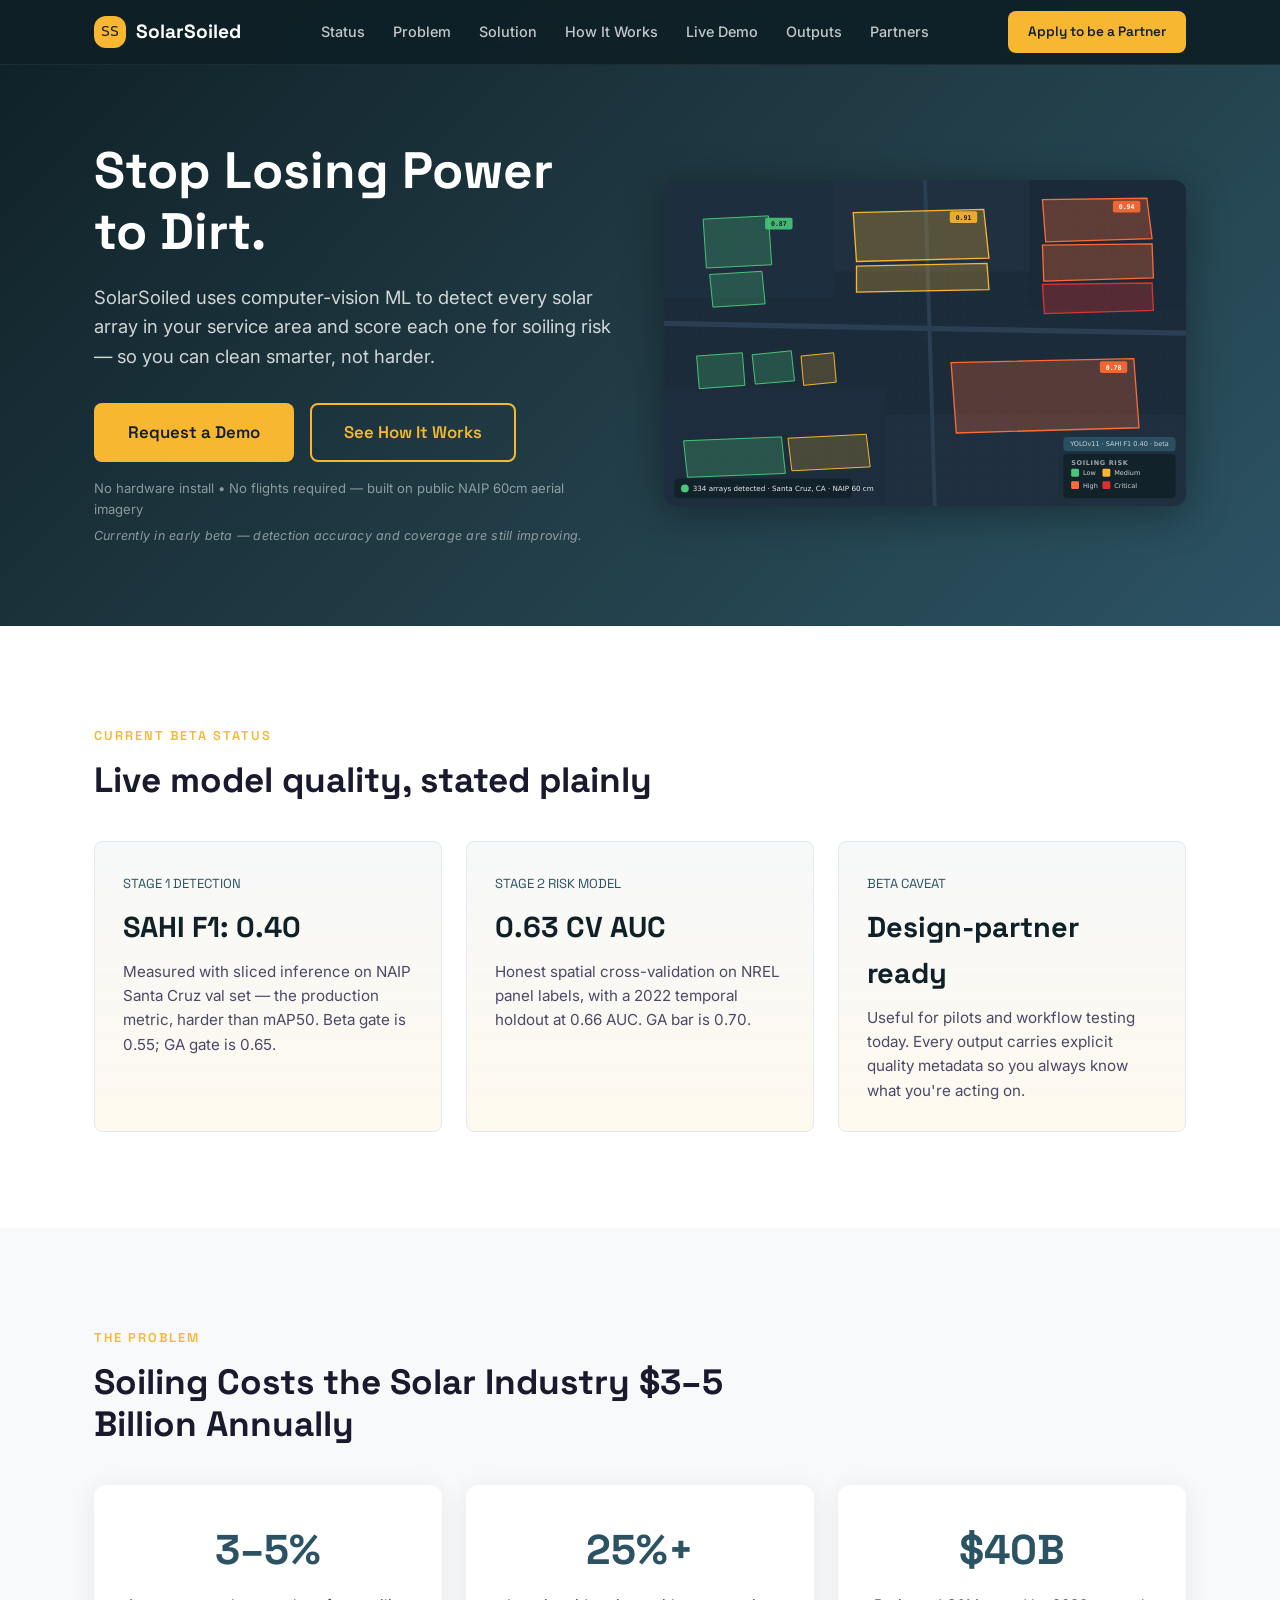
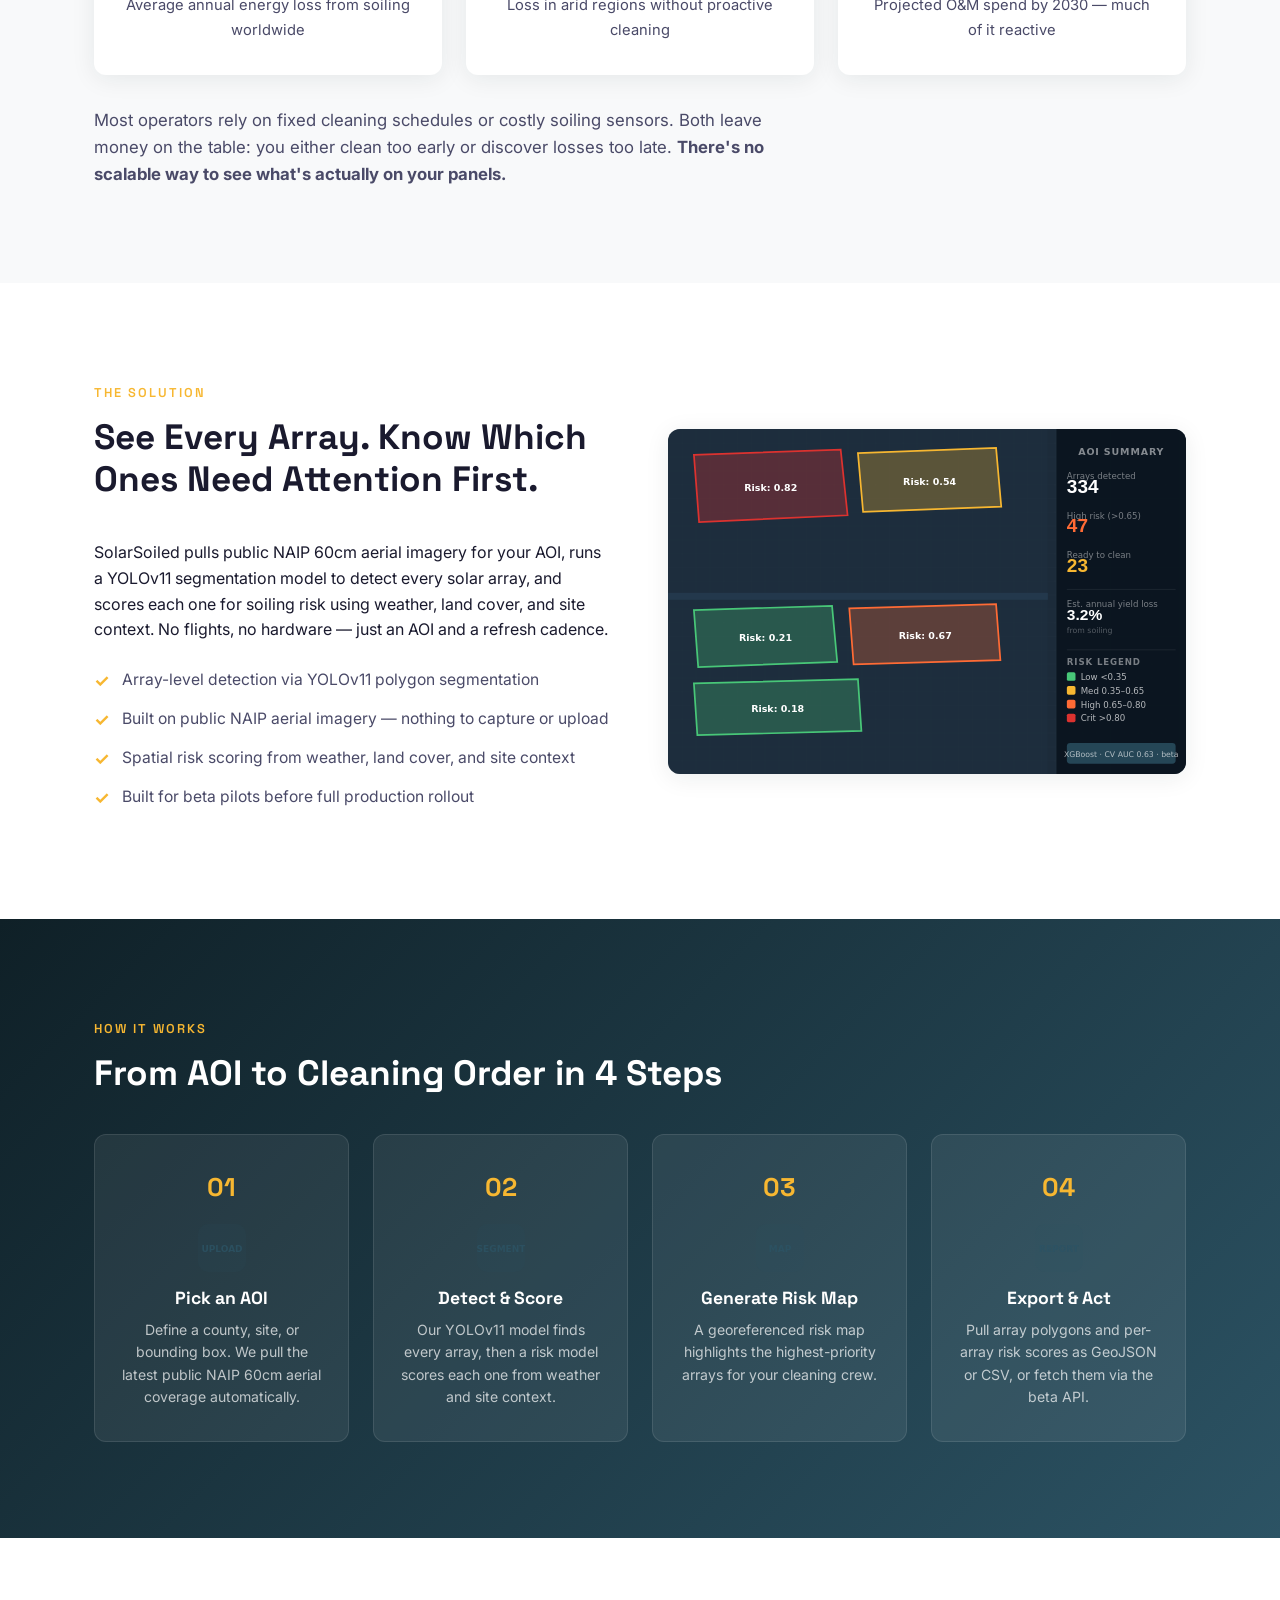
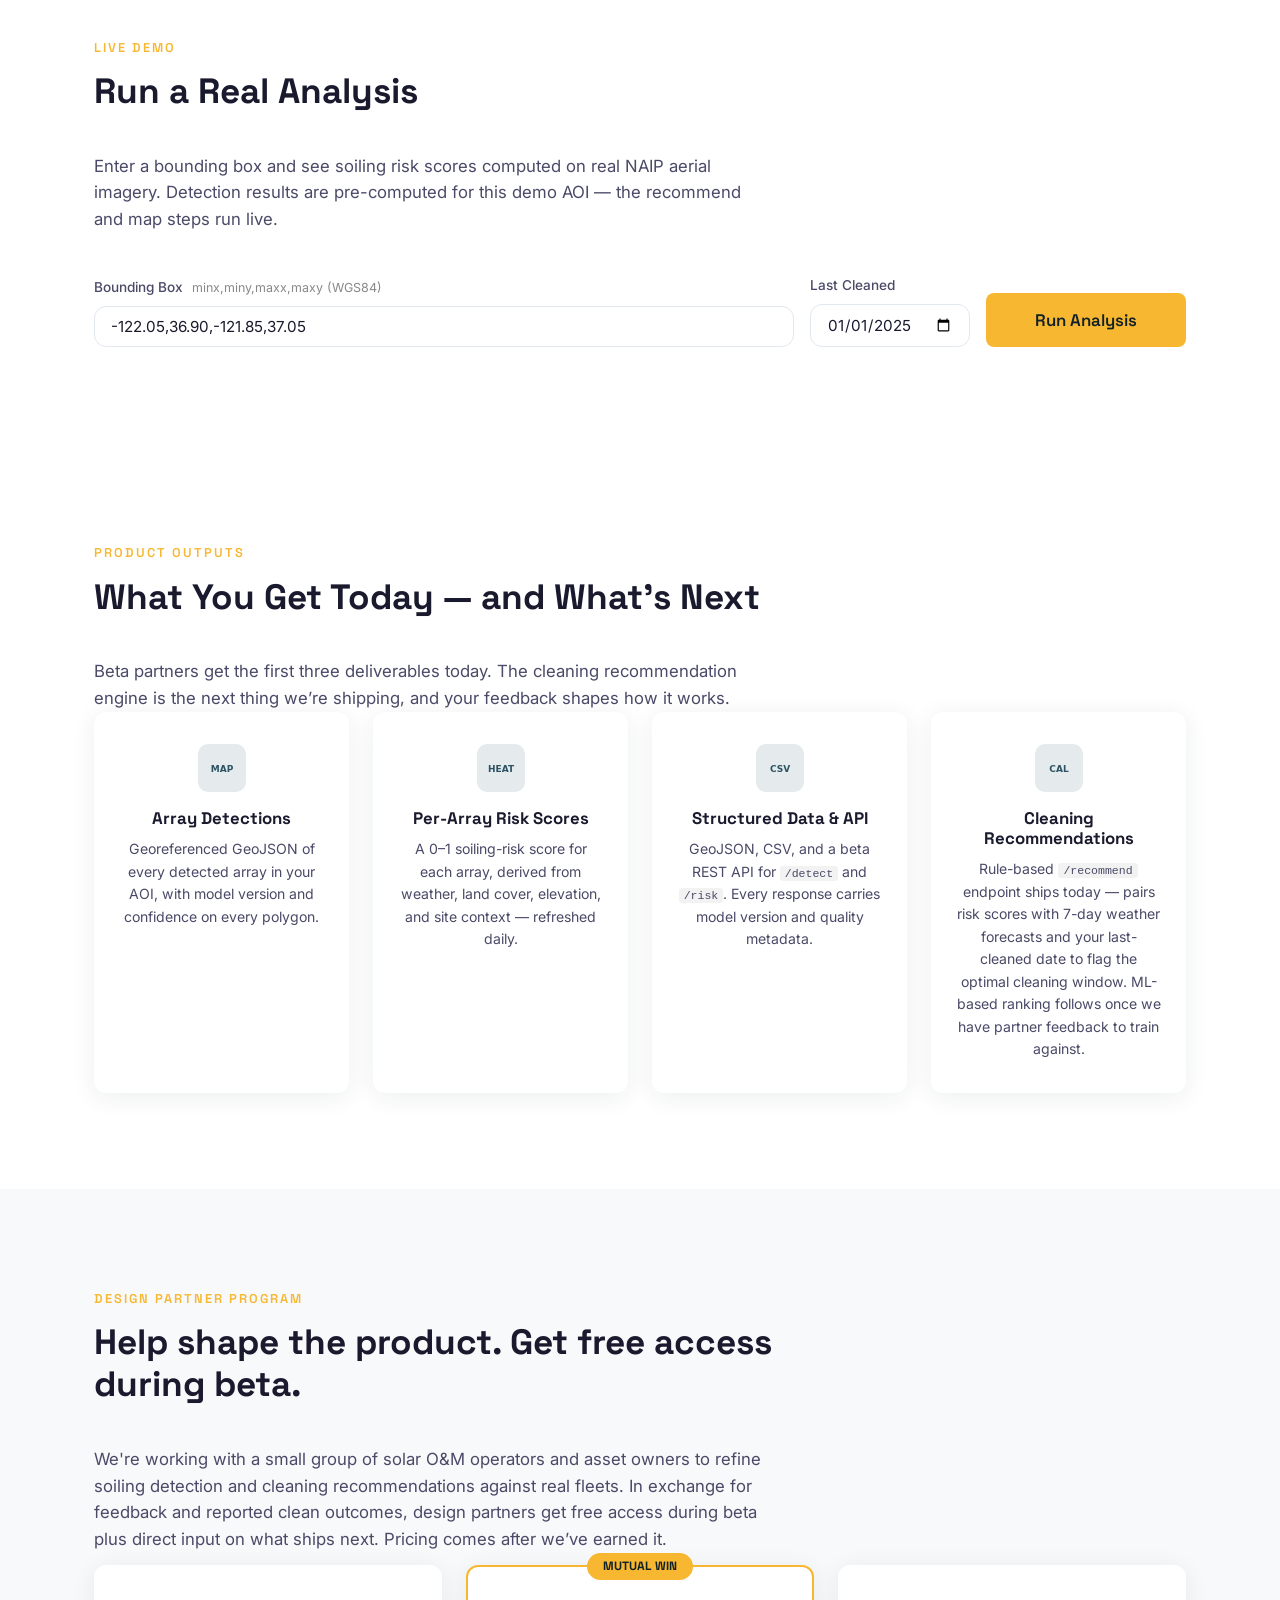
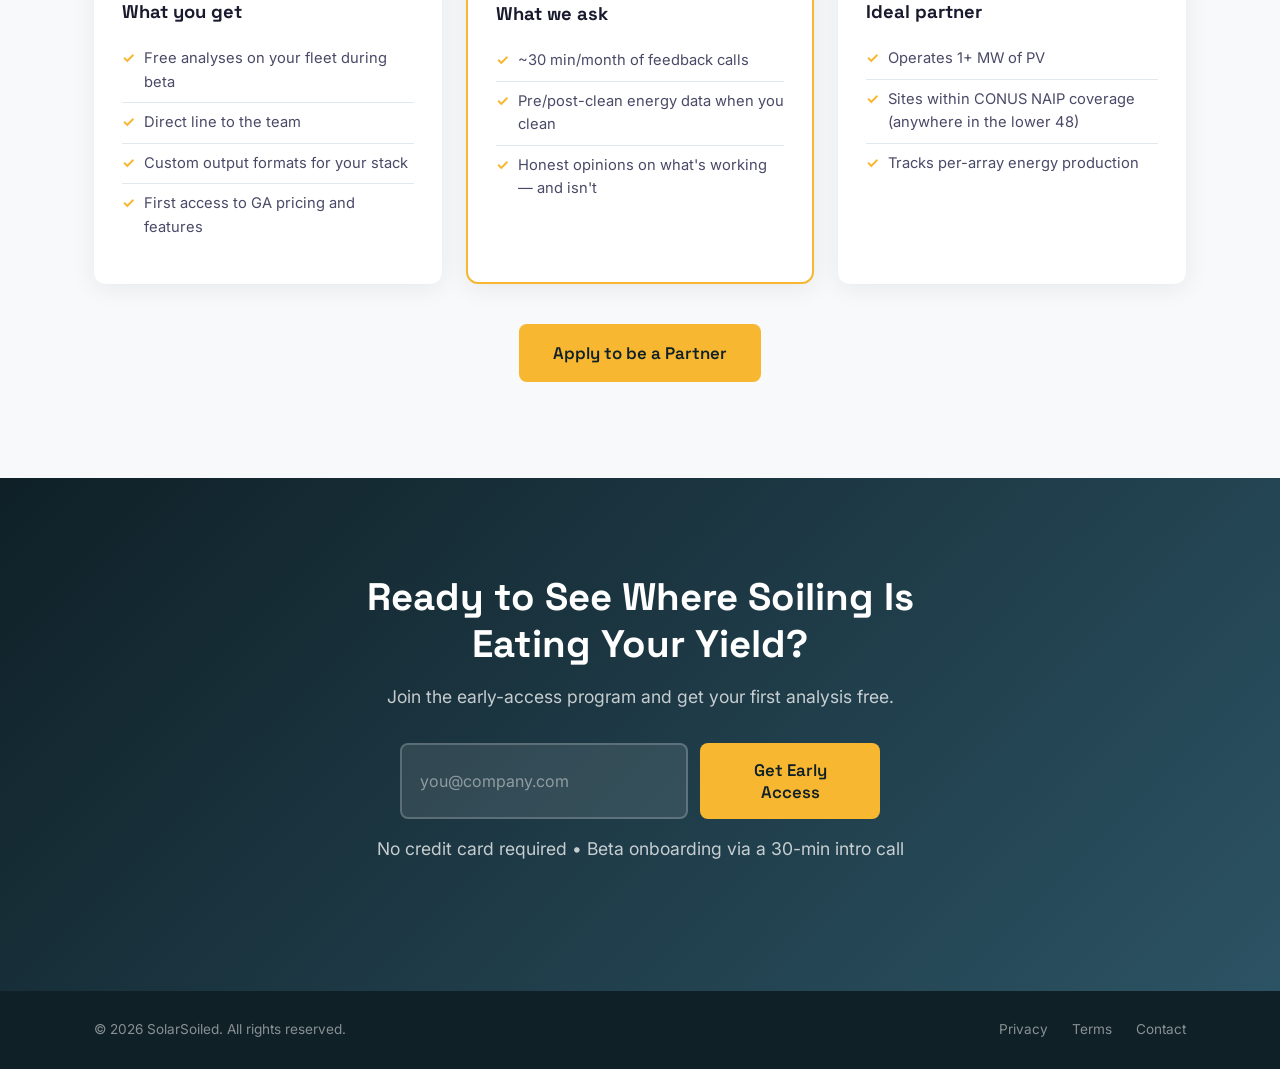
==== solarsoiled-landing/index.html @ 16a36adb "sync: full session — API backend, security fixes, named scenes, partner example, contract test, Dock" ====
<!DOCTYPE html>
<html lang="en">
<head>
  <meta charset="UTF-8" />
  <meta name="viewport" content="width=device-width, initial-scale=1.0" />
  <title>SolarSoiled &mdash; AI-Powered Solar Array Detection &amp; Soiling Risk</title>
  <link rel="stylesheet" href="styles.css" />
  <link rel="preconnect" href="https://fonts.googleapis.com" />
  <link rel="preconnect" href="https://fonts.gstatic.com" crossorigin />
  <link href="https://fonts.googleapis.com/css2?family=Inter:wght@400;500;600&family=Space+Grotesk:wght@500;700&display=swap" rel="stylesheet" />
</head>
<body>

  <!-- NAV -->
  <nav class="navbar">
    <div class="container nav-inner">
      <a href="#" class="logo">
        <img src="assets/logo-placeholder.svg" alt="SolarSoiled logo" width="32" height="32" />
        <span>SolarSoiled</span>
      </a>
      <ul class="nav-links" id="nav-links">
        <li><a href="#status">Status</a></li>
        <li><a href="#problem">Problem</a></li>
        <li><a href="#solution">Solution</a></li>
        <li><a href="#how-it-works">How It Works</a></li>
        <li><a href="#demo">Live Demo</a></li>
        <li><a href="#outputs">Outputs</a></li>
        <li><a href="#partners">Partners</a></li>
      </ul>
      <a href="#cta" class="btn btn-sm nav-cta">Apply to be a Partner</a>
      <button class="hamburger" id="hamburger" aria-label="Toggle menu" aria-expanded="false">
        <span></span><span></span><span></span>
      </button>
    </div>
  </nav>

  <!-- HERO -->
  <header id="hero" class="hero">
    <div class="container hero-grid">
      <div class="hero-text">
        <h1>Stop Losing Power to&nbsp;Dirt.</h1>
        <p class="hero-sub">
          SolarSoiled uses computer-vision ML to detect every solar array in
          your service area and score each one for soiling risk &mdash; so you
          can clean smarter, not harder.
        </p>
        <div class="hero-actions">
          <a href="#cta" class="btn btn-lg">Request a Demo</a>
          <a href="#how-it-works" class="btn btn-lg btn-outline">See How It Works</a>
        </div>
        <p class="hero-note">No hardware install &bull; No flights required &mdash; built on public NAIP 60cm aerial imagery</p>
        <p class="hero-beta">Currently in early beta &mdash; detection accuracy and coverage are still improving.</p>
      </div>
      <div class="hero-img">
        <img src="assets/hero-placeholder.svg" alt="Solar arrays detected in public NAIP aerial imagery with a soiling risk overlay" />
      </div>
    </div>
  </header>

  <!-- STATUS -->
  <section id="status" class="section status-section">
    <div class="container">
      <span class="section-tag">Current Beta Status</span>
      <h2>Live model quality, stated plainly</h2>
      <div class="status-grid">
        <div class="status-card">
          <span class="status-label">Stage 1 Detection</span>
          <strong class="status-metric">SAHI F1: 0.40</strong>
          <p>Measured with sliced inference on NAIP Santa Cruz val set &mdash; the production metric, harder than mAP50. Beta gate is 0.55; GA gate is 0.65.</p>
        </div>
        <div class="status-card">
          <span class="status-label">Stage 2 Risk Model</span>
          <strong class="status-metric">0.63 CV AUC</strong>
          <p>Honest spatial cross-validation on NREL panel labels, with a 2022 temporal holdout at 0.66 AUC. GA bar is 0.70.</p>
        </div>
        <div class="status-card">
          <span class="status-label">Beta Caveat</span>
          <strong class="status-metric">Design-partner ready</strong>
          <p>Useful for pilots and workflow testing today. Every output carries explicit quality metadata so you always know what you're acting on.</p>
        </div>
      </div>
    </div>
  </section>

  <!-- PROBLEM -->
  <section id="problem" class="section bg-light">
    <div class="container">
      <span class="section-tag">The Problem</span>
      <h2>Soiling Costs the Solar Industry <strong>$3–5 Billion</strong> Annually</h2>
      <div class="stat-grid">
        <div class="stat-card">
          <span class="stat-num">3–5%</span>
          <span class="stat-label">Average annual energy loss from soiling worldwide</span>
        </div>
        <div class="stat-card">
          <span class="stat-num">25%+</span>
          <span class="stat-label">Loss in arid regions without proactive cleaning</span>
        </div>
        <div class="stat-card">
          <span class="stat-num">$40B</span>
          <span class="stat-label">Projected O&amp;M spend by 2030 — much of it reactive</span>
        </div>
      </div>
      <p class="section-body">
        Most operators rely on fixed cleaning schedules or costly soiling sensors.
        Both leave money on the table: you either clean too early or discover
        losses too late. <strong>There's no scalable way to see what's actually
        on your panels.</strong>
      </p>
    </div>
  </section>

  <!-- SOLUTION -->
  <section id="solution" class="section">
    <div class="container solution-grid">
      <div class="solution-text">
        <span class="section-tag">The Solution</span>
        <h2>See Every Array. Know Which Ones Need Attention First.</h2>
        <p>
          SolarSoiled pulls public NAIP 60cm aerial imagery for your AOI, runs a
          YOLOv11 segmentation model to detect every solar array, and scores
          each one for soiling risk using weather, land cover, and site
          context. No flights, no hardware &mdash; just an AOI and a refresh
          cadence.
        </p>
        <ul class="check-list">
          <li>Array-level detection via YOLOv11 polygon segmentation</li>
          <li>Built on public NAIP aerial imagery &mdash; nothing to capture or upload</li>
          <li>Spatial risk scoring from weather, land cover, and site context</li>
          <li>Built for beta pilots before full production rollout</li>
        </ul>
      </div>
      <div class="solution-img">
        <img src="assets/solution-placeholder.svg" alt="Before/after soiling detection on a panel array" />
      </div>
    </div>
  </section>

  <!-- HOW IT WORKS -->
  <section id="how-it-works" class="section bg-dark">
    <div class="container">
      <span class="section-tag tag-light">How It Works</span>
      <h2 class="text-white">From AOI to Cleaning Order in 4 Steps</h2>
      <div class="steps-grid">
        <div class="step-card">
          <div class="step-num">01</div>
          <img src="assets/icon-upload.svg" alt="" class="step-icon" />
          <h3>Pick an AOI</h3>
          <p>Define a county, site, or bounding box. We pull the latest public NAIP 60cm aerial coverage automatically.</p>
        </div>
        <div class="step-card">
          <div class="step-num">02</div>
          <img src="assets/icon-segment.svg" alt="" class="step-icon" />
          <h3>Detect &amp; Score</h3>
          <p>Our YOLOv11 model finds every array, then a risk model scores each one from weather and site context.</p>
        </div>
        <div class="step-card">
          <div class="step-num">03</div>
          <img src="assets/icon-map.svg" alt="" class="step-icon" />
          <h3>Generate Risk Map</h3>
          <p>A georeferenced risk map highlights the highest-priority arrays for your cleaning crew.</p>
        </div>
        <div class="step-card">
          <div class="step-num">04</div>
          <img src="assets/icon-report.svg" alt="" class="step-icon" />
          <h3>Export &amp; Act</h3>
          <p>Pull array polygons and per-array risk scores as GeoJSON or CSV, or fetch them via the beta API.</p>
        </div>
      </div>
    </div>
  </section>

  <!-- LIVE DEMO -->
  <section id="demo" class="section">
    <div class="container">
      <span class="section-tag">Live Demo</span>
      <h2>Run a Real Analysis</h2>
      <p class="section-body">
        Enter a bounding box and see soiling risk scores computed on real NAIP aerial imagery.
        Detection results are pre-computed for this demo AOI &mdash; the recommend and map steps run live.
      </p>

      <div class="demo-panel">
        <div class="demo-form-row">
          <div class="demo-field">
            <label for="demo-aoi">Bounding Box <span class="field-hint">minx,miny,maxx,maxy (WGS84)</span></label>
            <input id="demo-aoi" type="text" value="-122.05,36.90,-121.85,37.05" spellcheck="false" />
          </div>
          <div class="demo-field demo-field-sm">
            <label for="demo-last-cleaned">Last Cleaned</label>
            <input id="demo-last-cleaned" type="date" value="2025-01-01" />
          </div>
          <div class="demo-field demo-field-btn">
            <label>&nbsp;</label>
            <button id="demo-run" class="btn btn-lg">Run Analysis</button>
          </div>
        </div>

        <div id="demo-progress" class="demo-progress hidden">
          <div class="demo-stages">
            <span class="demo-stage" id="stage-recommend">Recommend</span>
            <span class="demo-stage-sep">→</span>
            <span class="demo-stage" id="stage-viz">Render map</span>
          </div>
          <p id="demo-status" class="demo-status-text">Starting&hellip;</p>
        </div>

        <div id="demo-result" class="demo-result hidden">
          <iframe id="demo-map" src="" title="Soiling risk map" frameborder="0"></iframe>
          <p class="demo-map-hint">Hover any array for risk score and cleaning window &bull; Click the blue marker for the AOI summary</p>
        </div>
      </div>
    </div>
  </section>

  <!-- PRODUCT OUTPUTS -->
  <section id="outputs" class="section">
    <div class="container">
      <span class="section-tag">Product Outputs</span>
      <h2>What You Get Today &mdash; and What's Next</h2>
      <p class="section-body">
        Beta partners get the first three deliverables today. The cleaning
        recommendation engine is the next thing we&rsquo;re shipping, and your
        feedback shapes how it works.
      </p>
      <div class="output-grid">
        <div class="output-card">
          <img src="assets/icon-map.svg" alt="" class="output-icon" />
          <h3>Array Detections</h3>
          <p>Georeferenced GeoJSON of every detected array in your AOI, with model version and confidence on every polygon.</p>
        </div>
        <div class="output-card">
          <img src="assets/icon-heatmap.svg" alt="" class="output-icon" />
          <h3>Per-Array Risk Scores</h3>
          <p>A 0&ndash;1 soiling-risk score for each array, derived from weather, land cover, elevation, and site context &mdash; refreshed daily.</p>
        </div>
        <div class="output-card">
          <img src="assets/icon-csv.svg" alt="" class="output-icon" />
          <h3>Structured Data &amp; API</h3>
          <p>GeoJSON, CSV, and a beta REST API for <code>/detect</code> and <code>/risk</code>. Every response carries model version and quality metadata.</p>
        </div>
        <div class="output-card">
          <img src="assets/icon-calendar.svg" alt="" class="output-icon" />
          <h3>Cleaning Recommendations</h3>
          <p>Rule-based <code>/recommend</code> endpoint ships today &mdash; pairs risk scores with 7-day weather forecasts and your last-cleaned date to flag the optimal cleaning window. ML-based ranking follows once we have partner feedback to train against.</p>
        </div>
      </div>
    </div>
  </section>

  <!-- DESIGN PARTNER PROGRAM -->
  <section id="partners" class="section bg-light">
    <div class="container">
      <span class="section-tag">Design Partner Program</span>
      <h2>Help shape the product. Get free access during beta.</h2>
      <p class="section-body">
        We're working with a small group of solar O&amp;M operators and asset owners
        to refine soiling detection and cleaning recommendations against real fleets.
        In exchange for feedback and reported clean outcomes, design partners get
        free access during beta plus direct input on what ships next. Pricing comes
        after we&rsquo;ve earned it.
      </p>
      <div class="partner-grid">
        <div class="partner-card">
          <h3>What you get</h3>
          <ul>
            <li>Free analyses on your fleet during beta</li>
            <li>Direct line to the team</li>
            <li>Custom output formats for your stack</li>
            <li>First access to GA pricing and features</li>
          </ul>
        </div>
        <div class="partner-card featured">
          <div class="badge">Mutual Win</div>
          <h3>What we ask</h3>
          <ul>
            <li>~30 min/month of feedback calls</li>
            <li>Pre/post-clean energy data when you clean</li>
            <li>Honest opinions on what's working &mdash; and isn't</li>
          </ul>
        </div>
        <div class="partner-card">
          <h3>Ideal partner</h3>
          <ul>
            <li>Operates 1+ MW of PV</li>
            <li>Sites within CONUS NAIP coverage (anywhere in the lower 48)</li>
            <li>Tracks per-array energy production</li>
          </ul>
        </div>
      </div>
      <div class="partner-cta">
        <a href="#cta" class="btn btn-lg">Apply to be a Partner</a>
      </div>
    </div>
  </section>

  <!-- FINAL CTA -->
  <section id="cta" class="section cta-section">
    <div class="container cta-inner">
      <h2>Ready to See Where Soiling Is Eating Your Yield?</h2>
      <p>Join the early-access program and get your first analysis free.</p>
      <form class="cta-form" action="https://formsubmit.co/solarsoil.app@gmail.com" method="POST">
        <input type="email" name="email" placeholder="you@company.com" required />
        <input type="hidden" name="_subject" value="SolarSoiled — new early-access signup" />
        <input type="hidden" name="_captcha" value="false" />
        <input type="hidden" name="_template" value="table" />
        <button type="submit" class="btn btn-lg">Get Early Access</button>
      </form>
      <p class="cta-fine">No credit card required &bull; Beta onboarding via a 30-min intro call</p>
    </div>
  </section>

  <!-- FOOTER -->
  <footer class="footer">
    <div class="container footer-inner">
      <p>&copy; 2026 SolarSoiled. All rights reserved.</p>
      <ul class="footer-links">
        <li><a href="#">Privacy</a></li>
        <li><a href="#">Terms</a></li>
        <li><a href="#">Contact</a></li>
      </ul>
    </div>
  </footer>

  <script>
    // Change to your deployed API URL in production
    const API = 'http://localhost:8000';
    const API_KEY = 'test';

    const runBtn      = document.getElementById('demo-run');
    const progressEl  = document.getElementById('demo-progress');
    const resultEl    = document.getElementById('demo-result');
    const statusEl    = document.getElementById('demo-status');
    const mapFrame    = document.getElementById('demo-map');

    function setStage(name) {
      document.querySelectorAll('.demo-stage').forEach(s => s.classList.remove('active'));
      const el = document.getElementById('stage-' + name);
      if (el) el.classList.add('active');
    }
    function setAllDone() {
      document.querySelectorAll('.demo-stage').forEach(s => {
        s.classList.remove('active');
        s.classList.add('done');
      });
    }

    runBtn.addEventListener('click', async () => {
      const aoi         = document.getElementById('demo-aoi').value.trim();
      const lastCleaned = document.getElementById('demo-last-cleaned').value;
      if (!aoi || !lastCleaned) return;

      runBtn.disabled = true;
      progressEl.classList.remove('hidden');
      resultEl.classList.add('hidden');
      statusEl.textContent = 'Submitting job…';
      document.querySelectorAll('.demo-stage').forEach(s => {
        s.classList.remove('active', 'done');
      });

      let jobId;
      try {
        const resp = await fetch(`${API}/jobs`, {
          method: 'POST',
          headers: { 'Content-Type': 'application/json', 'X-API-Key': API_KEY },
          body: JSON.stringify({
            aoi,
            partner_id: 'smoketest',
            weights: 'production',
            soiling_model: 'soiling_production',
            last_cleaned: lastCleaned,
            skip_tile: true,
            skip_detect: true,
            skip_score: true,
          }),
        });
        const data = await resp.json();
        jobId = data.job_id;
        statusEl.textContent = 'Job queued…';
      } catch (err) {
        statusEl.textContent = 'Error: ' + err.message;
        runBtn.disabled = false;
        return;
      }

      const evtSource = new EventSource(`${API}/jobs/${jobId}/events`);

      evtSource.addEventListener('stage', (e) => {
        const { stage, message } = JSON.parse(e.data);
        setStage(stage);
        statusEl.textContent = message || stage;
      });

      evtSource.addEventListener('done', (e) => {
        evtSource.close();
        const data = JSON.parse(e.data);
        setAllDone();
        statusEl.textContent = 'Done!';
        mapFrame.src = `${API}${data.risk_map_url}`;
        resultEl.classList.remove('hidden');
        runBtn.disabled = false;
      });

      evtSource.addEventListener('error', (e) => {
        evtSource.close();
        try {
          const msg = JSON.parse(e.data);
          statusEl.textContent = 'Error: ' + (msg.error || msg);
        } catch (_) {
          statusEl.textContent = 'Connection error — is the API running?';
        }
        runBtn.disabled = false;
      });
    });
  </script>

  <script>
    const hamburger = document.getElementById('hamburger');
    const navLinks  = document.getElementById('nav-links');
    hamburger.addEventListener('click', () => {
      const open = navLinks.classList.toggle('open');
      hamburger.setAttribute('aria-expanded', open);
    });
    navLinks.querySelectorAll('a').forEach(a =>
      a.addEventListener('click', () => {
        navLinks.classList.remove('open');
        hamburger.setAttribute('aria-expanded', false);
      })
    );
  </script>
</body>
</html>
---- solarsoiled-landing/styles.css ----
/* SolarSoiled — styles.css
   Palette: Navy #0F2027 · Teal #2C5364 · Gold #F7B731
   Fonts:   Space Grotesk (headings) · Inter (body)       */

*, *::before, *::after { margin: 0; padding: 0; box-sizing: border-box; }

:root {
  --navy:    #0F2027;
  --teal:    #2C5364;
  --mid:     #203A43;
  --gold:    #F7B731;
  --gold-dk: #D9A020;
  --white:   #FFFFFF;
  --off-wht: #F8F9FA;
  --gray:    #4A4A68;
  --lt-gray: #E2E8F0;
  --text:    #1A1A2E;
  --radius:  12px;
  --shadow:  0 4px 24px rgba(15,32,39,.08);
}

html { scroll-behavior: smooth; }

body {
  font-family: 'Inter', system-ui, sans-serif;
  color: var(--text); line-height: 1.6;
  -webkit-font-smoothing: antialiased;
}

h1, h2, h3 { font-family: 'Space Grotesk', sans-serif; line-height: 1.2; }
img { max-width: 100%; height: auto; display: block; }
a   { color: inherit; text-decoration: none; }
.container { max-width: 1140px; margin: 0 auto; padding: 0 24px; }

/* Buttons */
.btn {
  display: inline-flex; align-items: center; justify-content: center;
  font-family: 'Space Grotesk', sans-serif; font-weight: 600;
  border: 2px solid transparent; border-radius: 8px; cursor: pointer;
  transition: background .2s, border-color .2s, transform .1s;
  background: var(--gold); color: var(--navy);
  padding: 10px 22px; font-size: .95rem;
}
.btn:hover { background: var(--gold-dk); transform: translateY(-1px); }
.btn-lg    { padding: 14px 32px; font-size: 1.05rem; }
.btn-sm    { padding: 8px 18px;  font-size: .85rem;  }
.btn-outline {
  background: transparent; border-color: var(--gold); color: var(--gold);
}
.btn-outline:hover { background: var(--gold); color: var(--navy); }
.btn-block { width: 100%; }

/* Navbar */
.navbar {
  position: fixed; top: 0; width: 100%; z-index: 100;
  background: rgba(15,32,39,.92); backdrop-filter: blur(10px);
  border-bottom: 1px solid rgba(255,255,255,.06);
}
.nav-inner {
  display: flex; align-items: center;
  justify-content: space-between; height: 64px;
}
.logo {
  display: flex; align-items: center; gap: 10px;
  font-family: 'Space Grotesk', sans-serif;
  font-weight: 700; font-size: 1.2rem; color: var(--white);
}
.logo img { border-radius: 6px; }
.nav-links { display: flex; gap: 28px; list-style: none; }
.nav-links a {
  color: rgba(255,255,255,.75); font-size: .9rem;
  font-weight: 500; transition: color .2s;
}
.nav-links a:hover { color: var(--gold); }

/* Hero */
.hero {
  padding: 140px 0 80px;
  background: linear-gradient(135deg, var(--navy) 0%, var(--mid) 50%, var(--teal) 100%);
  color: var(--white);
}
.hero-grid {
  display: grid; grid-template-columns: 1fr 1fr;
  gap: 48px; align-items: center;
}
.hero h1       { font-size: 3.2rem; margin-bottom: 20px; }
.hero-sub      { font-size: 1.15rem; color: rgba(255,255,255,.8); max-width: 520px; margin-bottom: 32px; }
.hero-actions  { display: flex; gap: 16px; flex-wrap: wrap; margin-bottom: 16px; }
.hero-note     { font-size: .82rem; color: rgba(255,255,255,.5); }
.hero-beta     { font-size: .78rem; color: rgba(255,255,255,.5); margin-top: 6px; font-style: italic; letter-spacing: .02em; }
.hero-img img  { border-radius: var(--radius); box-shadow: 0 8px 40px rgba(0,0,0,.35); }

/* Sections */
.section  { padding: 96px 0; }
.bg-light { background: var(--off-wht); }
.bg-dark  { background: linear-gradient(135deg, var(--navy), var(--teal)); color: var(--white); }
.section-tag {
  display: inline-block; font-family: 'Space Grotesk', sans-serif;
  font-weight: 600; font-size: .8rem; text-transform: uppercase;
  letter-spacing: 2px; color: var(--gold); margin-bottom: 12px;
}
.tag-light { color: var(--gold); }
.section h2 { font-size: 2.2rem; margin-bottom: 40px; max-width: 700px; }
.section-body { font-size: 1.05rem; color: var(--gray); max-width: 680px; margin-top: 32px; }
.text-white { color: var(--white); }

/* Status */
.status-section { background: var(--white); }
.status-grid {
  display: grid; grid-template-columns: repeat(3, 1fr); gap: 24px;
}
.status-card {
  border: 1px solid var(--lt-gray);
  border-radius: 8px;
  padding: 28px;
  background: linear-gradient(180deg, rgba(44,83,100,.04), rgba(247,183,49,.08));
}
.status-label {
  display: inline-block;
  font-family: 'Space Grotesk', sans-serif;
  font-size: .82rem;
  text-transform: uppercase;
  color: var(--teal);
  margin-bottom: 10px;
}
.status-metric {
  display: block;
  font-family: 'Space Grotesk', sans-serif;
  font-size: 1.8rem;
  color: var(--navy);
  margin-bottom: 10px;
}
.status-card p { color: var(--gray); font-size: .95rem; }

/* Stat Grid */
.stat-grid { display: grid; grid-template-columns: repeat(3, 1fr); gap: 24px; }
.stat-card {
  background: var(--white); border-radius: var(--radius);
  padding: 32px; text-align: center; box-shadow: var(--shadow);
}
.stat-num {
  display: block; font-family: 'Space Grotesk', sans-serif;
  font-size: 2.6rem; font-weight: 700; color: var(--teal); margin-bottom: 8px;
}
.stat-label { font-size: .92rem; color: var(--gray); }

/* Solution */
.solution-grid {
  display: grid; grid-template-columns: 1fr 1fr;
  gap: 56px; align-items: center;
}
.solution-img img { border-radius: var(--radius); box-shadow: var(--shadow); }
.check-list { list-style: none; margin-top: 24px; }
.check-list li {
  position: relative; padding-left: 28px;
  margin-bottom: 14px; font-size: .98rem; color: var(--gray);
}
.check-list li::before {
  content: "\2713"; position: absolute; left: 0; top: 0;
  font-weight: 700; color: var(--gold); font-size: 1.1rem;
}

/* Steps */
.steps-grid { display: grid; grid-template-columns: repeat(4, 1fr); gap: 24px; }
.step-card {
  background: rgba(255,255,255,.07);
  border: 1px solid rgba(255,255,255,.1);
  border-radius: var(--radius); padding: 32px 24px;
  text-align: center; transition: background .2s;
}
.step-card:hover { background: rgba(255,255,255,.12); }
.step-num {
  font-family: 'Space Grotesk', sans-serif; font-size: 1.6rem;
  font-weight: 700; color: var(--gold); margin-bottom: 16px;
}
.step-icon { width: 48px; height: 48px; margin: 0 auto 16px; opacity: .85; }
.step-card h3 { font-size: 1.1rem; margin-bottom: 10px; }
.step-card p  { font-size: .88rem; color: rgba(255,255,255,.7); }

/* Outputs */
.output-grid { display: grid; grid-template-columns: repeat(4, 1fr); gap: 24px; }
.output-card {
  background: var(--white); border-radius: var(--radius);
  padding: 32px 24px; box-shadow: var(--shadow);
  text-align: center; transition: transform .2s;
}
.output-card:hover { transform: translateY(-4px); }
.output-icon { width: 48px; height: 48px; margin: 0 auto 16px; }
.output-card h3 { font-size: 1.05rem; margin-bottom: 10px; }
.output-card p  { font-size: .88rem; color: var(--gray); }
.output-card.roadmap { border: 1px dashed rgba(0,0,0,.12); background: rgba(255,255,255,.6); }
.badge-roadmap {
  display: inline-block; margin-left: 6px; vertical-align: middle;
  background: var(--gold); color: var(--navy);
  font-size: .65rem; font-weight: 700; letter-spacing: .04em;
  padding: 3px 8px; border-radius: 10px;
  font-family: 'Space Grotesk', sans-serif; text-transform: uppercase;
}
.output-card code { font-size: .82em; background: rgba(0,0,0,.05); padding: 1px 5px; border-radius: 3px; }

/* Pricing */
.pricing-grid { display: grid; grid-template-columns: repeat(3, 1fr); gap: 24px; }
.pricing-card {
  background: var(--white); border-radius: var(--radius);
  padding: 40px 32px; box-shadow: var(--shadow);
  position: relative; text-align: center;
}
.pricing-card.featured { border: 2px solid var(--gold); transform: scale(1.04); }
.badge {
  position: absolute; top: -14px; left: 50%; transform: translateX(-50%);
  background: var(--gold); color: var(--navy); font-size: .75rem;
  font-weight: 700; padding: 4px 16px; border-radius: 20px;
  font-family: 'Space Grotesk', sans-serif; text-transform: uppercase;
}
.pricing-card h3 { font-size: 1.3rem; margin-bottom: 8px; }
.price {
  font-family: 'Space Grotesk', sans-serif; font-size: 2.8rem;
  font-weight: 700; color: var(--teal); margin-bottom: 4px;
}
.price span   { font-size: 1rem; font-weight: 500; color: var(--gray); }
.price-desc   { font-size: .88rem; color: var(--gray); margin-bottom: 24px; }
.pricing-card ul { list-style: none; text-align: left; margin-bottom: 28px; }
.pricing-card li {
  padding: 8px 0; border-bottom: 1px solid var(--lt-gray);
  font-size: .9rem; color: var(--gray); padding-left: 22px; position: relative;
}
.pricing-card li::before {
  content: "\2713"; position: absolute; left: 0;
  color: var(--gold); font-weight: 700;
}

/* Design Partner Program */
.partner-grid { display: grid; grid-template-columns: repeat(3, 1fr); gap: 24px; margin-top: 12px; }
.partner-card {
  background: var(--white); border-radius: var(--radius);
  padding: 36px 28px; box-shadow: var(--shadow);
  position: relative; text-align: left;
}
.partner-card.featured { border: 2px solid var(--gold); }
.partner-card h3 {
  font-size: 1.15rem; margin-bottom: 16px;
  font-family: 'Space Grotesk', sans-serif;
}
.partner-card ul { list-style: none; }
.partner-card li {
  padding: 8px 0 8px 22px; position: relative;
  font-size: .92rem; color: var(--gray);
  border-bottom: 1px solid var(--lt-gray);
}
.partner-card li:last-child { border-bottom: none; }
.partner-card li::before {
  content: "\2713"; position: absolute; left: 0;
  color: var(--gold); font-weight: 700;
}
.partner-cta { text-align: center; margin-top: 40px; }

/* CTA */
.cta-section {
  background: linear-gradient(135deg, var(--navy), var(--teal));
  color: var(--white); text-align: center;
}
.cta-inner h2 { font-size: 2.4rem; margin: 0 auto 16px; max-width: 600px; }
.cta-inner > p { font-size: 1.1rem; color: rgba(255,255,255,.75); margin-bottom: 32px; }
.cta-form {
  display: flex; gap: 12px; max-width: 480px; margin: 0 auto 16px;
}
.cta-form input {
  flex: 1; padding: 14px 18px;
  border: 2px solid rgba(255,255,255,.2); border-radius: 8px;
  background: rgba(255,255,255,.1); color: var(--white);
  font-size: 1rem; outline: none; font-family: 'Inter', sans-serif;
}
.cta-form input::placeholder { color: rgba(255,255,255,.45); }
.cta-form input:focus        { border-color: var(--gold); }
.cta-fine { font-size: .8rem; color: rgba(255,255,255,.45); }

/* Footer */
.footer {
  background: var(--navy); color: rgba(255,255,255,.5);
  padding: 28px 0; font-size: .85rem;
}
.footer-inner {
  display: flex; justify-content: space-between; align-items: center;
}
.footer-links { display: flex; gap: 24px; list-style: none; }
.footer-links a:hover { color: var(--gold); }

/* Responsive */
/* Hamburger */
.hamburger {
  display: none; flex-direction: column; justify-content: space-between;
  width: 24px; height: 18px; background: none; border: none;
  cursor: pointer; padding: 0;
}
.hamburger span {
  display: block; height: 2px; width: 100%;
  background: rgba(255,255,255,.8); border-radius: 2px;
  transition: transform .2s, opacity .2s;
}

/* ── Live Demo ────────────────────────────────────────────── */
.demo-panel { margin-top: 2rem; display: flex; flex-direction: column; gap: 1.5rem; }

.demo-form-row {
  display: flex; gap: 1rem; align-items: flex-end; flex-wrap: wrap;
}
.demo-field { display: flex; flex-direction: column; gap: .4rem; flex: 1; min-width: 200px; }
.demo-field label { font-size: .85rem; font-weight: 500; color: var(--gray); }
.demo-field input[type="text"],
.demo-field input[type="date"] {
  padding: .65rem 1rem; border: 1px solid var(--lt-gray); border-radius: var(--radius);
  font-family: 'Inter', sans-serif; font-size: .95rem; color: var(--text);
  background: #fff; transition: border-color .2s;
}
.demo-field input:focus { outline: none; border-color: var(--teal); }
.field-hint { font-weight: 400; color: #888; font-size: .78rem; margin-left: .3rem; }
.demo-field-sm { flex: 0 0 160px; min-width: 0; }
.demo-field-btn { flex: 0 0 auto; }
.demo-field-btn .btn { white-space: nowrap; }

.demo-progress { display: flex; flex-direction: column; gap: .6rem; }
.demo-stages { display: flex; align-items: center; gap: .75rem; flex-wrap: wrap; }
.demo-stage {
  padding: .3rem .8rem; border-radius: 99px; font-size: .85rem; font-weight: 500;
  background: var(--lt-gray); color: var(--gray); transition: background .2s, color .2s;
}
.demo-stage.active { background: var(--gold); color: var(--navy); }
.demo-stage.done   { background: #22c55e; color: #fff; }
.demo-stage-sep    { color: var(--lt-gray); font-size: 1.1rem; }
.demo-status-text  { font-size: .9rem; color: var(--gray); }

.demo-result { display: flex; flex-direction: column; gap: .5rem; }
#demo-map {
  width: 100%; height: 520px; border-radius: var(--radius);
  border: 1px solid var(--lt-gray); background: #f1f5f9;
}
.demo-map-hint { font-size: .8rem; color: #888; text-align: center; }

.hidden { display: none !important; }

@media (max-width: 900px) {
  .hero-grid, .solution-grid { grid-template-columns: 1fr; }
  .hero h1 { font-size: 2.4rem; }
  .steps-grid, .output-grid, .status-grid  { grid-template-columns: repeat(2, 1fr); }
  .pricing-grid               { grid-template-columns: 1fr; }
  .partner-grid               { grid-template-columns: 1fr; }
  .partner-card.featured      { border-width: 2px; }
  .pricing-card.featured      { transform: none; }
  .stat-grid                  { grid-template-columns: 1fr; }
  .nav-cta                    { display: none; }
  .hamburger                  { display: flex; }
  .nav-links {
    display: none; position: absolute; top: 64px; left: 0; right: 0;
    background: rgba(15,32,39,.97); flex-direction: column; gap: 0;
    border-bottom: 1px solid rgba(255,255,255,.08);
  }
  .nav-links.open             { display: flex; }
  .nav-links li               { border-bottom: 1px solid rgba(255,255,255,.06); }
  .nav-links a                { display: block; padding: 14px 24px; font-size: 1rem; }
  .cta-form                   { flex-direction: column; }
}

@media (max-width: 640px) {
  .steps-grid, .output-grid, .status-grid { grid-template-columns: 1fr; }
}
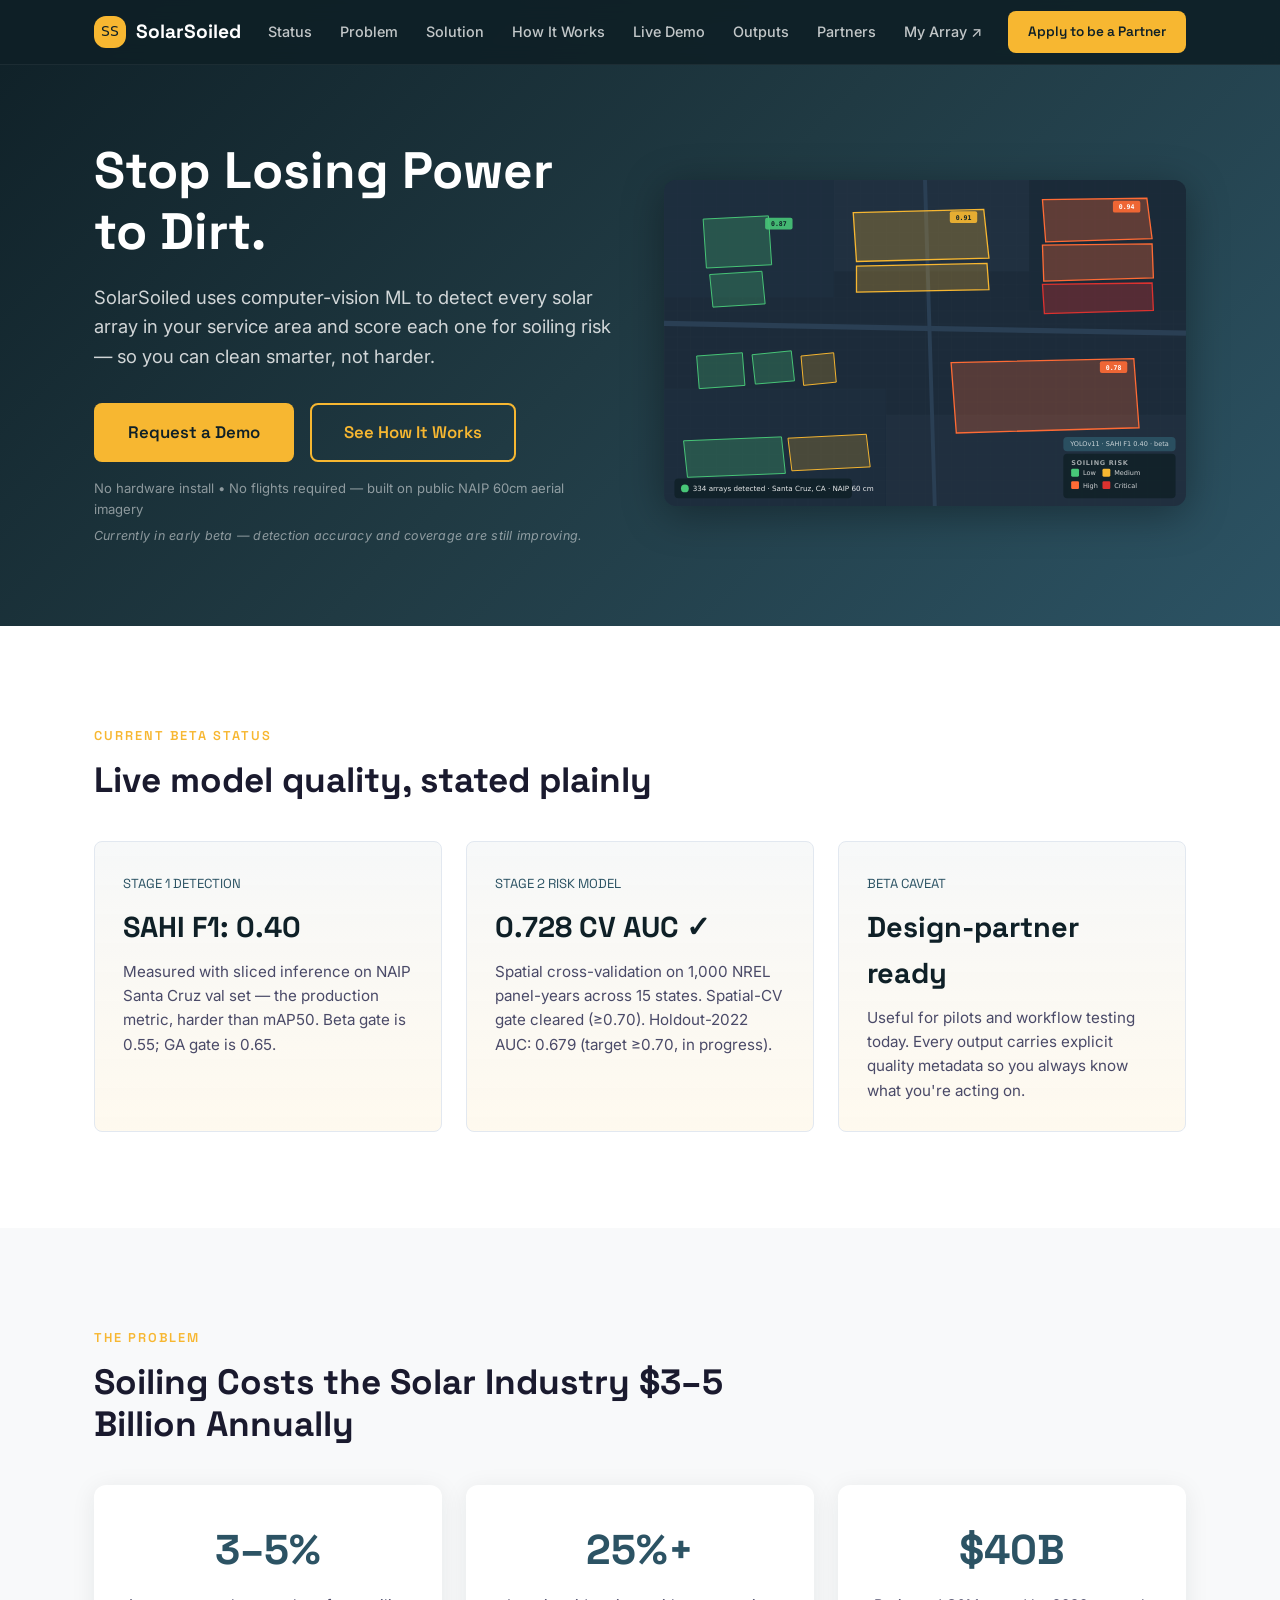
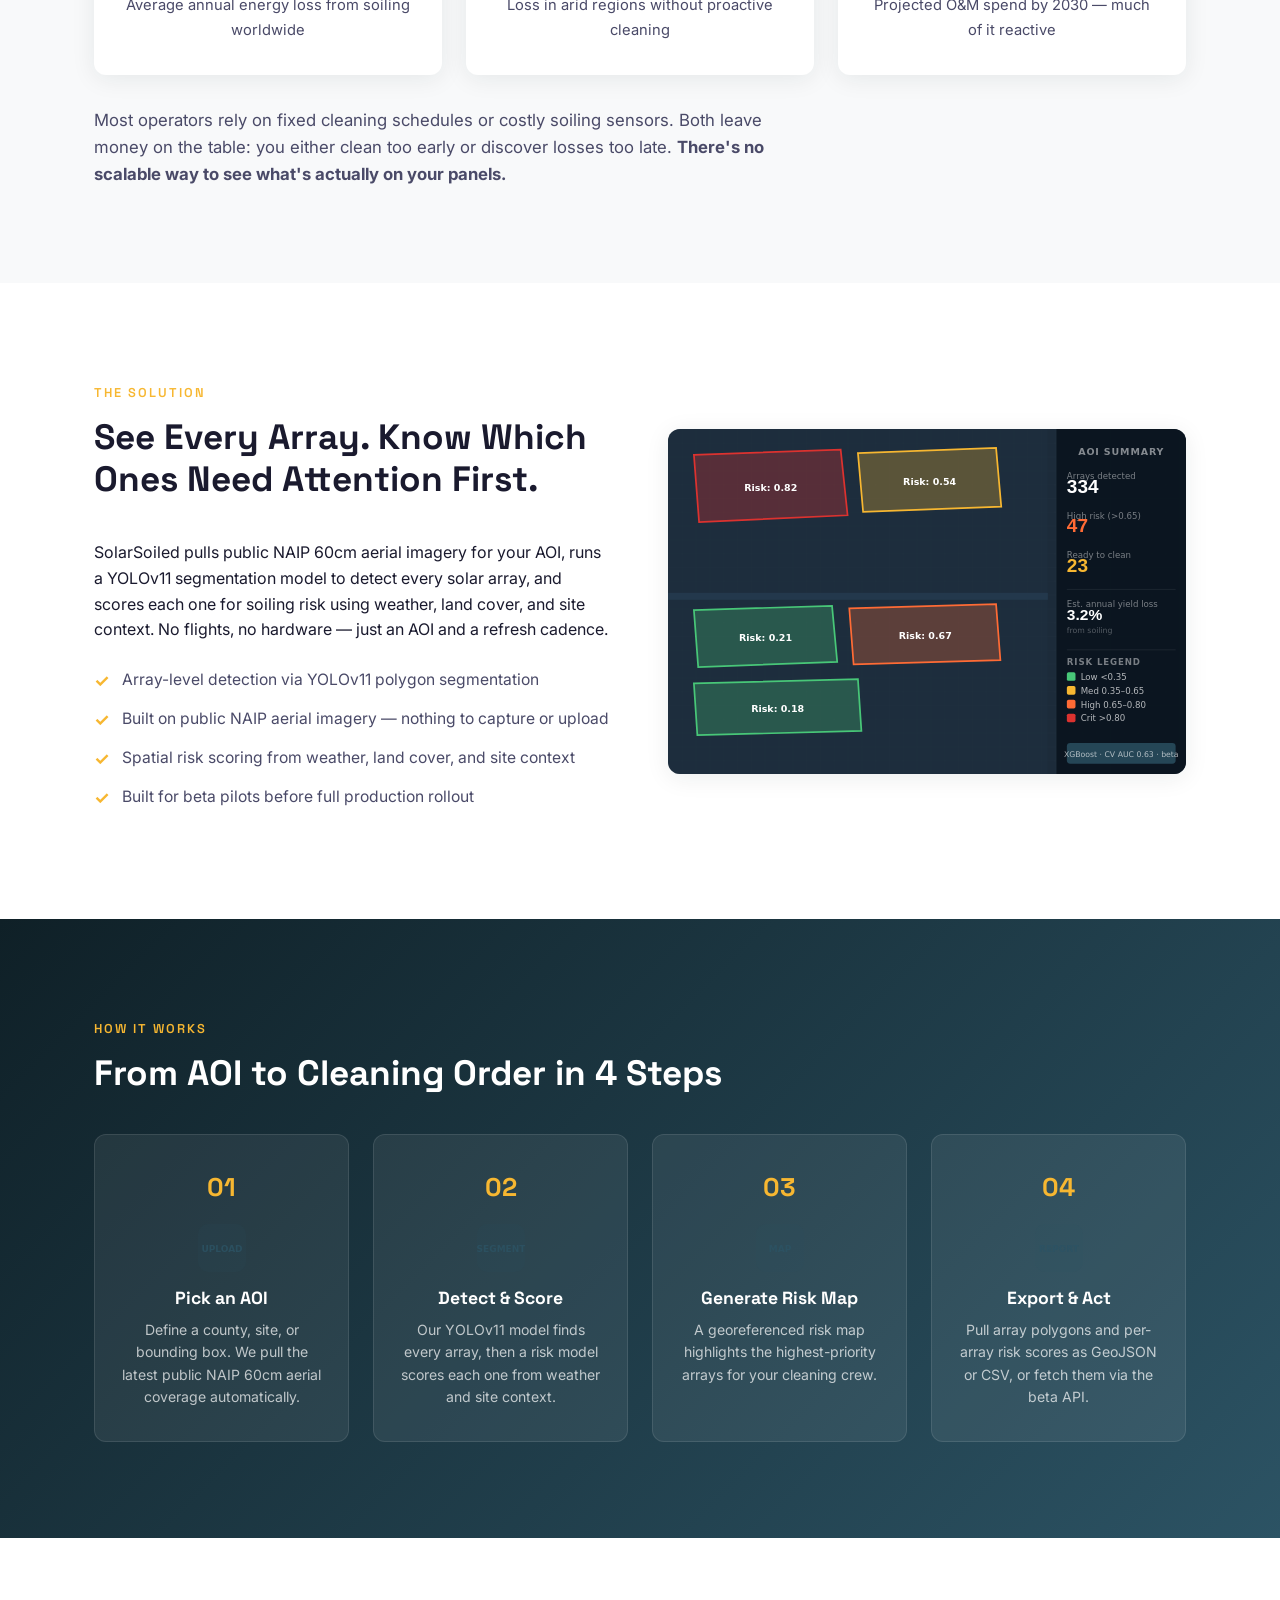
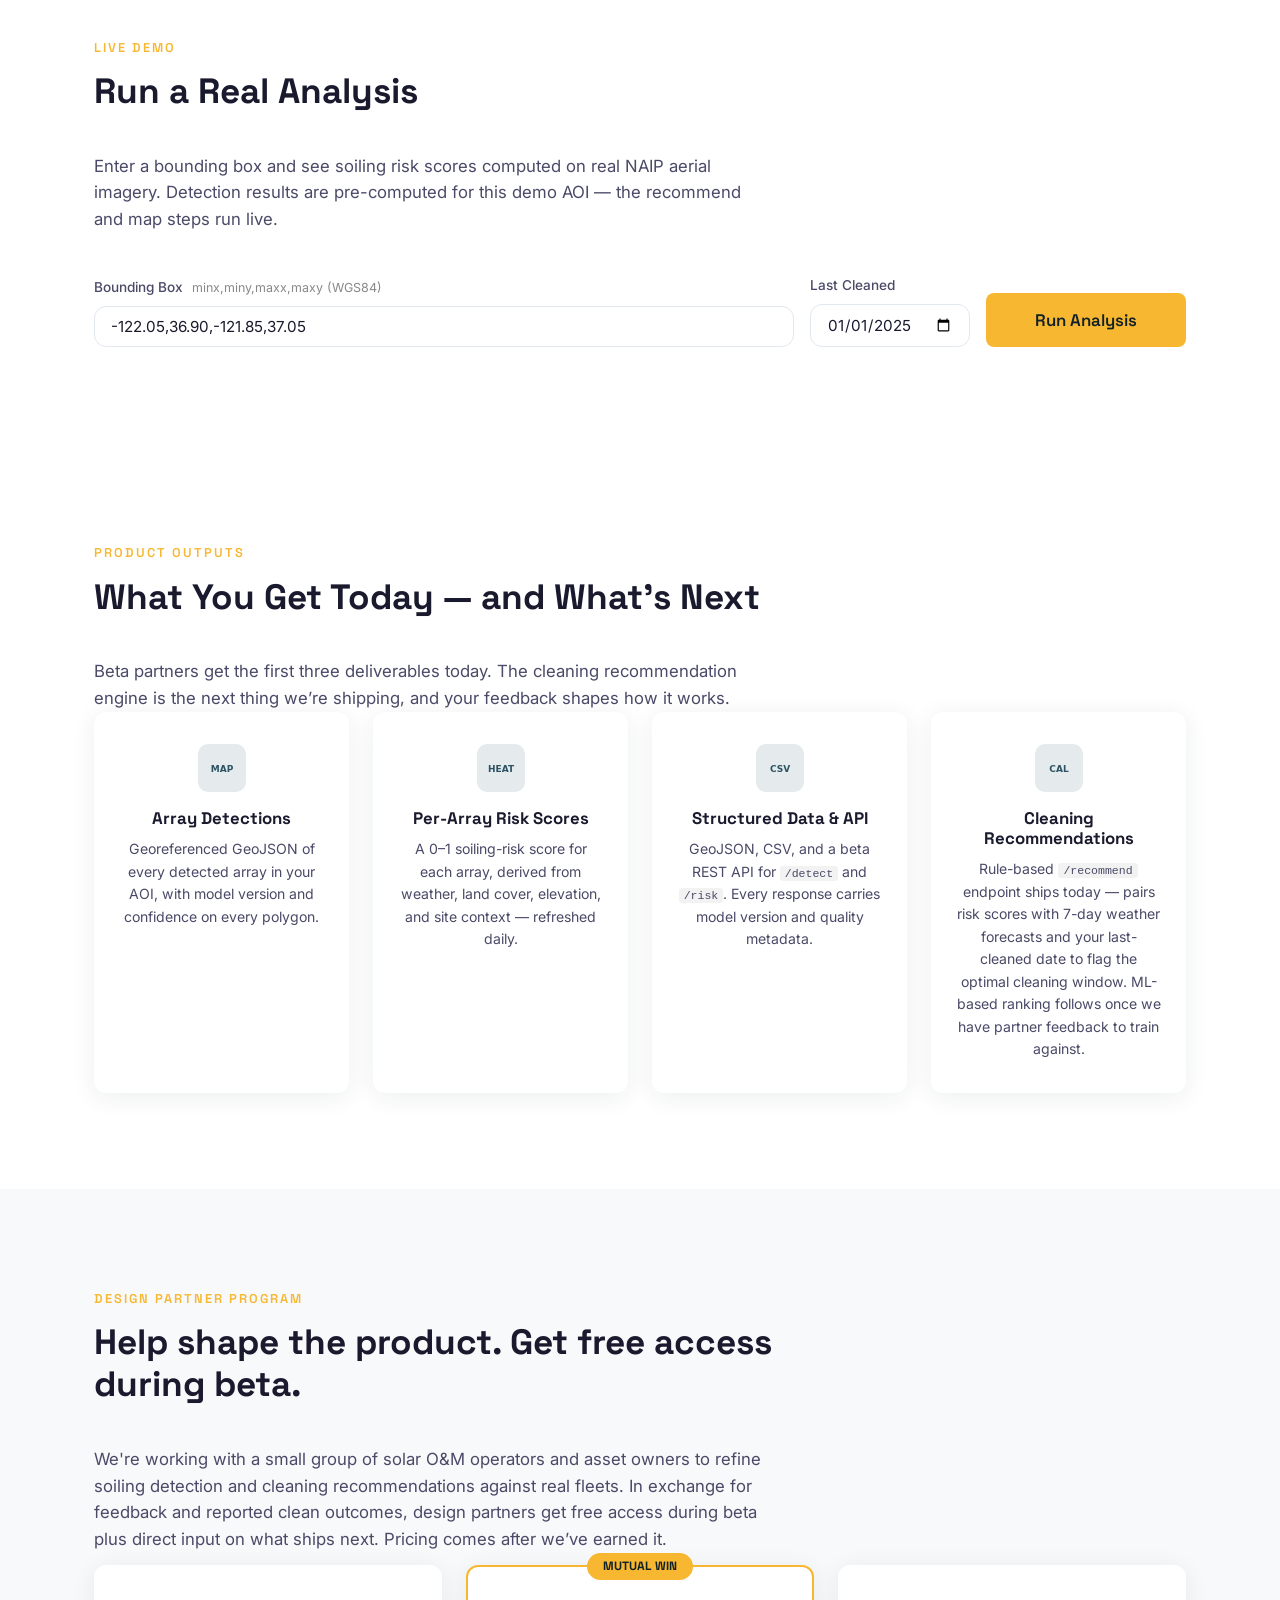
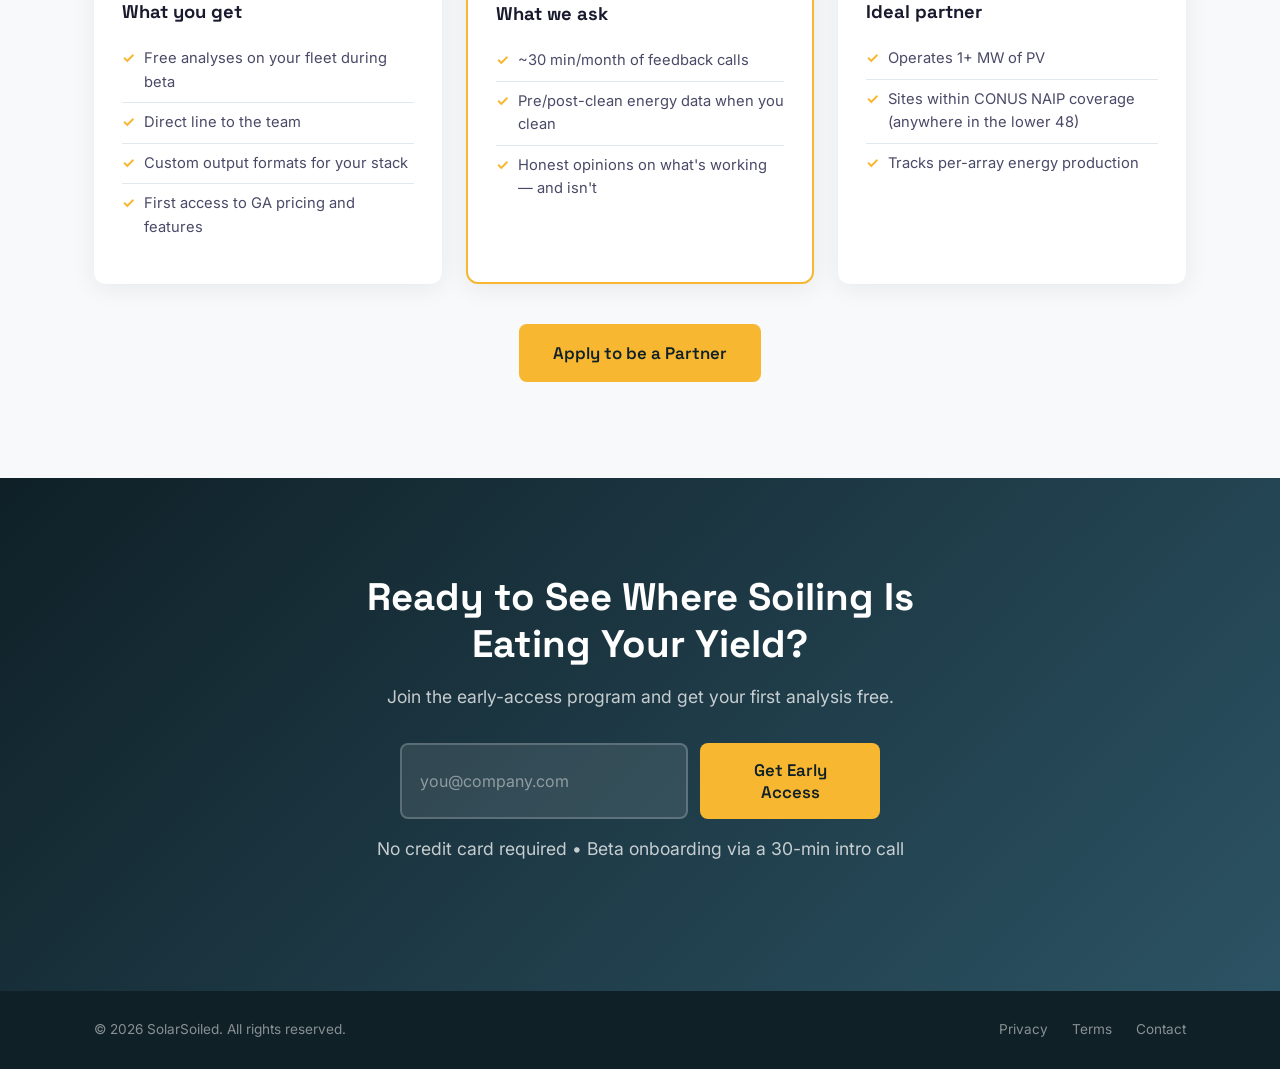
==== commit 6d8a51ec: "feat(dashboard): add homeowner dashboard with Leaflet map, energy calculator, recalculate panel; upd" ====
--- a/solarsoiled-landing/index.html
+++ b/solarsoiled-landing/index.html
@@ -26,6 +26,7 @@
         <li><a href="#demo">Live Demo</a></li>
         <li><a href="#outputs">Outputs</a></li>
         <li><a href="#partners">Partners</a></li>
+        <li><a href="dashboard.html">My Array ↗</a></li>
       </ul>
       <a href="#cta" class="btn btn-sm nav-cta">Apply to be a Partner</a>
       <button class="hamburger" id="hamburger" aria-label="Toggle menu" aria-expanded="false">
@@ -70,8 +71,8 @@
         </div>
         <div class="status-card">
           <span class="status-label">Stage 2 Risk Model</span>
-          <strong class="status-metric">0.63 CV AUC</strong>
-          <p>Honest spatial cross-validation on NREL panel labels, with a 2022 temporal holdout at 0.66 AUC. GA bar is 0.70.</p>
+          <strong class="status-metric">0.728 CV AUC ✓</strong>
+          <p>Spatial cross-validation on 1,000 NREL panel-years across 15 states. Spatial-CV gate cleared (≥0.70). Holdout-2022 AUC: 0.679 (target ≥0.70, in progress).</p>
         </div>
         <div class="status-card">
           <span class="status-label">Beta Caveat</span>
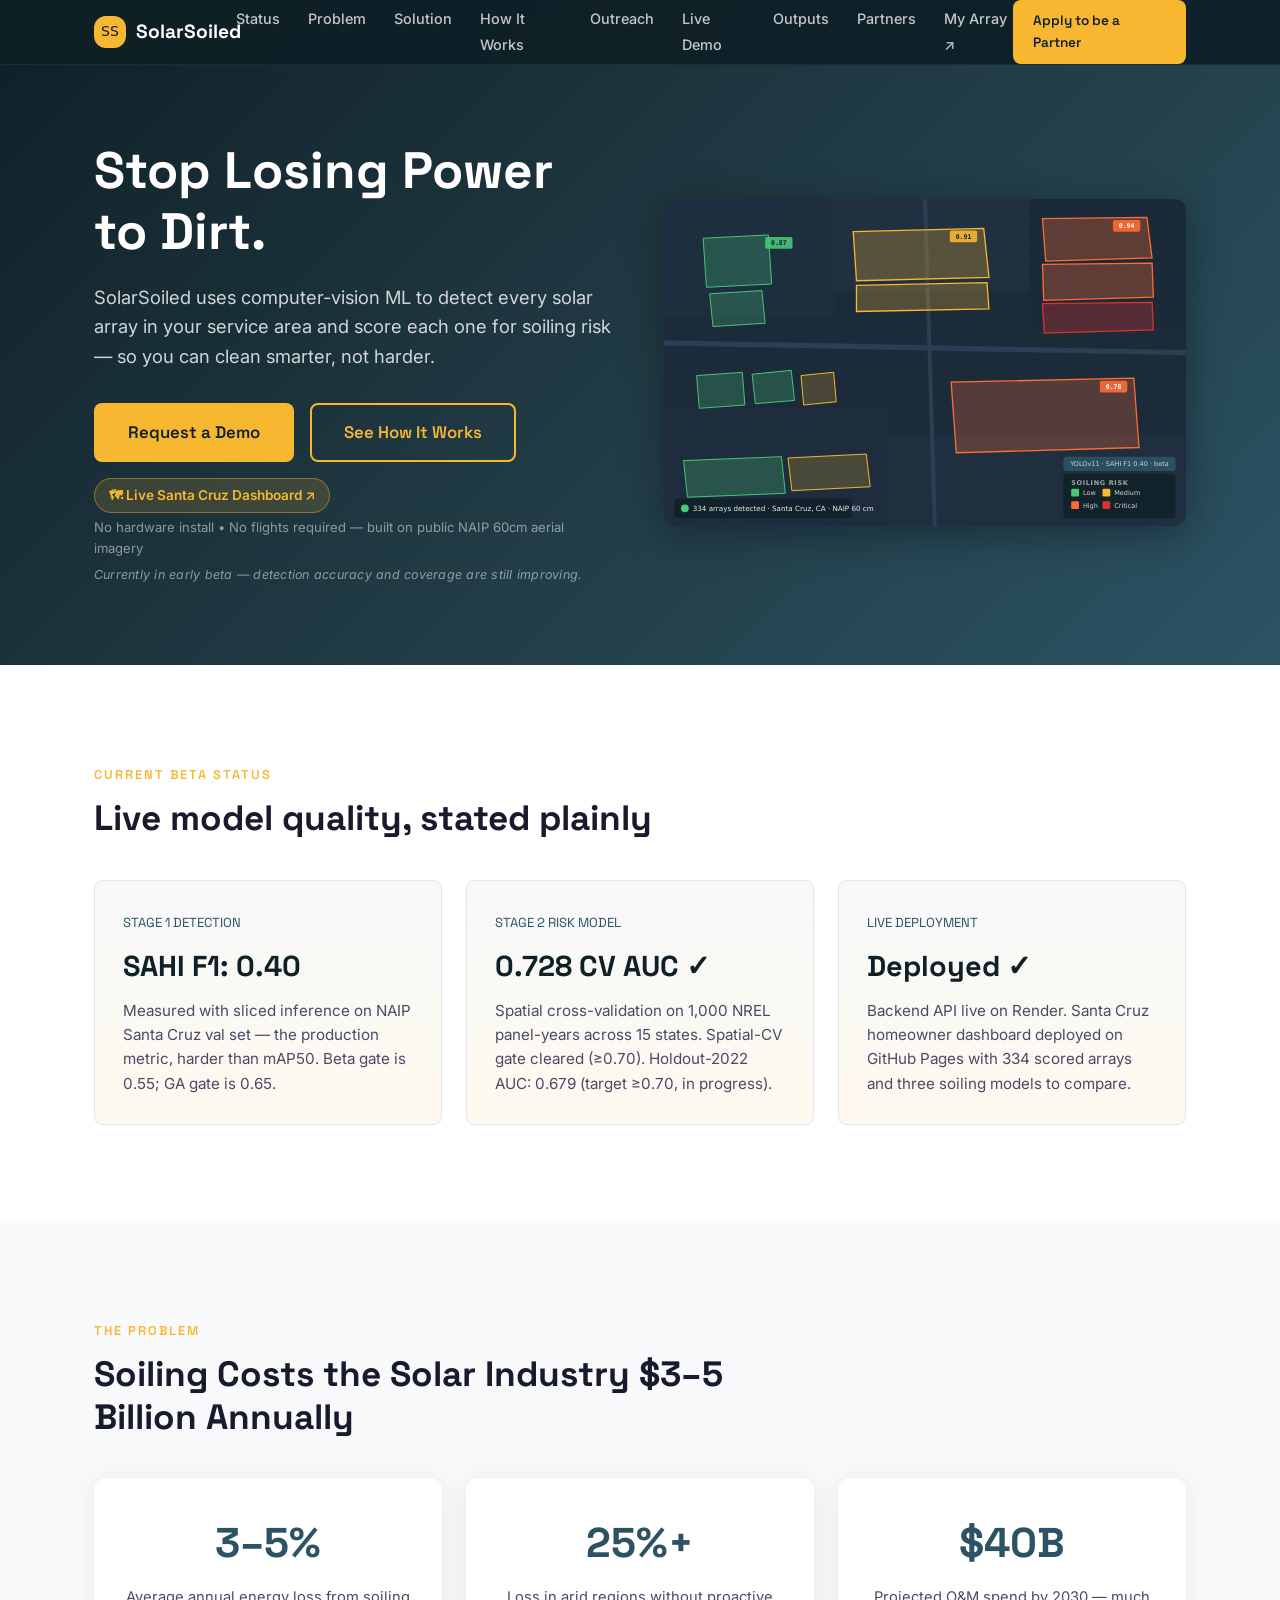
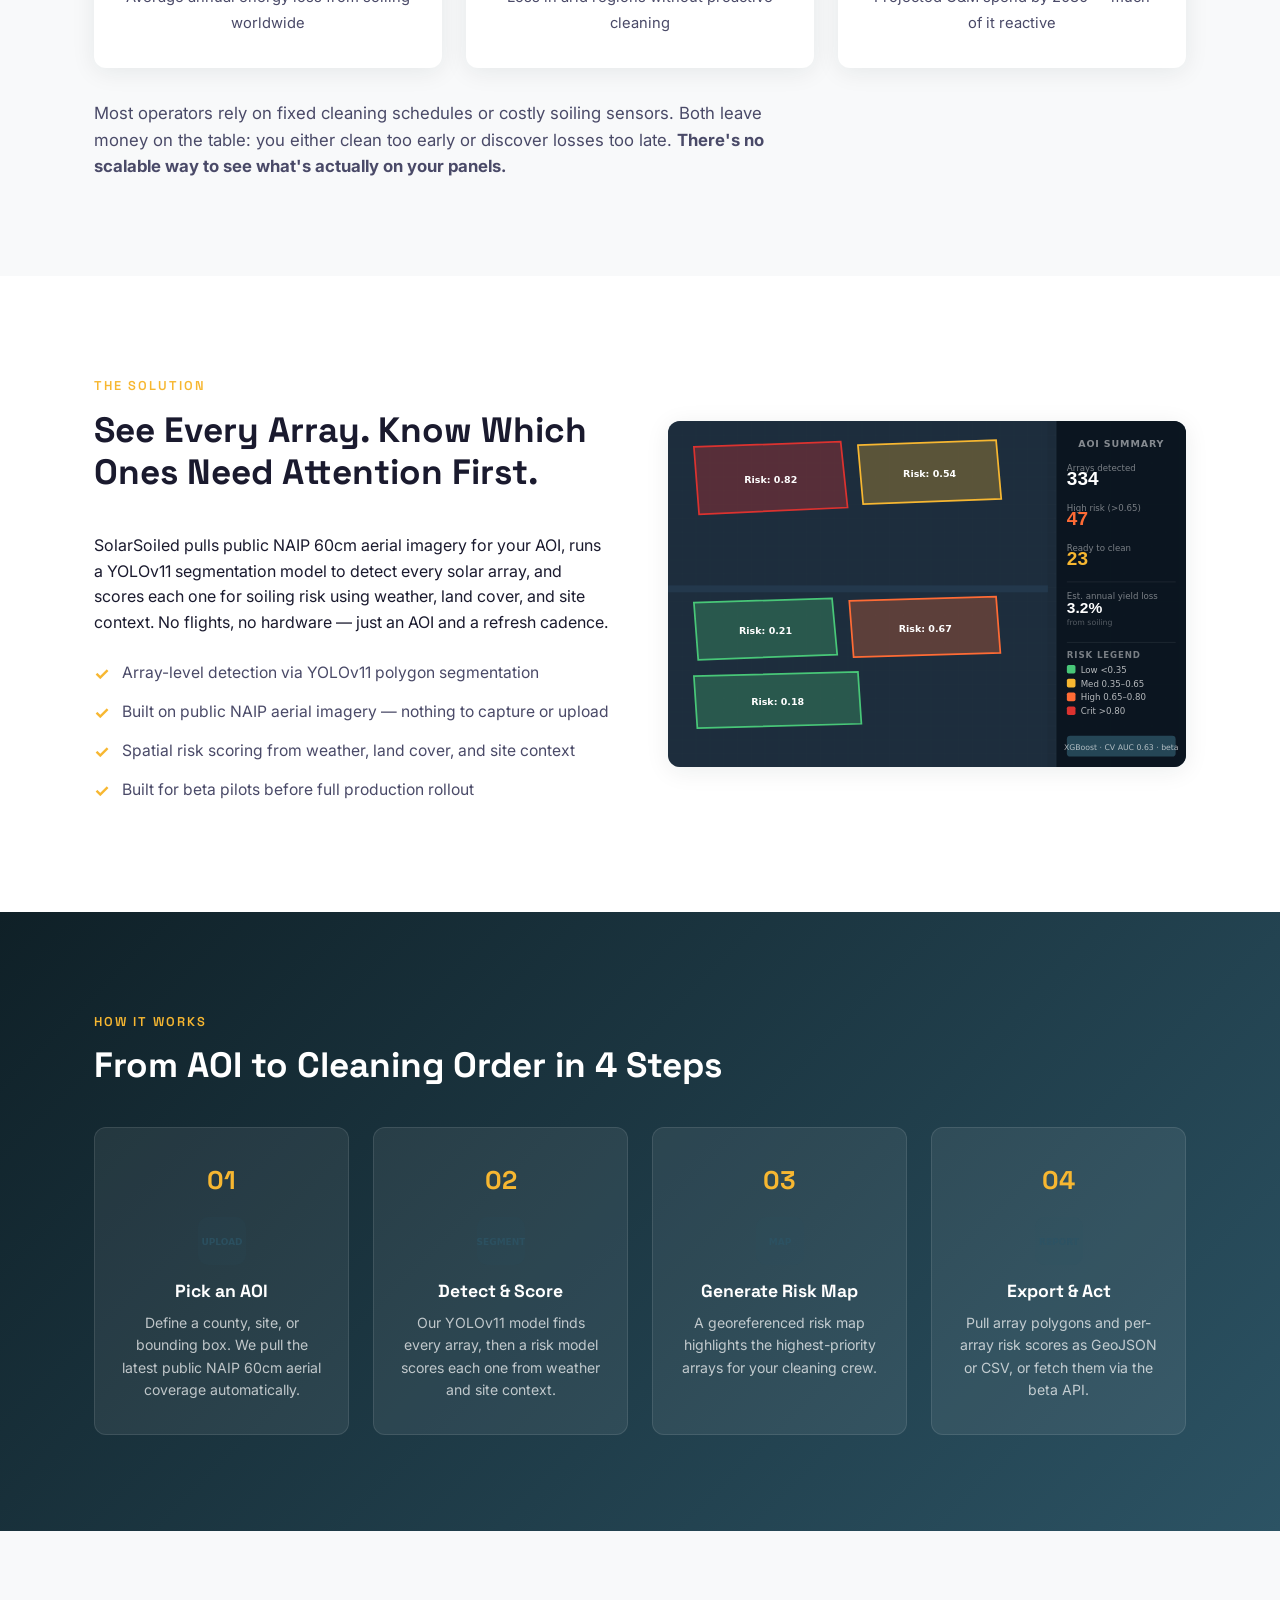
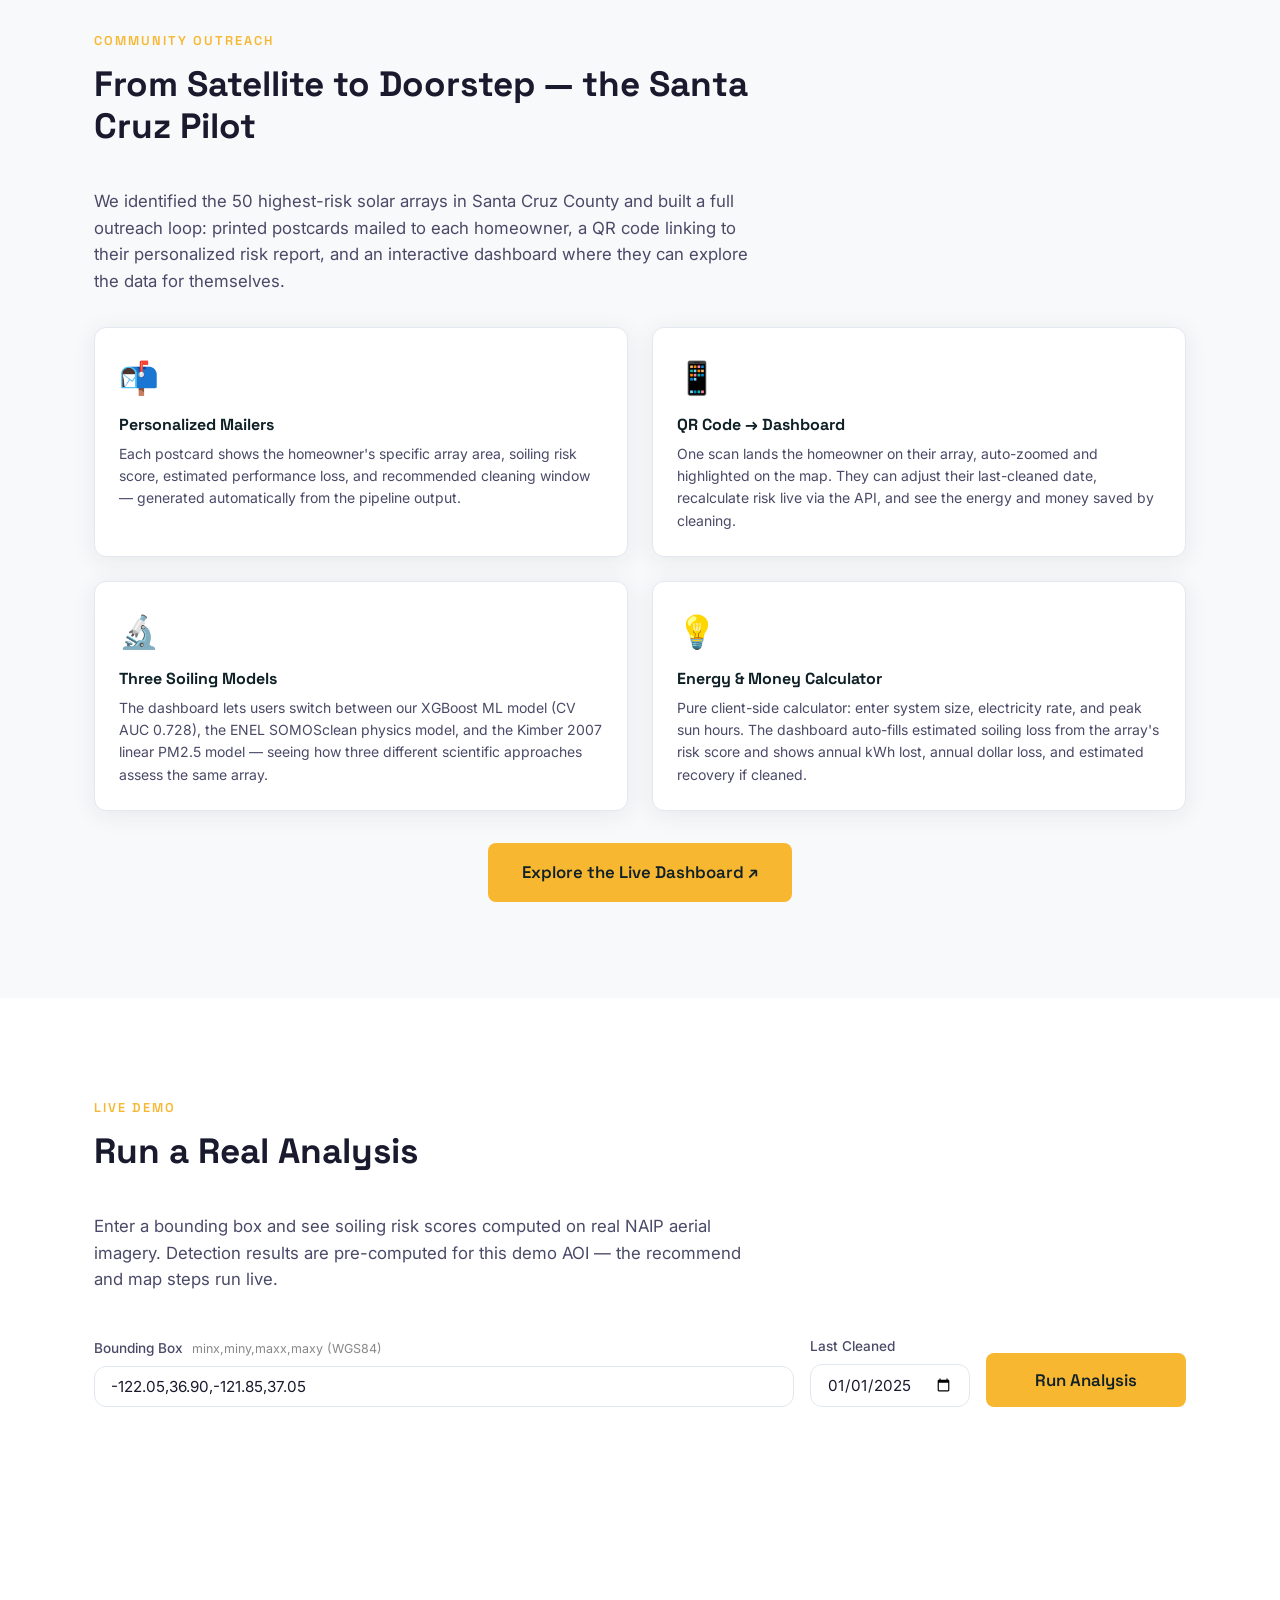
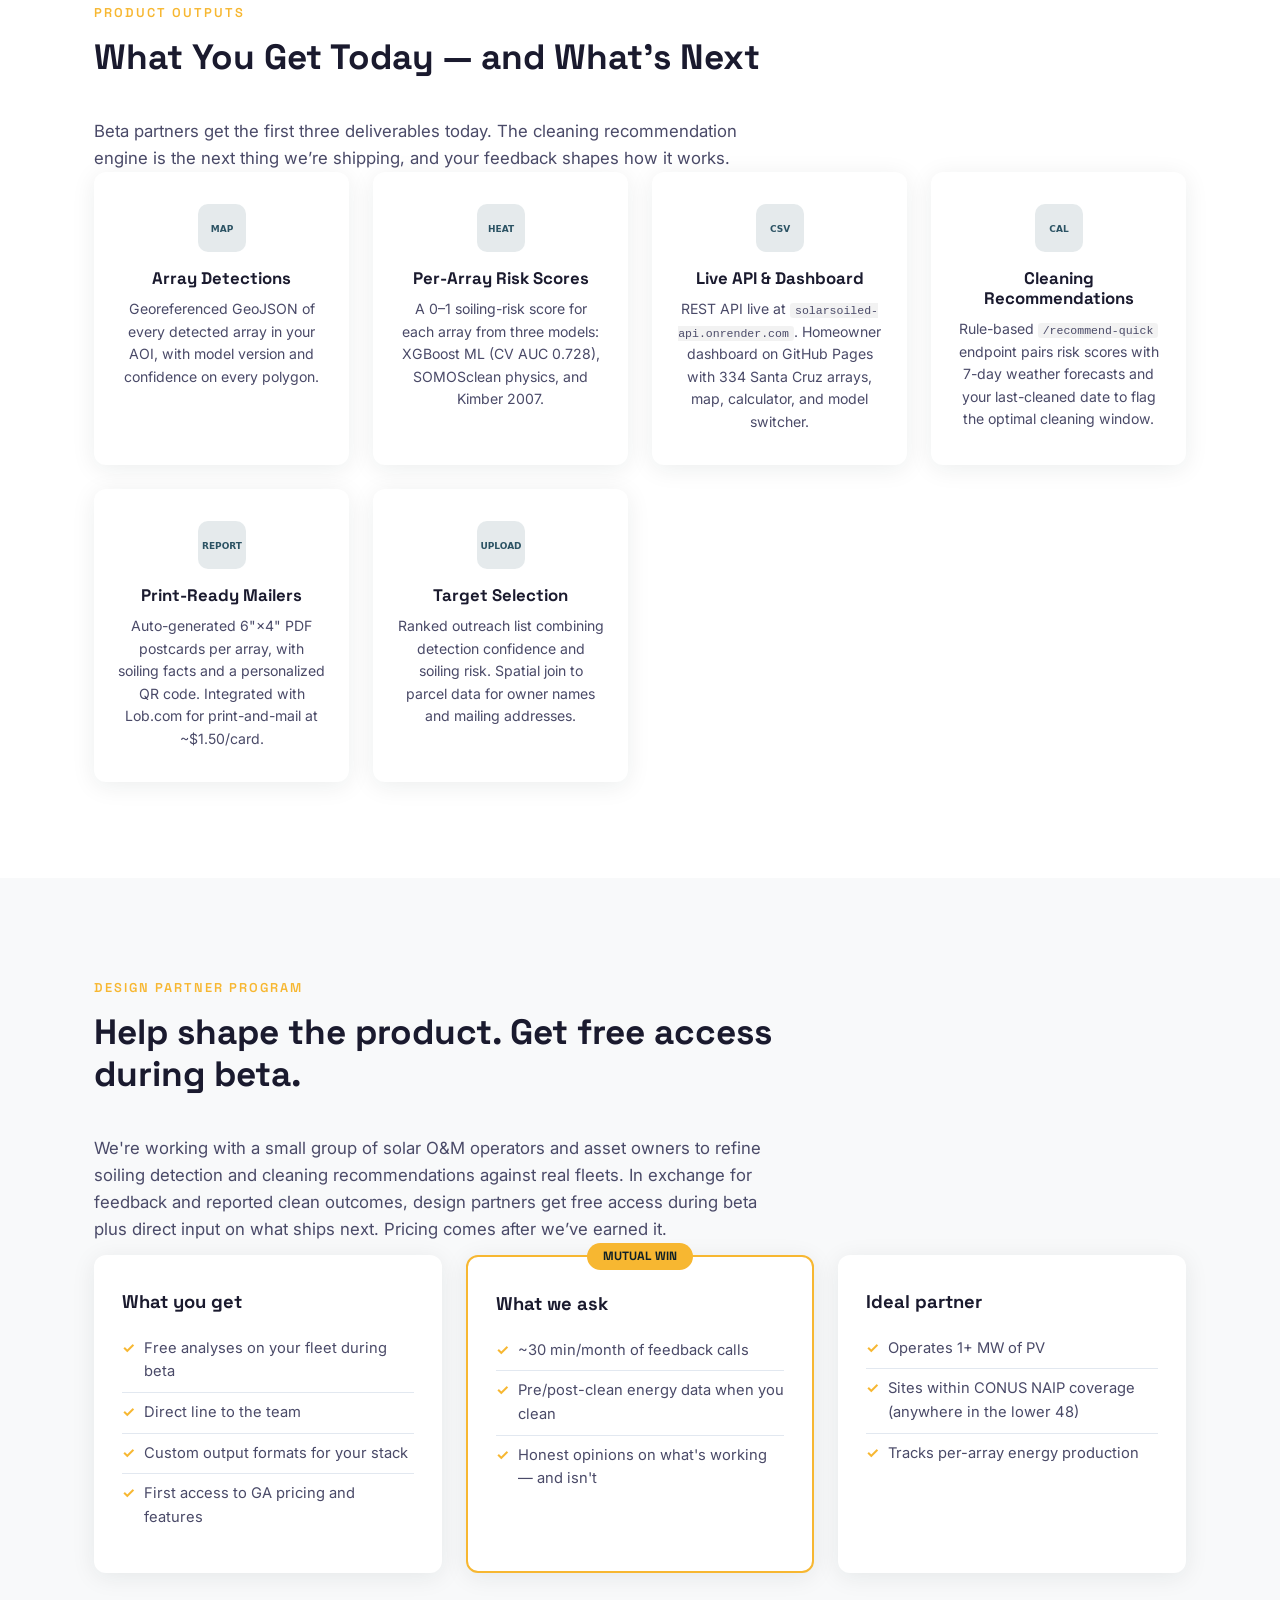
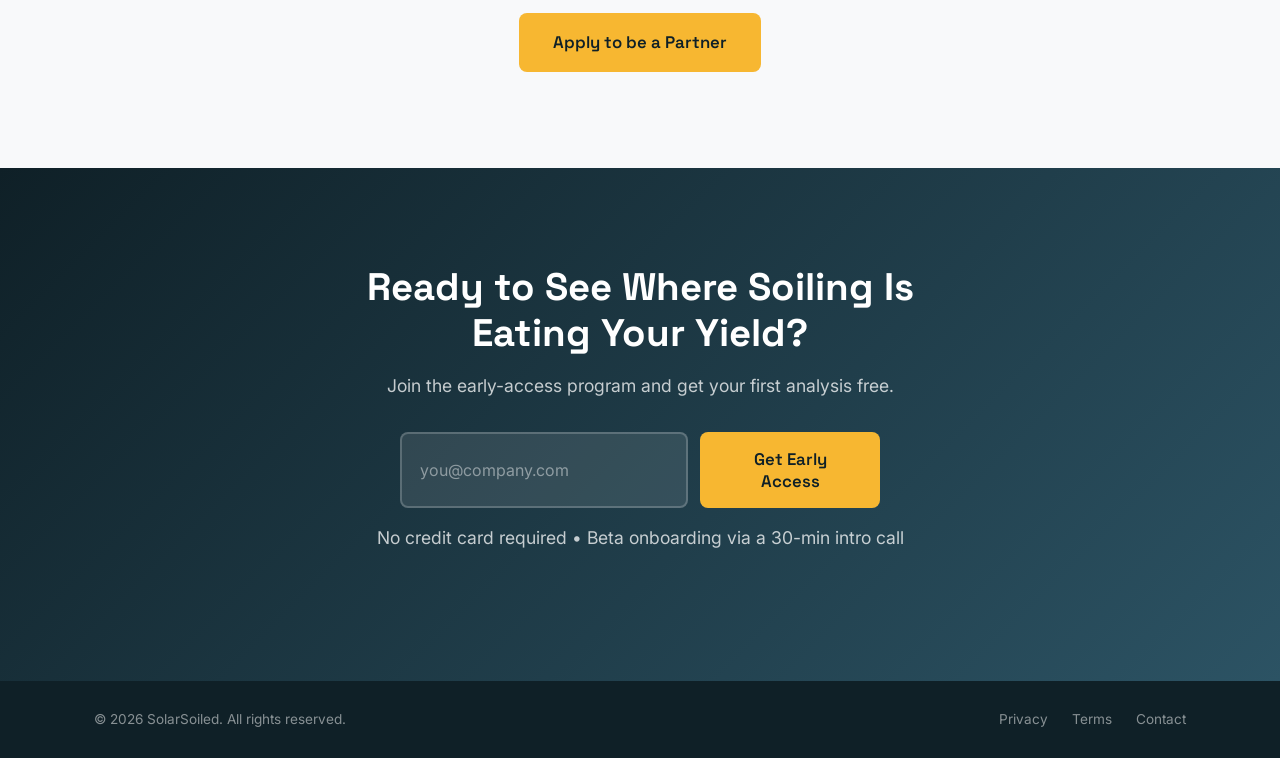
==== commit fcf1ec45: "feat(landing): reflect tonight's outreach + dashboard + multi-model work" ====
--- a/solarsoiled-landing/index.html
+++ b/solarsoiled-landing/index.html
@@ -23,6 +23,7 @@
         <li><a href="#problem">Problem</a></li>
         <li><a href="#solution">Solution</a></li>
         <li><a href="#how-it-works">How It Works</a></li>
+        <li><a href="#outreach">Outreach</a></li>
         <li><a href="#demo">Live Demo</a></li>
         <li><a href="#outputs">Outputs</a></li>
         <li><a href="#partners">Partners</a></li>
@@ -49,6 +50,9 @@
           <a href="#cta" class="btn btn-lg">Request a Demo</a>
           <a href="#how-it-works" class="btn btn-lg btn-outline">See How It Works</a>
         </div>
+        <div class="hero-links">
+          <a href="dashboard.html" class="hero-link-pill">🗺 Live Santa Cruz Dashboard ↗</a>
+        </div>
         <p class="hero-note">No hardware install &bull; No flights required &mdash; built on public NAIP 60cm aerial imagery</p>
         <p class="hero-beta">Currently in early beta &mdash; detection accuracy and coverage are still improving.</p>
       </div>
@@ -75,9 +79,9 @@
           <p>Spatial cross-validation on 1,000 NREL panel-years across 15 states. Spatial-CV gate cleared (≥0.70). Holdout-2022 AUC: 0.679 (target ≥0.70, in progress).</p>
         </div>
         <div class="status-card">
-          <span class="status-label">Beta Caveat</span>
-          <strong class="status-metric">Design-partner ready</strong>
-          <p>Useful for pilots and workflow testing today. Every output carries explicit quality metadata so you always know what you're acting on.</p>
+          <span class="status-label">Live Deployment</span>
+          <strong class="status-metric">Deployed ✓</strong>
+          <p>Backend API live on Render. Santa Cruz homeowner dashboard deployed on GitHub Pages with 334 scored arrays and three soiling models to compare.</p>
         </div>
       </div>
     </div>
@@ -171,6 +175,63 @@
     </div>
   </section>
 
+  <!-- OUTREACH PROGRAM -->
+  <section id="outreach" class="section bg-light">
+    <div class="container">
+      <span class="section-tag">Community Outreach</span>
+      <h2>From Satellite to Doorstep &mdash; the Santa Cruz Pilot</h2>
+      <p class="section-body">
+        We identified the 50 highest-risk solar arrays in Santa Cruz County
+        and built a full outreach loop: printed postcards mailed to each homeowner,
+        a QR code linking to their personalized risk report, and an interactive
+        dashboard where they can explore the data for themselves.
+      </p>
+      <div class="outreach-grid">
+        <div class="outreach-card">
+          <div class="outreach-icon">📬</div>
+          <h3>Personalized Mailers</h3>
+          <p>
+            Each postcard shows the homeowner's specific array area, soiling
+            risk score, estimated performance loss, and recommended cleaning window
+            &mdash; generated automatically from the pipeline output.
+          </p>
+        </div>
+        <div class="outreach-card">
+          <div class="outreach-icon">📱</div>
+          <h3>QR Code → Dashboard</h3>
+          <p>
+            One scan lands the homeowner on their array, auto-zoomed and highlighted
+            on the map. They can adjust their last-cleaned date, recalculate risk
+            live via the API, and see the energy and money saved by cleaning.
+          </p>
+        </div>
+        <div class="outreach-card">
+          <div class="outreach-icon">🔬</div>
+          <h3>Three Soiling Models</h3>
+          <p>
+            The dashboard lets users switch between our XGBoost ML model (CV AUC
+            0.728), the ENEL SOMOSclean physics model, and the Kimber 2007 linear
+            PM2.5 model &mdash; seeing how three different scientific approaches
+            assess the same array.
+          </p>
+        </div>
+        <div class="outreach-card">
+          <div class="outreach-icon">💡</div>
+          <h3>Energy &amp; Money Calculator</h3>
+          <p>
+            Pure client-side calculator: enter system size, electricity rate, and
+            peak sun hours. The dashboard auto-fills estimated soiling loss from
+            the array's risk score and shows annual kWh lost, annual dollar loss,
+            and estimated recovery if cleaned.
+          </p>
+        </div>
+      </div>
+      <div style="text-align:center;margin-top:2rem">
+        <a href="dashboard.html" class="btn btn-lg">Explore the Live Dashboard ↗</a>
+      </div>
+    </div>
+  </section>
+
   <!-- LIVE DEMO -->
   <section id="demo" class="section">
     <div class="container">
@@ -233,17 +294,27 @@
         <div class="output-card">
           <img src="assets/icon-heatmap.svg" alt="" class="output-icon" />
           <h3>Per-Array Risk Scores</h3>
-          <p>A 0&ndash;1 soiling-risk score for each array, derived from weather, land cover, elevation, and site context &mdash; refreshed daily.</p>
+          <p>A 0&ndash;1 soiling-risk score for each array from three models: XGBoost ML (CV AUC 0.728), SOMOSclean physics, and Kimber 2007.</p>
         </div>
         <div class="output-card">
           <img src="assets/icon-csv.svg" alt="" class="output-icon" />
-          <h3>Structured Data &amp; API</h3>
-          <p>GeoJSON, CSV, and a beta REST API for <code>/detect</code> and <code>/risk</code>. Every response carries model version and quality metadata.</p>
+          <h3>Live API &amp; Dashboard</h3>
+          <p>REST API live at <code>solarsoiled-api.onrender.com</code>. Homeowner dashboard on GitHub Pages with 334 Santa Cruz arrays, map, calculator, and model switcher.</p>
         </div>
         <div class="output-card">
           <img src="assets/icon-calendar.svg" alt="" class="output-icon" />
           <h3>Cleaning Recommendations</h3>
-          <p>Rule-based <code>/recommend</code> endpoint ships today &mdash; pairs risk scores with 7-day weather forecasts and your last-cleaned date to flag the optimal cleaning window. ML-based ranking follows once we have partner feedback to train against.</p>
+          <p>Rule-based <code>/recommend-quick</code> endpoint pairs risk scores with 7-day weather forecasts and your last-cleaned date to flag the optimal cleaning window.</p>
+        </div>
+        <div class="output-card">
+          <img src="assets/icon-report.svg" alt="" class="output-icon" />
+          <h3>Print-Ready Mailers</h3>
+          <p>Auto-generated 6"×4" PDF postcards per array, with soiling facts and a personalized QR code. Integrated with Lob.com for print-and-mail at ~$1.50/card.</p>
+        </div>
+        <div class="output-card">
+          <img src="assets/icon-upload.svg" alt="" class="output-icon" />
+          <h3>Target Selection</h3>
+          <p>Ranked outreach list combining detection confidence and soiling risk. Spatial join to parcel data for owner names and mailing addresses.</p>
         </div>
       </div>
     </div>
@@ -324,9 +395,8 @@
   </footer>
 
   <script>
-    // Change to your deployed API URL in production
-    const API = 'http://localhost:8000';
-    const API_KEY = 'test';
+    const API = 'https://solarsoiled-api.onrender.com';
+    const API_KEY = '';
 
     const runBtn      = document.getElementById('demo-run');
     const progressEl  = document.getElementById('demo-progress');
--- a/solarsoiled-landing/styles.css
+++ b/solarsoiled-landing/styles.css
@@ -337,6 +337,54 @@
 .demo-map-hint { font-size: .8rem; color: #888; text-align: center; }
 
 .hidden { display: none !important; }
+
+/* ── hero dashboard link ── */
+.hero-links { margin: .75rem 0 .25rem; }
+.hero-link-pill {
+  display: inline-flex;
+  align-items: center;
+  gap: .4rem;
+  background: rgba(247,183,49,.15);
+  border: 1px solid rgba(247,183,49,.4);
+  color: var(--gold);
+  padding: .35rem .85rem;
+  border-radius: 20px;
+  font-size: .85rem;
+  font-weight: 600;
+  text-decoration: none;
+  transition: background .2s;
+}
+.hero-link-pill:hover { background: rgba(247,183,49,.25); }
+
+/* ── outreach section ── */
+.outreach-grid {
+  display: grid;
+  grid-template-columns: repeat(2, 1fr);
+  gap: 1.5rem;
+  margin-top: 2rem;
+}
+.outreach-card {
+  background: #fff;
+  border: 1px solid var(--lt-gray);
+  border-radius: var(--radius);
+  padding: 1.5rem;
+  box-shadow: var(--shadow);
+}
+.outreach-icon {
+  font-size: 2rem;
+  margin-bottom: .75rem;
+  display: block;
+}
+.outreach-card h3 {
+  font-size: 1rem;
+  margin-bottom: .5rem;
+  color: var(--navy);
+}
+.outreach-card p { font-size: .875rem; color: var(--gray); line-height: 1.6; }
+
+@media (max-width: 640px) {
+  .outreach-grid { grid-template-columns: 1fr; }
+}
 
 @media (max-width: 900px) {
   .hero-grid, .solution-grid { grid-template-columns: 1fr; }
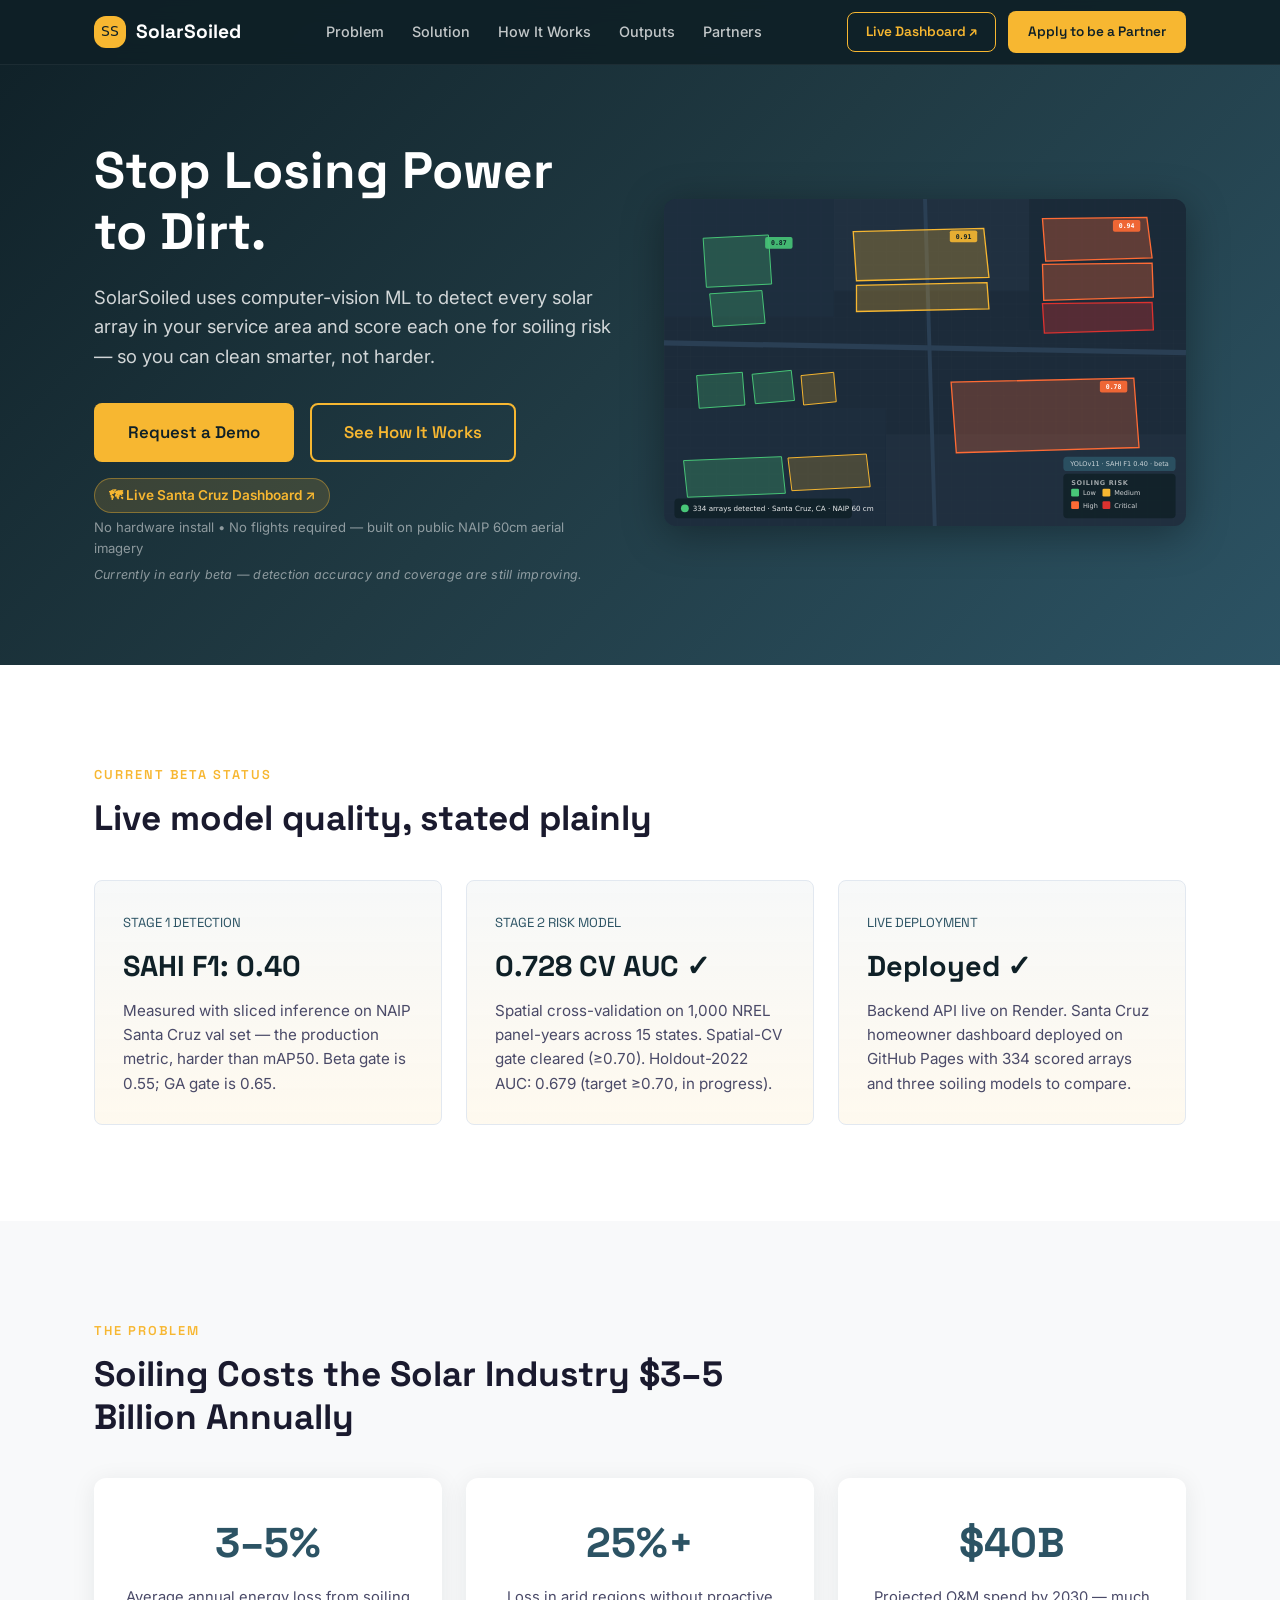
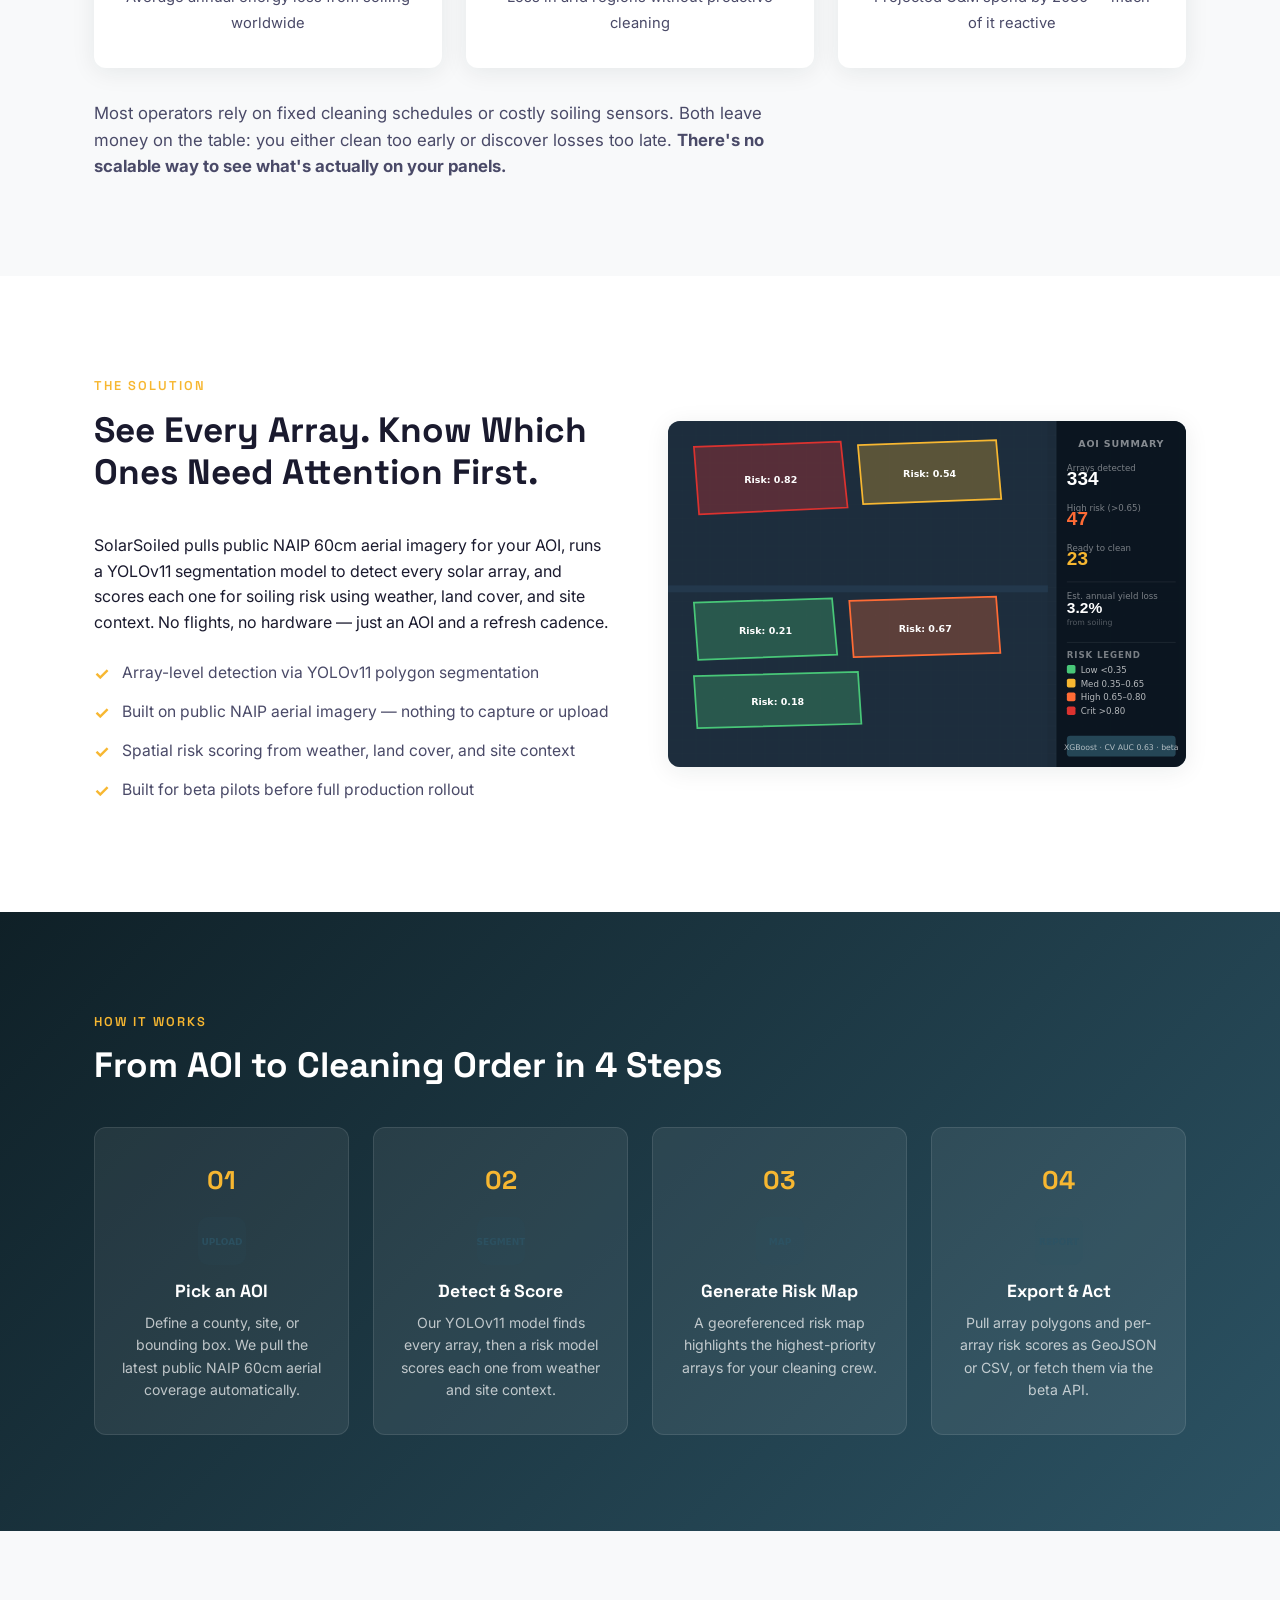
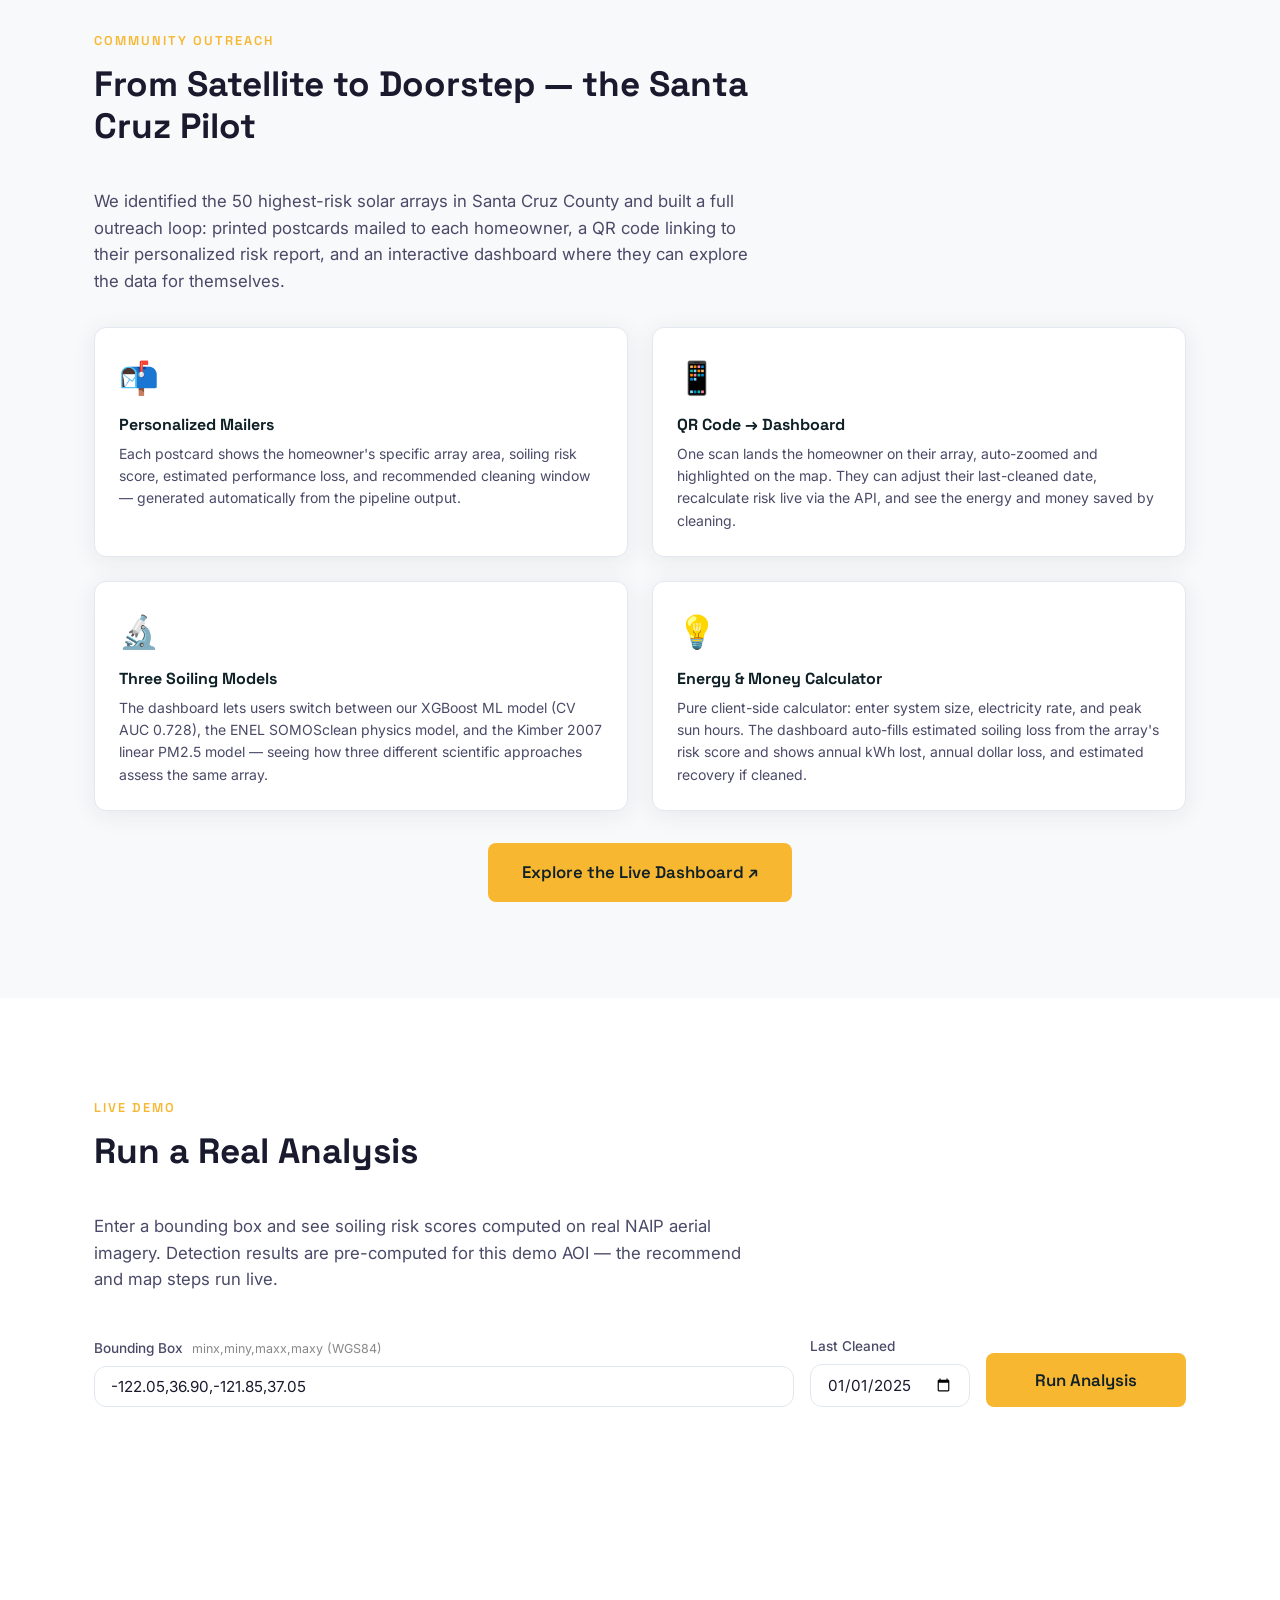
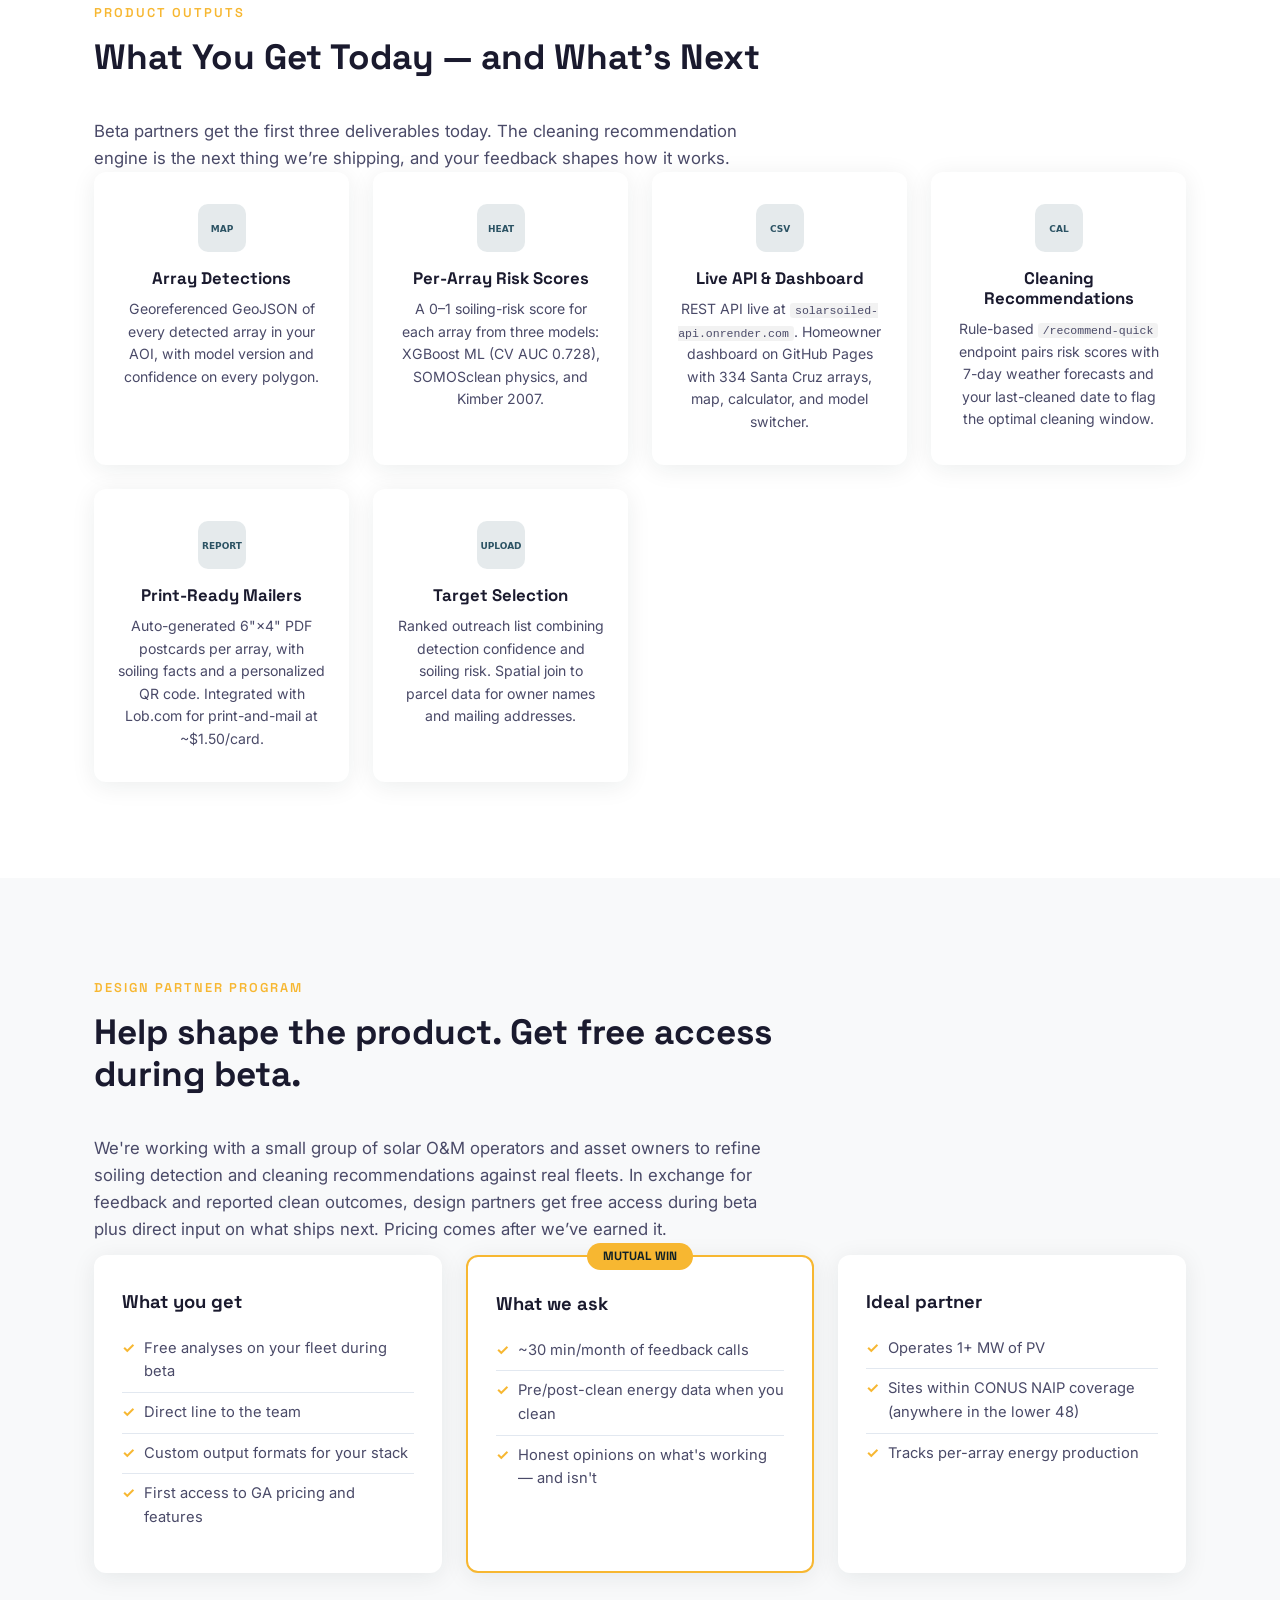
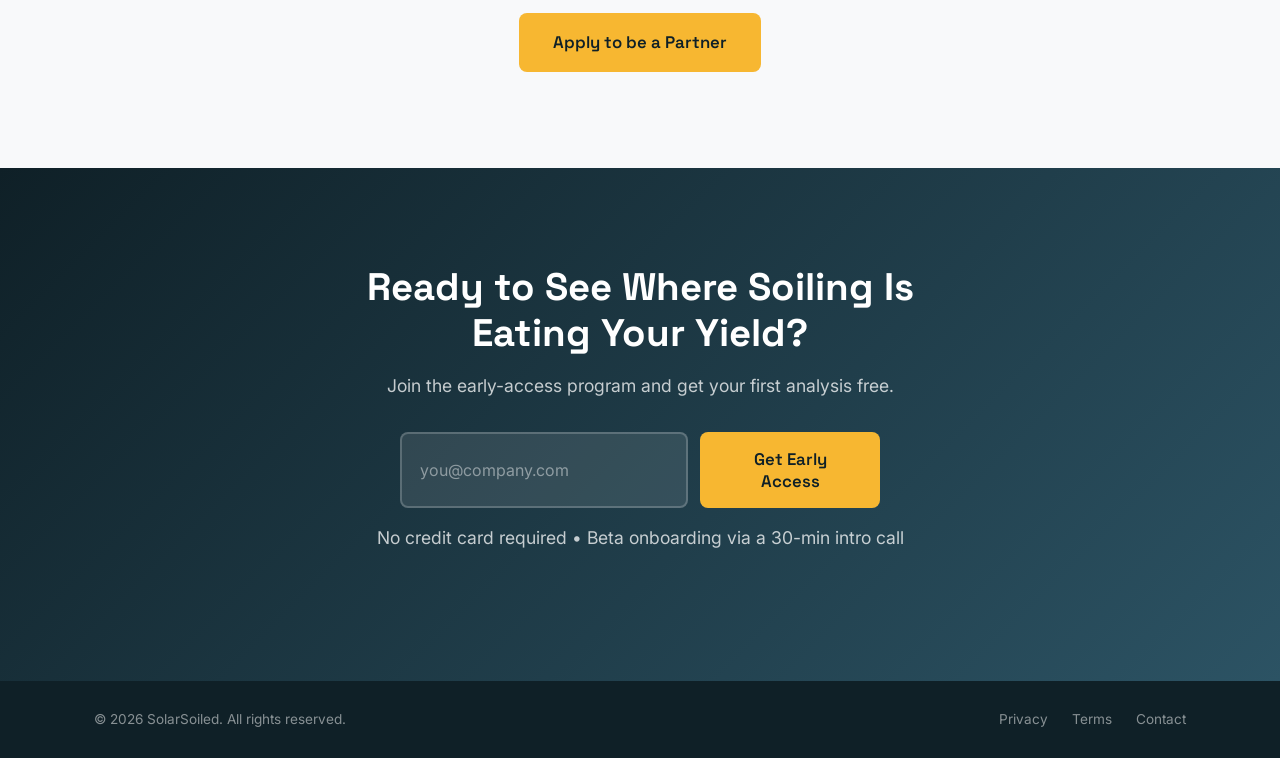
==== commit d0a9d69d: "fix(nav): trim nav links, add prominent Live Dashboard button" ====
--- a/solarsoiled-landing/index.html
+++ b/solarsoiled-landing/index.html
@@ -19,17 +19,16 @@
         <span>SolarSoiled</span>
       </a>
       <ul class="nav-links" id="nav-links">
-        <li><a href="#status">Status</a></li>
         <li><a href="#problem">Problem</a></li>
         <li><a href="#solution">Solution</a></li>
         <li><a href="#how-it-works">How It Works</a></li>
-        <li><a href="#outreach">Outreach</a></li>
-        <li><a href="#demo">Live Demo</a></li>
         <li><a href="#outputs">Outputs</a></li>
         <li><a href="#partners">Partners</a></li>
-        <li><a href="dashboard.html">My Array ↗</a></li>
       </ul>
-      <a href="#cta" class="btn btn-sm nav-cta">Apply to be a Partner</a>
+      <div class="nav-actions">
+        <a href="dashboard.html" class="btn btn-sm btn-outline-gold">Live Dashboard ↗</a>
+        <a href="#cta" class="btn btn-sm nav-cta">Apply to be a Partner</a>
+      </div>
       <button class="hamburger" id="hamburger" aria-label="Toggle menu" aria-expanded="false">
         <span></span><span></span><span></span>
       </button>
--- a/solarsoiled-landing/styles.css
+++ b/solarsoiled-landing/styles.css
@@ -72,6 +72,12 @@
   font-weight: 500; transition: color .2s;
 }
 .nav-links a:hover { color: var(--gold); }
+.nav-actions { display: flex; align-items: center; gap: 12px; }
+.btn-outline-gold {
+  background: transparent; color: var(--gold);
+  border: 1.5px solid var(--gold); font-weight: 600;
+}
+.btn-outline-gold:hover { background: var(--gold); color: var(--navy); }
 
 /* Hero */
 .hero {
@@ -411,3 +417,4 @@
 @media (max-width: 640px) {
   .steps-grid, .output-grid, .status-grid { grid-template-columns: 1fr; }
 }
+
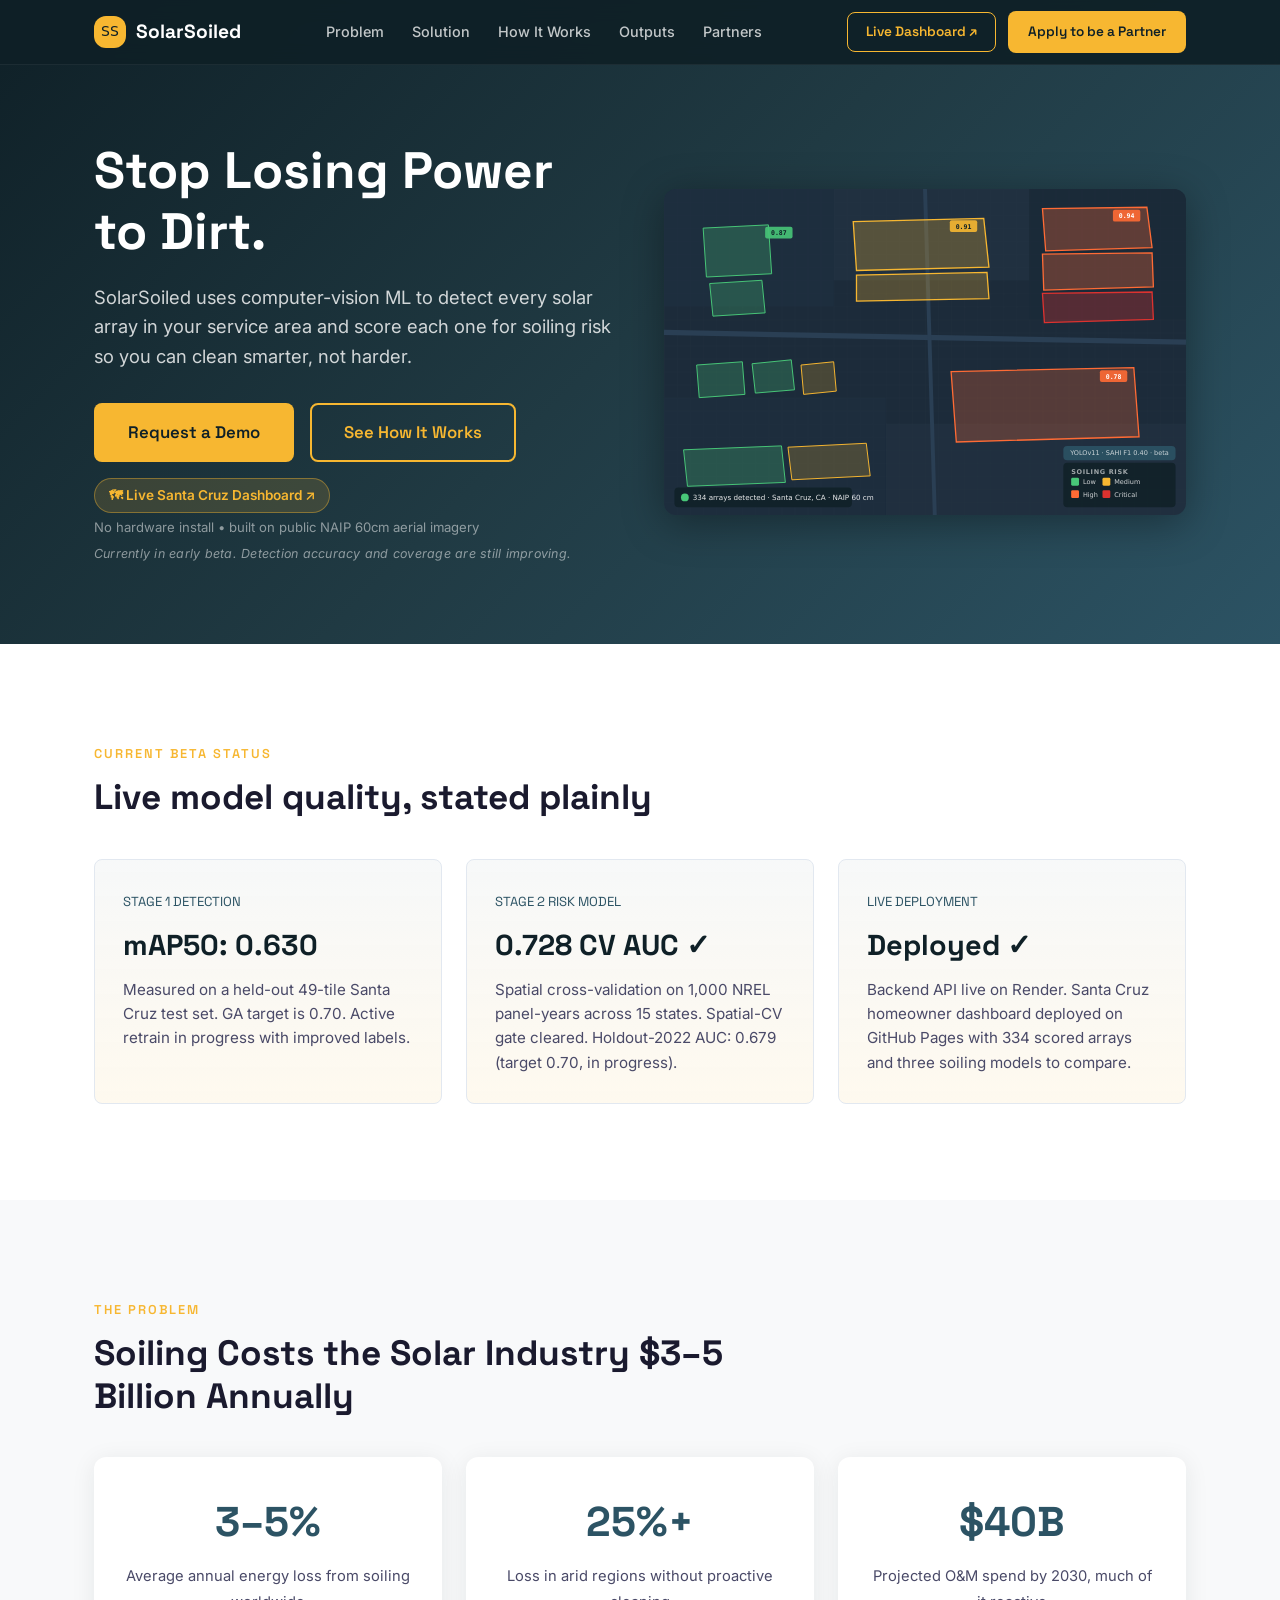
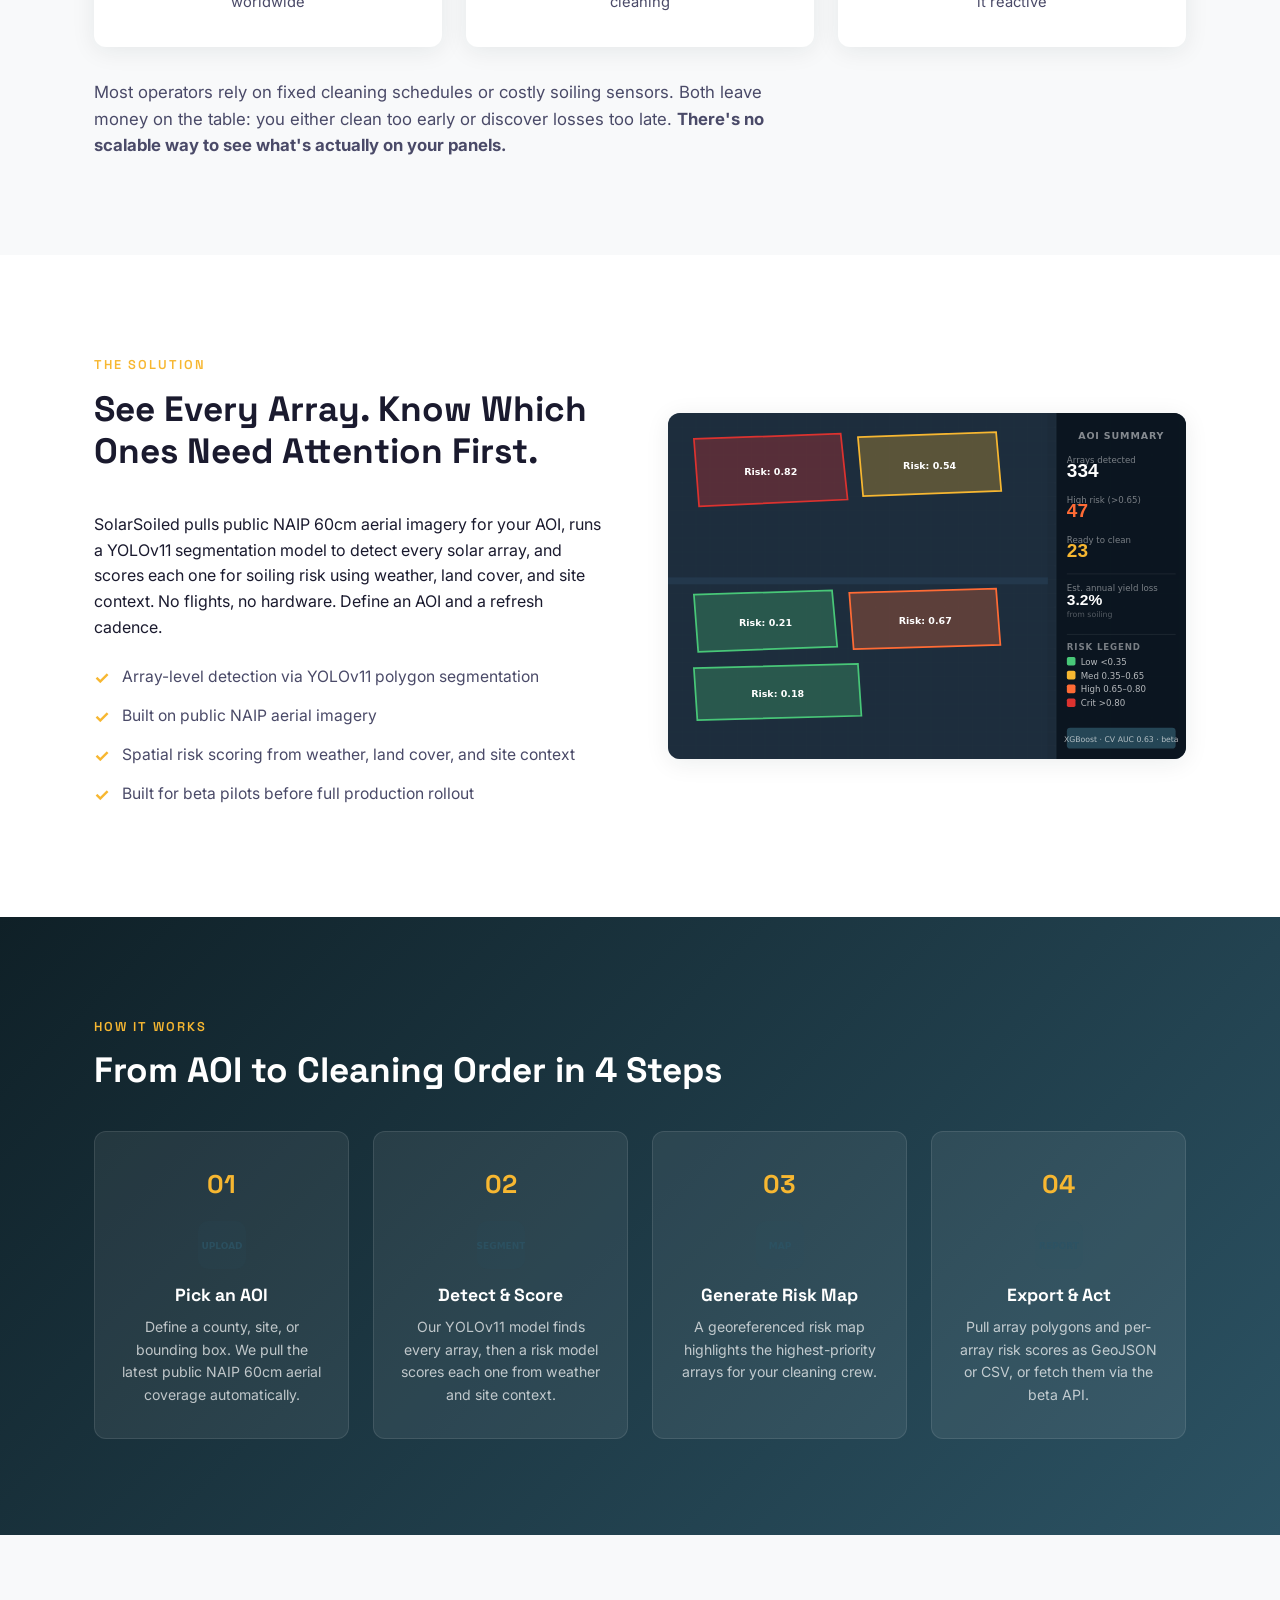
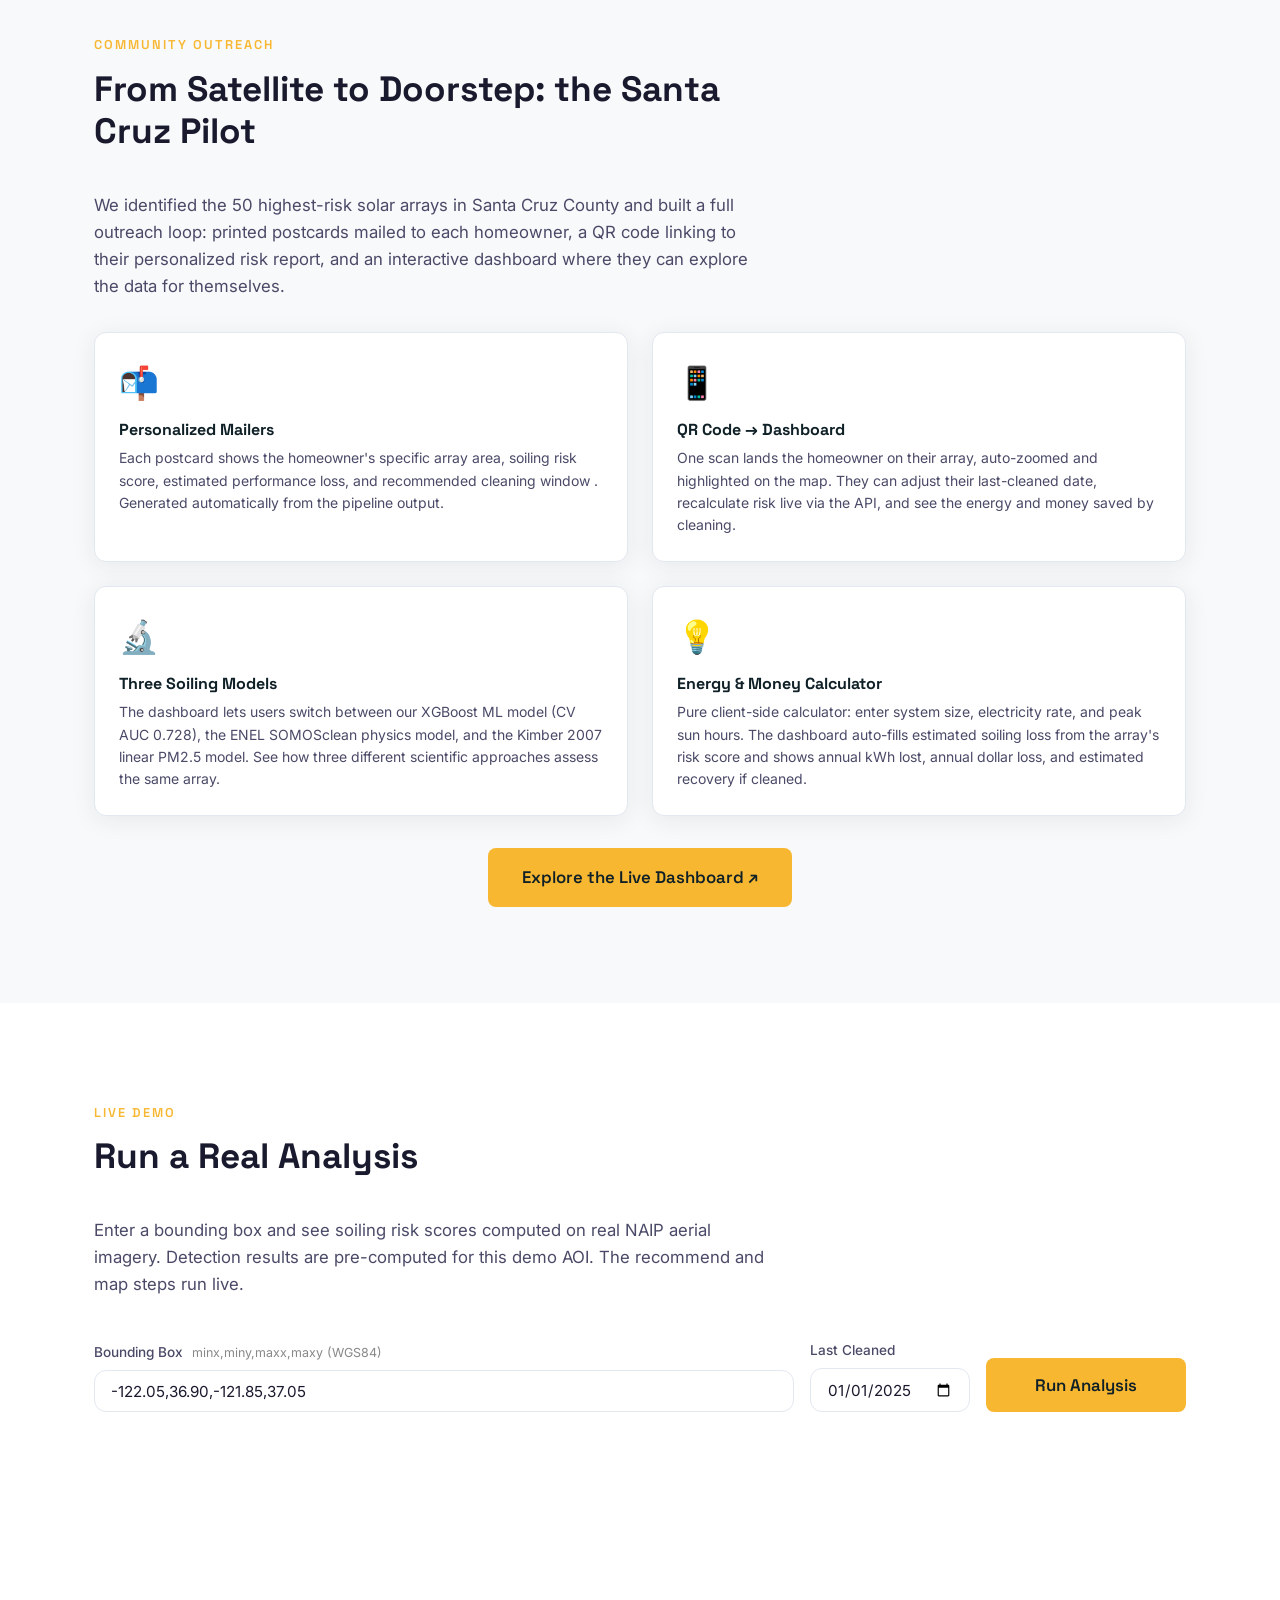
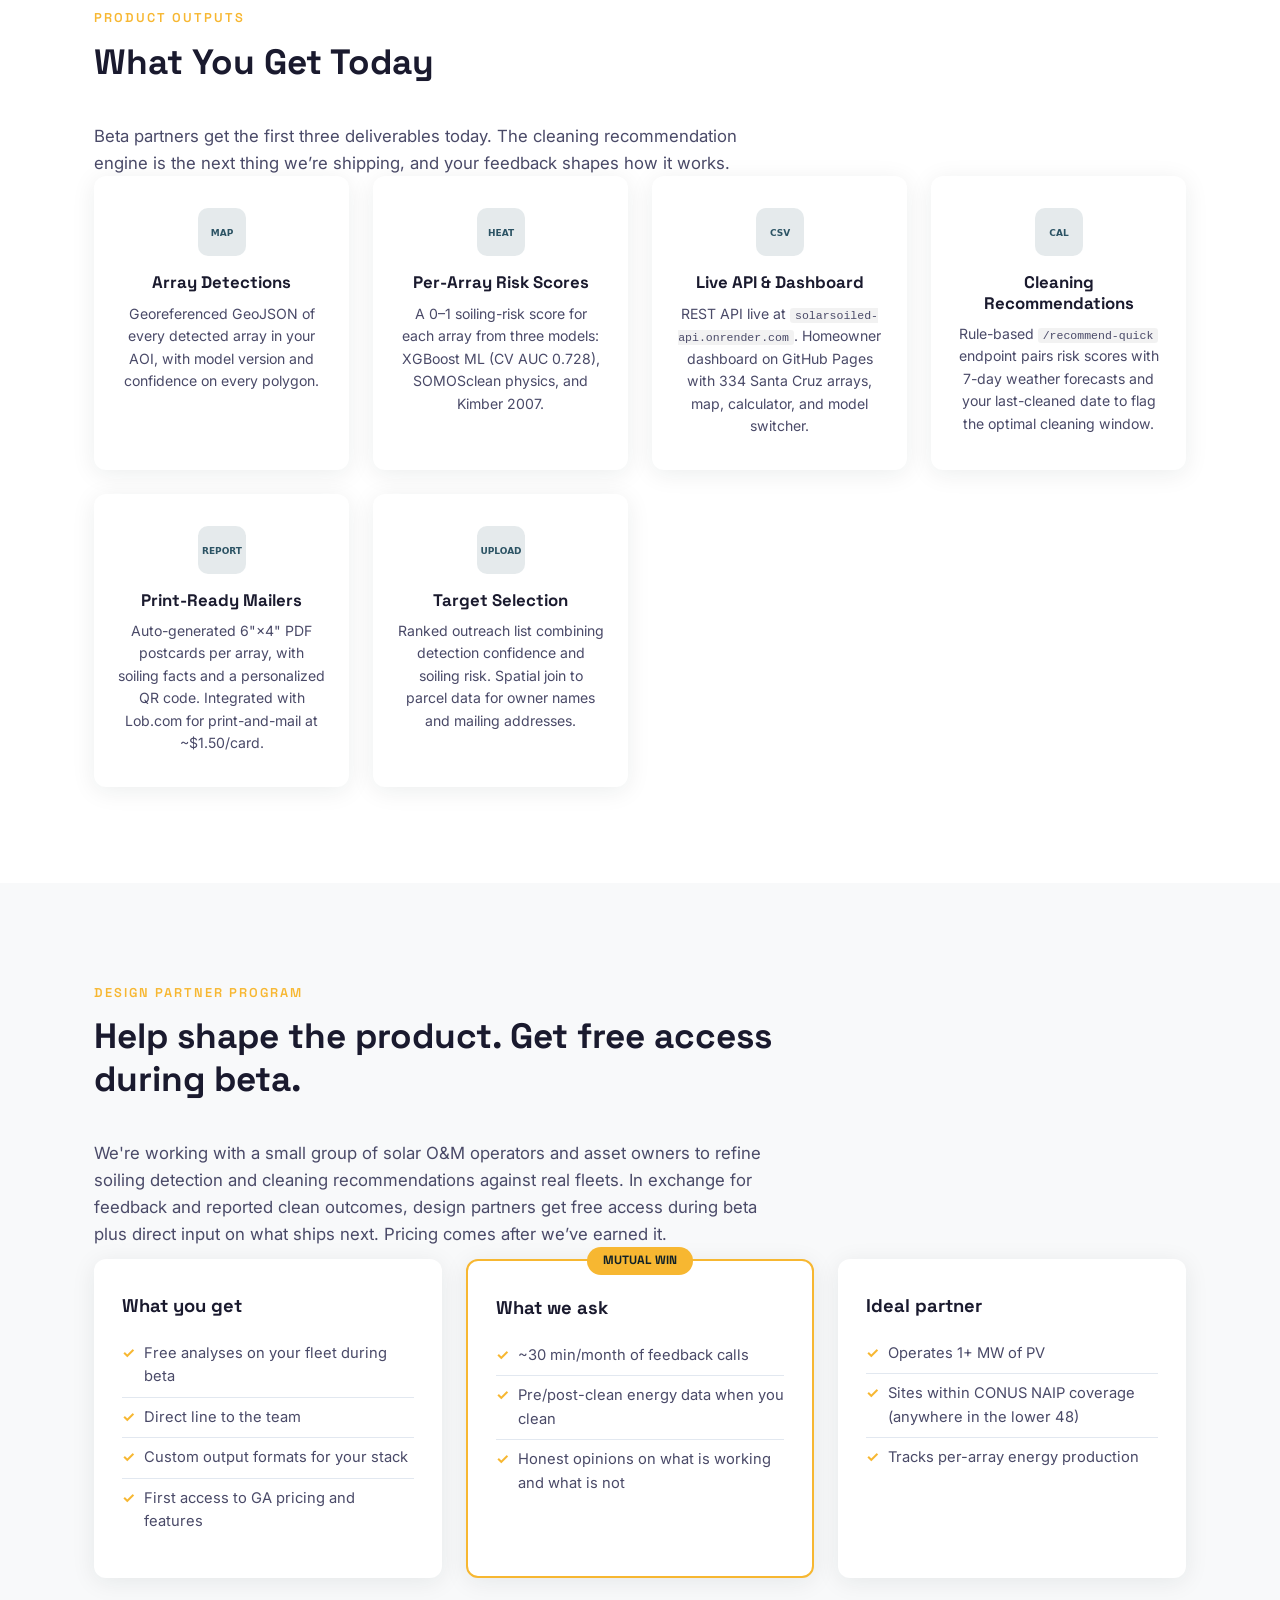
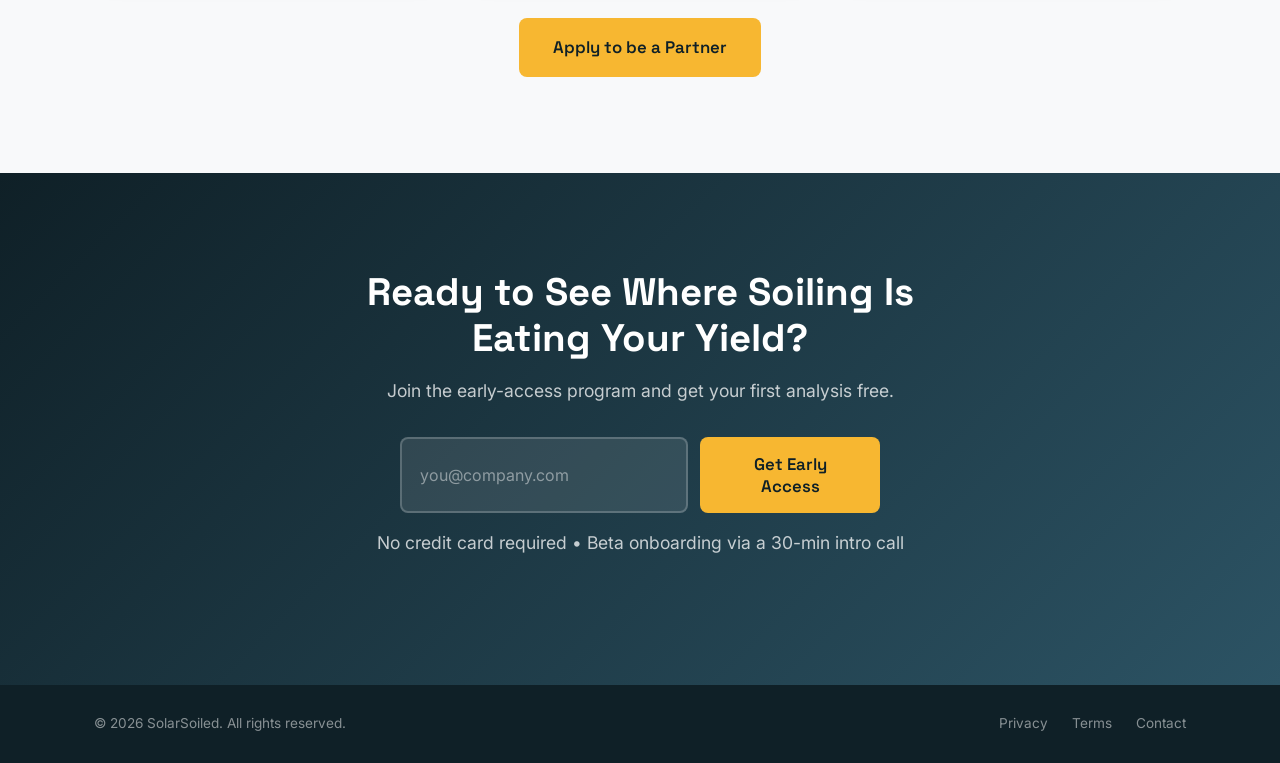
==== commit 4fbf4cf4: "fix(site): remove AI emojis, strip em dashes, update beta gates and metrics" ====
--- a/solarsoiled-landing/index.html
+++ b/solarsoiled-landing/index.html
@@ -3,7 +3,7 @@
 <head>
   <meta charset="UTF-8" />
   <meta name="viewport" content="width=device-width, initial-scale=1.0" />
-  <title>SolarSoiled &mdash; AI-Powered Solar Array Detection &amp; Soiling Risk</title>
+  <title>SolarSoiled: Solar Array Detection &amp; Soiling Risk</title>
   <link rel="stylesheet" href="styles.css" />
   <link rel="preconnect" href="https://fonts.googleapis.com" />
   <link rel="preconnect" href="https://fonts.gstatic.com" crossorigin />
@@ -42,7 +42,7 @@
         <h1>Stop Losing Power to&nbsp;Dirt.</h1>
         <p class="hero-sub">
           SolarSoiled uses computer-vision ML to detect every solar array in
-          your service area and score each one for soiling risk &mdash; so you
+          your service area and score each one for soiling risk so you
           can clean smarter, not harder.
         </p>
         <div class="hero-actions">
@@ -52,8 +52,8 @@
         <div class="hero-links">
           <a href="dashboard.html" class="hero-link-pill">🗺 Live Santa Cruz Dashboard ↗</a>
         </div>
-        <p class="hero-note">No hardware install &bull; No flights required &mdash; built on public NAIP 60cm aerial imagery</p>
-        <p class="hero-beta">Currently in early beta &mdash; detection accuracy and coverage are still improving.</p>
+        <p class="hero-note">No hardware install &bull; built on public NAIP 60cm aerial imagery</p>
+        <p class="hero-beta">Currently in early beta. Detection accuracy and coverage are still improving.</p>
       </div>
       <div class="hero-img">
         <img src="assets/hero-placeholder.svg" alt="Solar arrays detected in public NAIP aerial imagery with a soiling risk overlay" />
@@ -69,13 +69,13 @@
       <div class="status-grid">
         <div class="status-card">
           <span class="status-label">Stage 1 Detection</span>
-          <strong class="status-metric">SAHI F1: 0.40</strong>
-          <p>Measured with sliced inference on NAIP Santa Cruz val set &mdash; the production metric, harder than mAP50. Beta gate is 0.55; GA gate is 0.65.</p>
+          <strong class="status-metric">mAP50: 0.630</strong>
+          <p>Measured on a held-out 49-tile Santa Cruz test set. GA target is 0.70. Active retrain in progress with improved labels.</p>
         </div>
         <div class="status-card">
           <span class="status-label">Stage 2 Risk Model</span>
           <strong class="status-metric">0.728 CV AUC ✓</strong>
-          <p>Spatial cross-validation on 1,000 NREL panel-years across 15 states. Spatial-CV gate cleared (≥0.70). Holdout-2022 AUC: 0.679 (target ≥0.70, in progress).</p>
+          <p>Spatial cross-validation on 1,000 NREL panel-years across 15 states. Spatial-CV gate cleared. Holdout-2022 AUC: 0.679 (target 0.70, in progress).</p>
         </div>
         <div class="status-card">
           <span class="status-label">Live Deployment</span>
@@ -102,7 +102,7 @@
         </div>
         <div class="stat-card">
           <span class="stat-num">$40B</span>
-          <span class="stat-label">Projected O&amp;M spend by 2030 — much of it reactive</span>
+          <span class="stat-label">Projected O&amp;M spend by 2030, much of it reactive</span>
         </div>
       </div>
       <p class="section-body">
@@ -124,12 +124,12 @@
           SolarSoiled pulls public NAIP 60cm aerial imagery for your AOI, runs a
           YOLOv11 segmentation model to detect every solar array, and scores
           each one for soiling risk using weather, land cover, and site
-          context. No flights, no hardware &mdash; just an AOI and a refresh
+          context. No flights, no hardware. Define an AOI and a refresh
           cadence.
         </p>
         <ul class="check-list">
           <li>Array-level detection via YOLOv11 polygon segmentation</li>
-          <li>Built on public NAIP aerial imagery &mdash; nothing to capture or upload</li>
+          <li>Built on public NAIP aerial imagery</li>
           <li>Spatial risk scoring from weather, land cover, and site context</li>
           <li>Built for beta pilots before full production rollout</li>
         </ul>
@@ -178,7 +178,7 @@
   <section id="outreach" class="section bg-light">
     <div class="container">
       <span class="section-tag">Community Outreach</span>
-      <h2>From Satellite to Doorstep &mdash; the Santa Cruz Pilot</h2>
+      <h2>From Satellite to Doorstep: the Santa Cruz Pilot</h2>
       <p class="section-body">
         We identified the 50 highest-risk solar arrays in Santa Cruz County
         and built a full outreach loop: printed postcards mailed to each homeowner,
@@ -192,7 +192,7 @@
           <p>
             Each postcard shows the homeowner's specific array area, soiling
             risk score, estimated performance loss, and recommended cleaning window
-            &mdash; generated automatically from the pipeline output.
+           . Generated automatically from the pipeline output.
           </p>
         </div>
         <div class="outreach-card">
@@ -210,7 +210,7 @@
           <p>
             The dashboard lets users switch between our XGBoost ML model (CV AUC
             0.728), the ENEL SOMOSclean physics model, and the Kimber 2007 linear
-            PM2.5 model &mdash; seeing how three different scientific approaches
+            PM2.5 model. See how three different scientific approaches
             assess the same array.
           </p>
         </div>
@@ -238,7 +238,7 @@
       <h2>Run a Real Analysis</h2>
       <p class="section-body">
         Enter a bounding box and see soiling risk scores computed on real NAIP aerial imagery.
-        Detection results are pre-computed for this demo AOI &mdash; the recommend and map steps run live.
+        Detection results are pre-computed for this demo AOI. The recommend and map steps run live.
       </p>
 
       <div class="demo-panel">
@@ -278,7 +278,7 @@
   <section id="outputs" class="section">
     <div class="container">
       <span class="section-tag">Product Outputs</span>
-      <h2>What You Get Today &mdash; and What's Next</h2>
+      <h2>What You Get Today</h2>
       <p class="section-body">
         Beta partners get the first three deliverables today. The cleaning
         recommendation engine is the next thing we&rsquo;re shipping, and your
@@ -347,7 +347,7 @@
           <ul>
             <li>~30 min/month of feedback calls</li>
             <li>Pre/post-clean energy data when you clean</li>
-            <li>Honest opinions on what's working &mdash; and isn't</li>
+            <li>Honest opinions on what is working and what is not</li>
           </ul>
         </div>
         <div class="partner-card">
@@ -372,7 +372,7 @@
       <p>Join the early-access program and get your first analysis free.</p>
       <form class="cta-form" action="https://formsubmit.co/solarsoil.app@gmail.com" method="POST">
         <input type="email" name="email" placeholder="you@company.com" required />
-        <input type="hidden" name="_subject" value="SolarSoiled — new early-access signup" />
+        <input type="hidden" name="_subject" value="SolarSoiled: new early-access signup" />
         <input type="hidden" name="_captcha" value="false" />
         <input type="hidden" name="_template" value="table" />
         <button type="submit" class="btn btn-lg">Get Early Access</button>
@@ -477,7 +477,7 @@
           const msg = JSON.parse(e.data);
           statusEl.textContent = 'Error: ' + (msg.error || msg);
         } catch (_) {
-          statusEl.textContent = 'Connection error — is the API running?';
+          statusEl.textContent = 'Connection error. Is the API running?';
         }
         runBtn.disabled = false;
       });
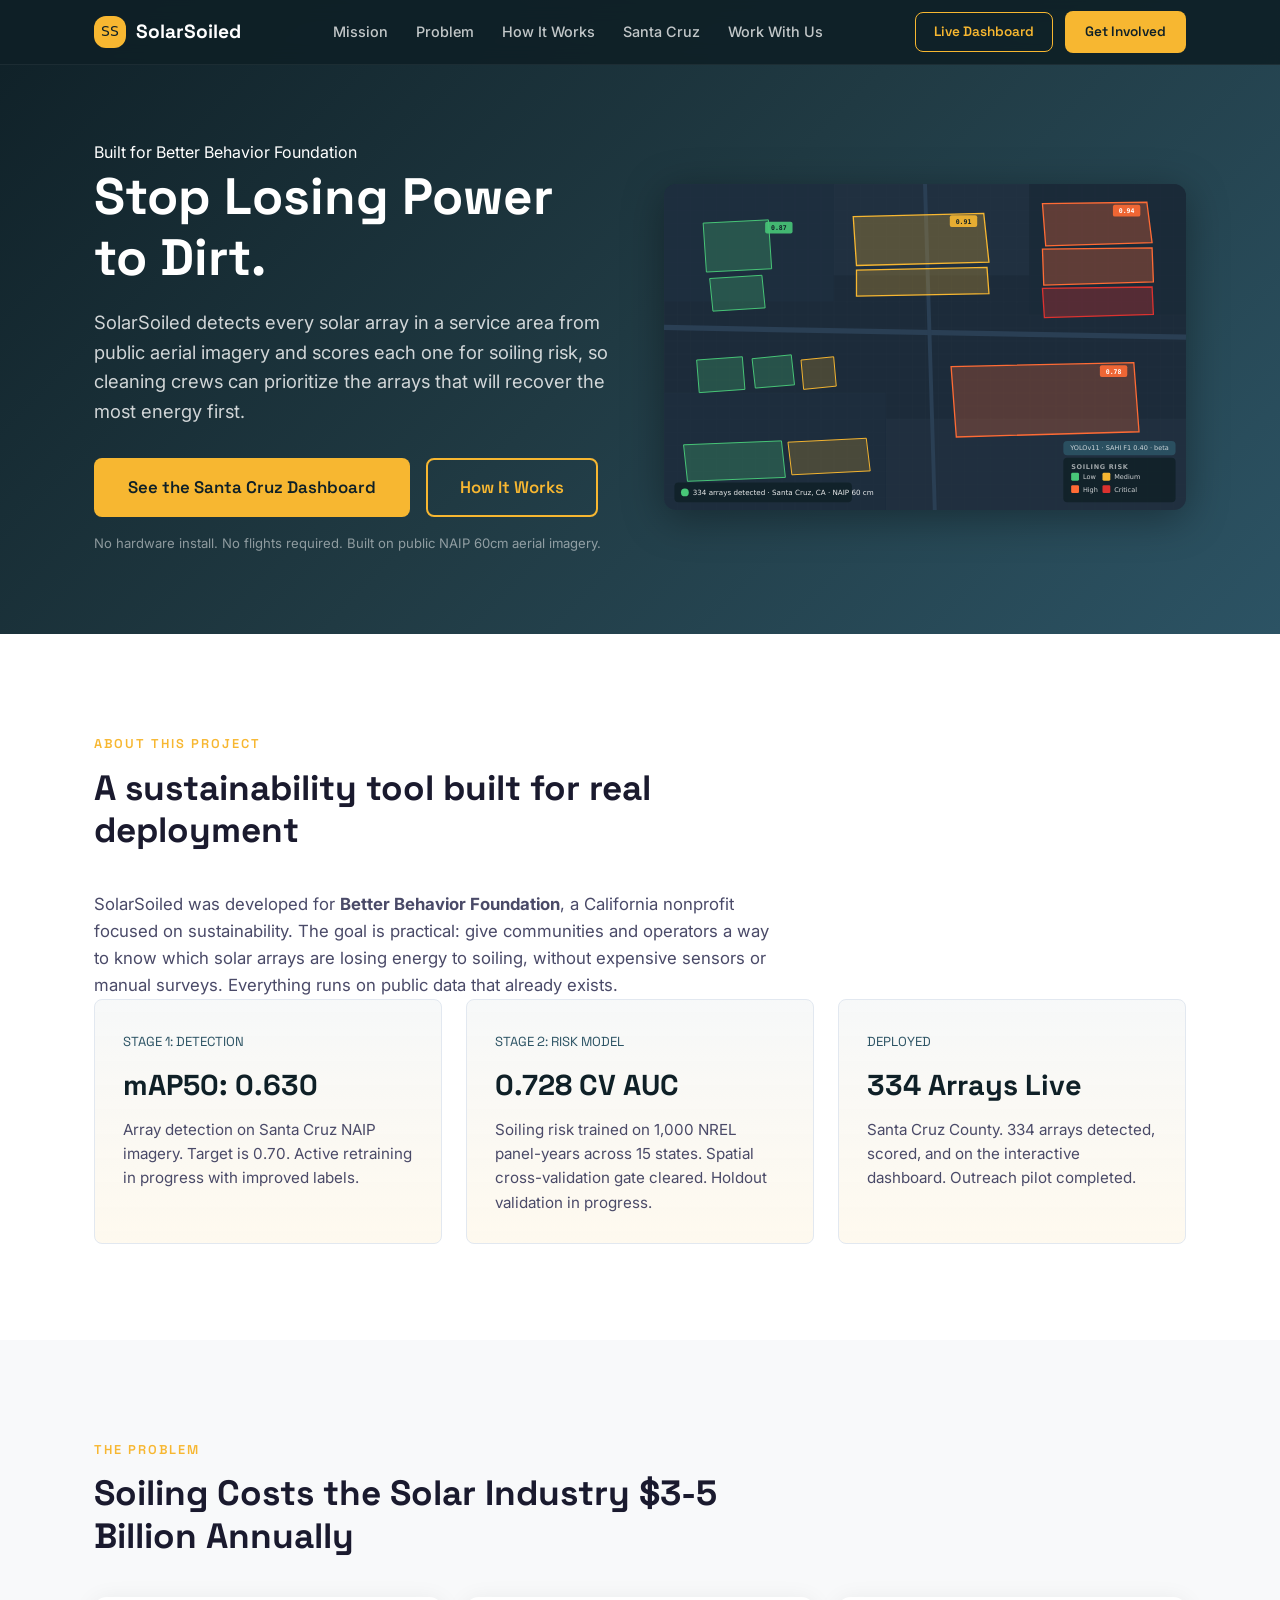
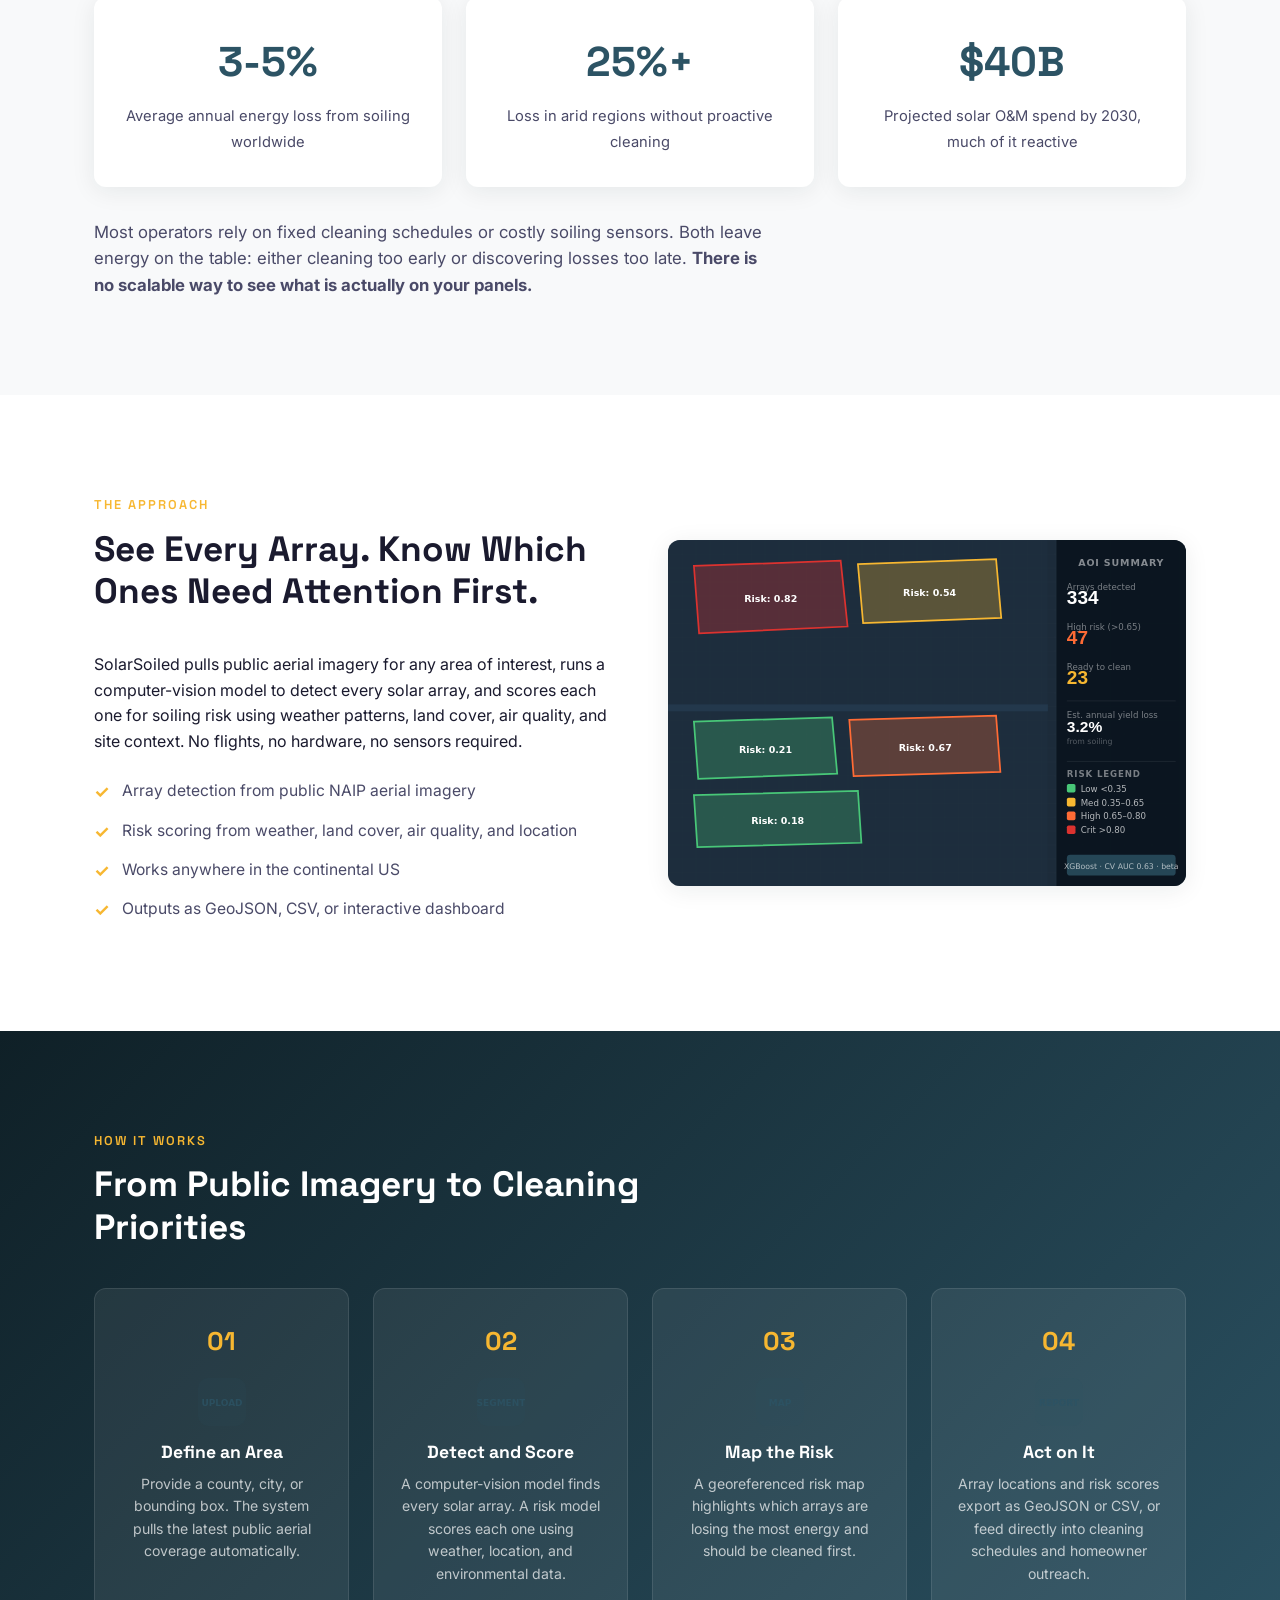
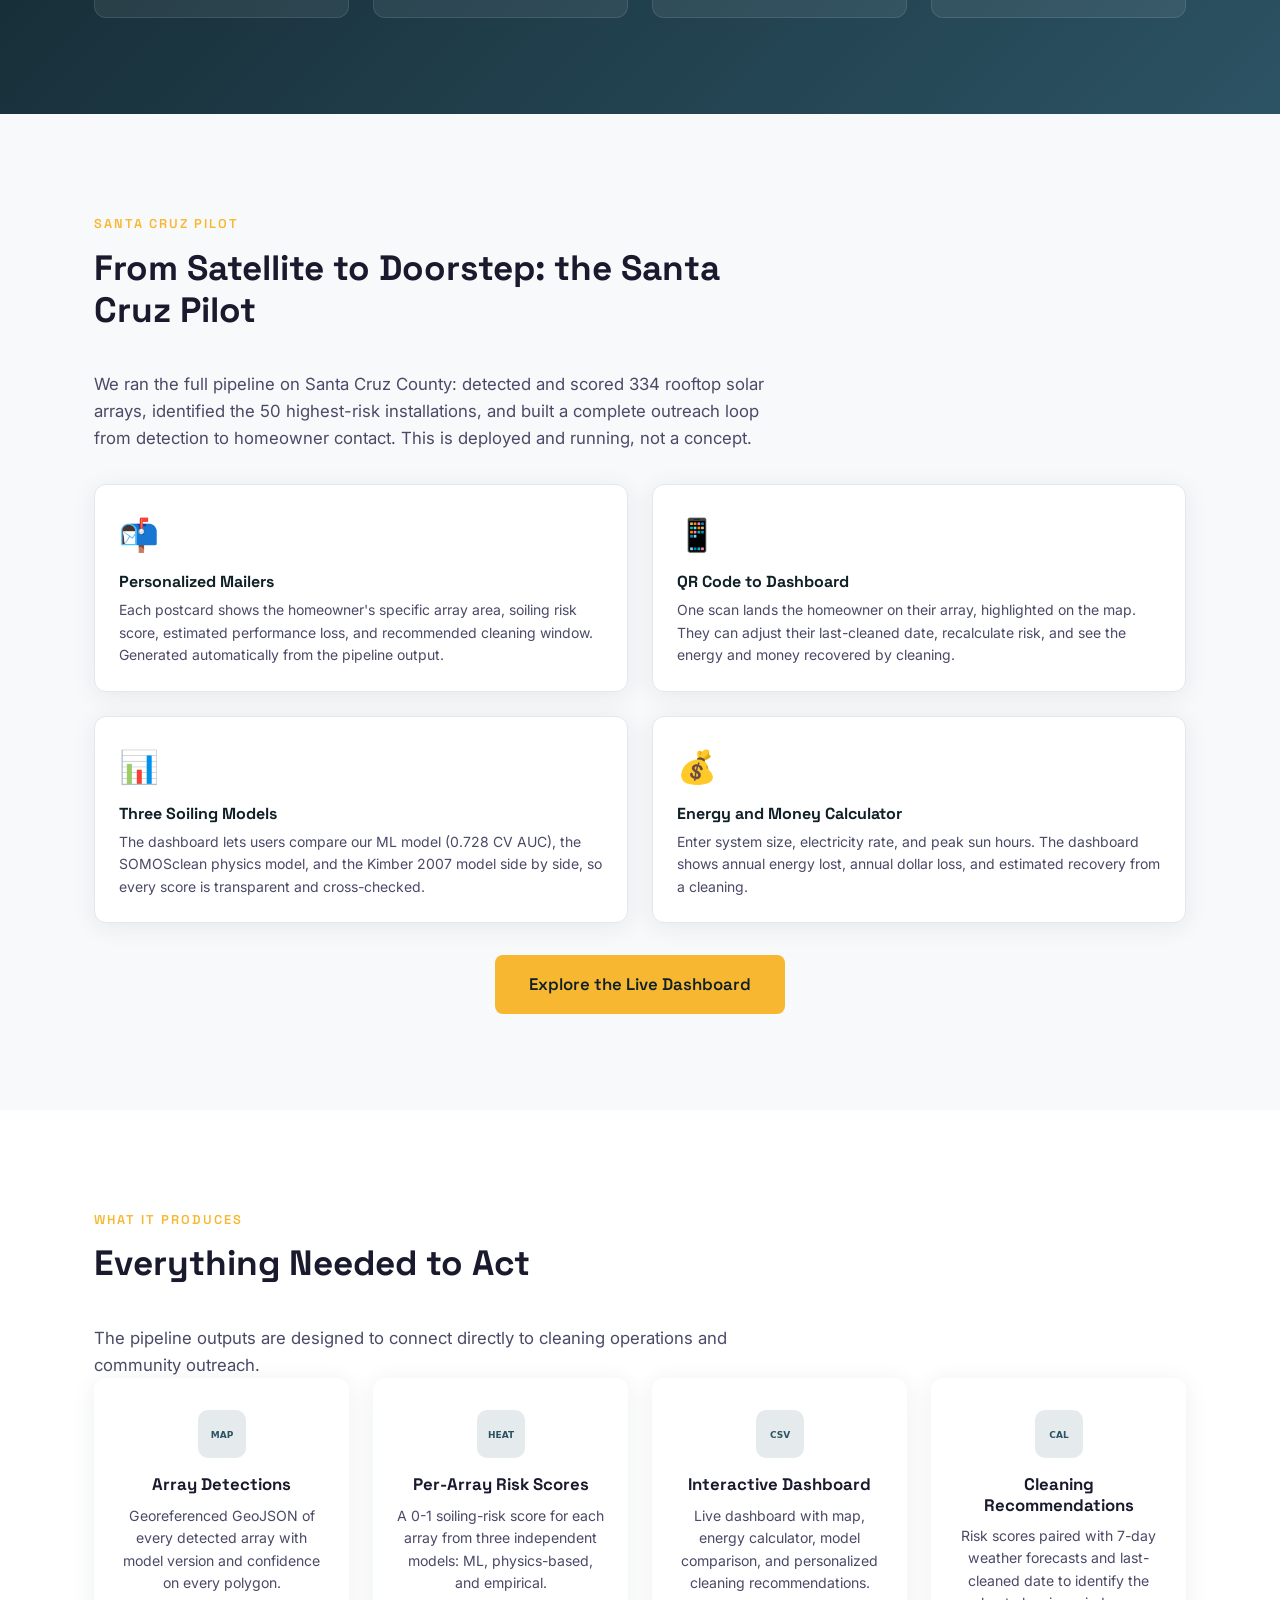
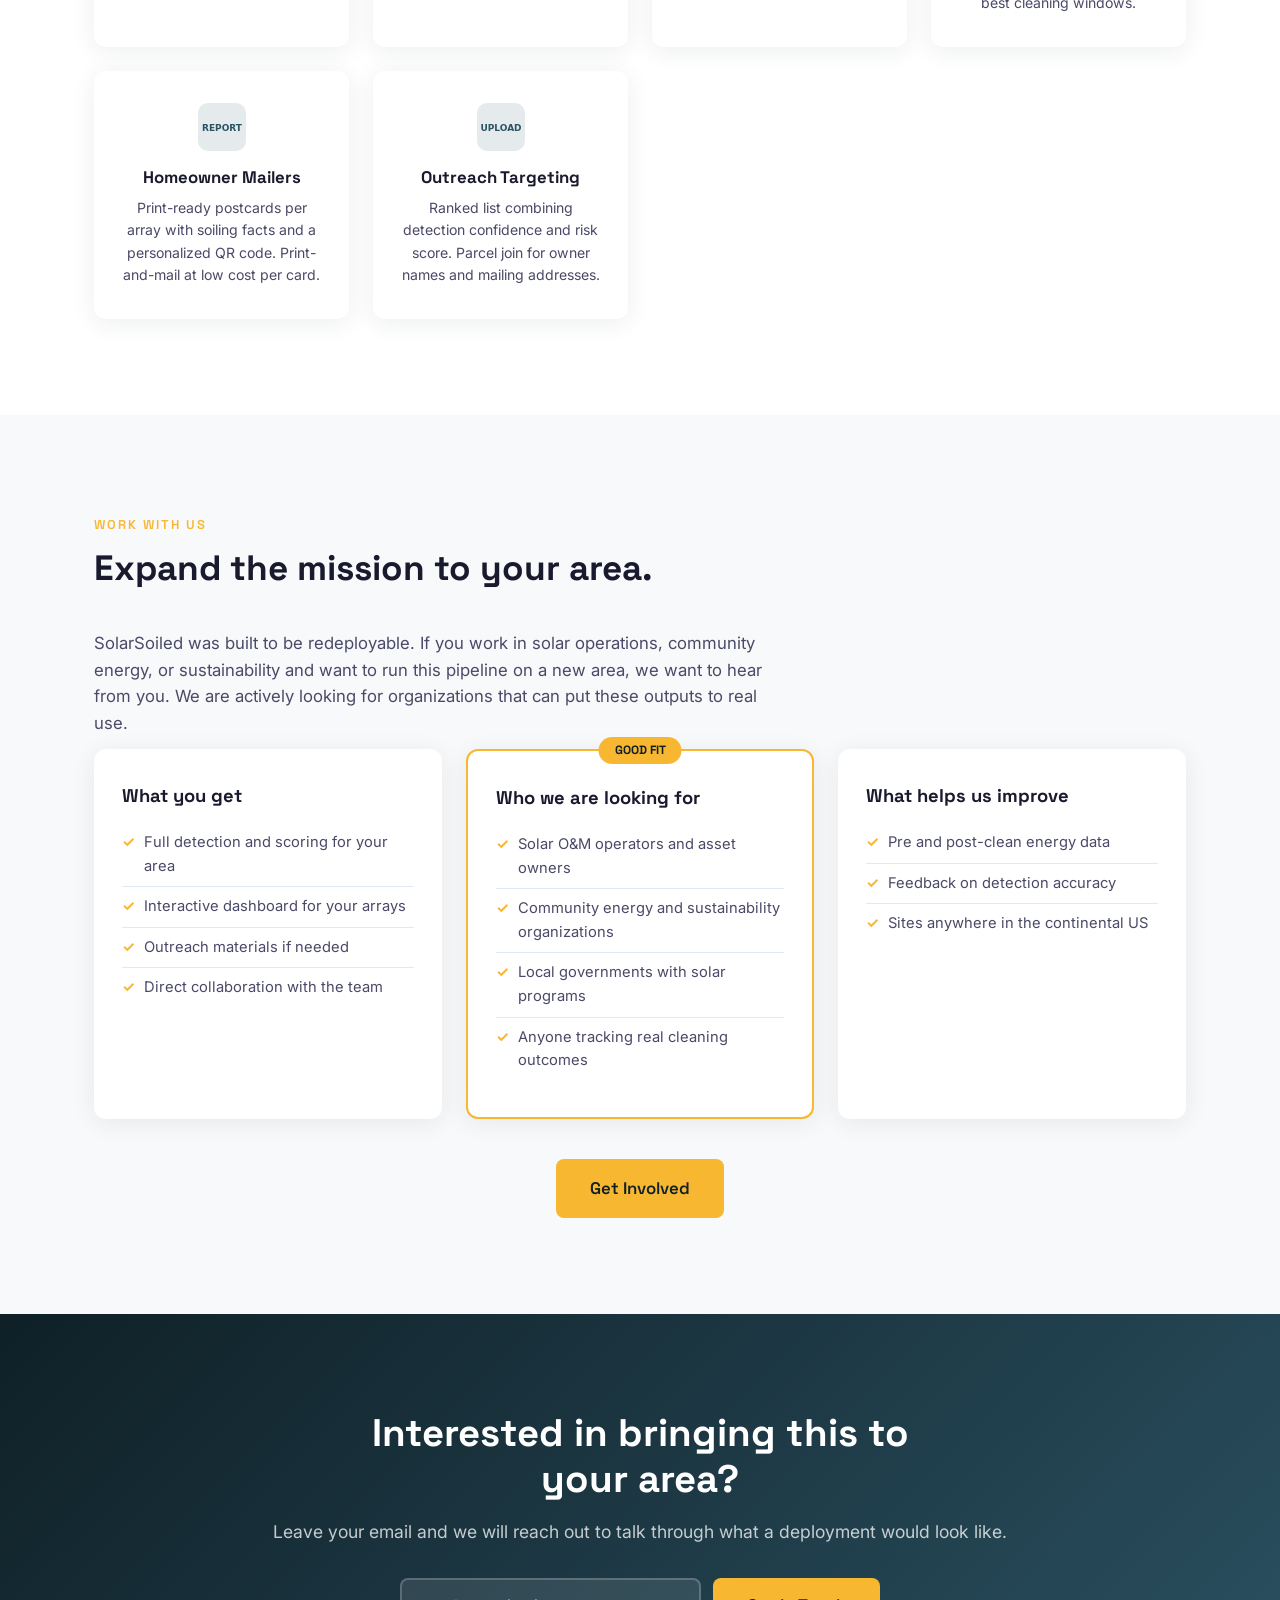
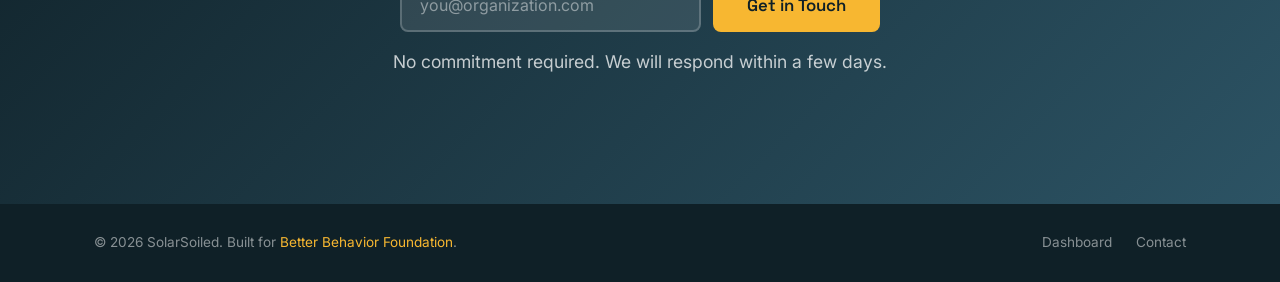
==== commit 284dec92: "feat(landing): reframe around BBF mission, real deployment; remove live demo, clean language" ====
--- a/solarsoiled-landing/index.html
+++ b/solarsoiled-landing/index.html
@@ -3,7 +3,7 @@
 <head>
   <meta charset="UTF-8" />
   <meta name="viewport" content="width=device-width, initial-scale=1.0" />
-  <title>SolarSoiled: Solar Array Detection &amp; Soiling Risk</title>
+  <title>SolarSoiled: Solar Array Detection and Soiling Risk</title>
   <link rel="stylesheet" href="styles.css" />
   <link rel="preconnect" href="https://fonts.googleapis.com" />
   <link rel="preconnect" href="https://fonts.gstatic.com" crossorigin />
@@ -19,15 +19,15 @@
         <span>SolarSoiled</span>
       </a>
       <ul class="nav-links" id="nav-links">
+        <li><a href="#mission">Mission</a></li>
         <li><a href="#problem">Problem</a></li>
-        <li><a href="#solution">Solution</a></li>
         <li><a href="#how-it-works">How It Works</a></li>
-        <li><a href="#outputs">Outputs</a></li>
-        <li><a href="#partners">Partners</a></li>
+        <li><a href="#outreach">Santa Cruz</a></li>
+        <li><a href="#partners">Work With Us</a></li>
       </ul>
       <div class="nav-actions">
-        <a href="dashboard.html" class="btn btn-sm btn-outline-gold">Live Dashboard ↗</a>
-        <a href="#cta" class="btn btn-sm nav-cta">Apply to be a Partner</a>
+        <a href="dashboard.html" class="btn btn-sm btn-outline-gold">Live Dashboard</a>
+        <a href="#cta" class="btn btn-sm nav-cta">Get Involved</a>
       </div>
       <button class="hamburger" id="hamburger" aria-label="Toggle menu" aria-expanded="false">
         <span></span><span></span><span></span>
@@ -39,21 +39,18 @@
   <header id="hero" class="hero">
     <div class="container hero-grid">
       <div class="hero-text">
+        <p class="hero-eyebrow">Built for Better Behavior Foundation</p>
         <h1>Stop Losing Power to&nbsp;Dirt.</h1>
         <p class="hero-sub">
-          SolarSoiled uses computer-vision ML to detect every solar array in
-          your service area and score each one for soiling risk so you
-          can clean smarter, not harder.
+          SolarSoiled detects every solar array in a service area from public aerial imagery
+          and scores each one for soiling risk, so cleaning crews can prioritize
+          the arrays that will recover the most energy first.
         </p>
         <div class="hero-actions">
-          <a href="#cta" class="btn btn-lg">Request a Demo</a>
-          <a href="#how-it-works" class="btn btn-lg btn-outline">See How It Works</a>
-        </div>
-        <div class="hero-links">
-          <a href="dashboard.html" class="hero-link-pill">🗺 Live Santa Cruz Dashboard ↗</a>
-        </div>
-        <p class="hero-note">No hardware install &bull; built on public NAIP 60cm aerial imagery</p>
-        <p class="hero-beta">Currently in early beta. Detection accuracy and coverage are still improving.</p>
+          <a href="dashboard.html" class="btn btn-lg">See the Santa Cruz Dashboard</a>
+          <a href="#how-it-works" class="btn btn-lg btn-outline">How It Works</a>
+        </div>
+        <p class="hero-note">No hardware install. No flights required. Built on public NAIP 60cm aerial imagery.</p>
       </div>
       <div class="hero-img">
         <img src="assets/hero-placeholder.svg" alt="Solar arrays detected in public NAIP aerial imagery with a soiling risk overlay" />
@@ -61,26 +58,32 @@
     </div>
   </header>
 
-  <!-- STATUS -->
-  <section id="status" class="section status-section">
-    <div class="container">
-      <span class="section-tag">Current Beta Status</span>
-      <h2>Live model quality, stated plainly</h2>
+  <!-- MISSION -->
+  <section id="mission" class="section status-section">
+    <div class="container">
+      <span class="section-tag">About This Project</span>
+      <h2>A sustainability tool built for real deployment</h2>
+      <p class="section-body">
+        SolarSoiled was developed for <strong>Better Behavior Foundation</strong>, a California
+        nonprofit focused on sustainability. The goal is practical: give communities and operators
+        a way to know which solar arrays are losing energy to soiling, without expensive sensors
+        or manual surveys. Everything runs on public data that already exists.
+      </p>
       <div class="status-grid">
         <div class="status-card">
-          <span class="status-label">Stage 1 Detection</span>
+          <span class="status-label">Stage 1: Detection</span>
           <strong class="status-metric">mAP50: 0.630</strong>
-          <p>Measured on a held-out 49-tile Santa Cruz test set. GA target is 0.70. Active retrain in progress with improved labels.</p>
+          <p>Array detection on Santa Cruz NAIP imagery. Target is 0.70. Active retraining in progress with improved labels.</p>
         </div>
         <div class="status-card">
-          <span class="status-label">Stage 2 Risk Model</span>
-          <strong class="status-metric">0.728 CV AUC ✓</strong>
-          <p>Spatial cross-validation on 1,000 NREL panel-years across 15 states. Spatial-CV gate cleared. Holdout-2022 AUC: 0.679 (target 0.70, in progress).</p>
+          <span class="status-label">Stage 2: Risk Model</span>
+          <strong class="status-metric">0.728 CV AUC</strong>
+          <p>Soiling risk trained on 1,000 NREL panel-years across 15 states. Spatial cross-validation gate cleared. Holdout validation in progress.</p>
         </div>
         <div class="status-card">
-          <span class="status-label">Live Deployment</span>
-          <strong class="status-metric">Deployed ✓</strong>
-          <p>Backend API live on Render. Santa Cruz homeowner dashboard deployed on GitHub Pages with 334 scored arrays and three soiling models to compare.</p>
+          <span class="status-label">Deployed</span>
+          <strong class="status-metric">334 Arrays Live</strong>
+          <p>Santa Cruz County. 334 arrays detected, scored, and on the interactive dashboard. Outreach pilot completed.</p>
         </div>
       </div>
     </div>
@@ -90,10 +93,10 @@
   <section id="problem" class="section bg-light">
     <div class="container">
       <span class="section-tag">The Problem</span>
-      <h2>Soiling Costs the Solar Industry <strong>$3–5 Billion</strong> Annually</h2>
+      <h2>Soiling Costs the Solar Industry <strong>$3-5 Billion</strong> Annually</h2>
       <div class="stat-grid">
         <div class="stat-card">
-          <span class="stat-num">3–5%</span>
+          <span class="stat-num">3-5%</span>
           <span class="stat-label">Average annual energy loss from soiling worldwide</span>
         </div>
         <div class="stat-card">
@@ -102,13 +105,13 @@
         </div>
         <div class="stat-card">
           <span class="stat-num">$40B</span>
-          <span class="stat-label">Projected O&amp;M spend by 2030, much of it reactive</span>
+          <span class="stat-label">Projected solar O&amp;M spend by 2030, much of it reactive</span>
         </div>
       </div>
       <p class="section-body">
         Most operators rely on fixed cleaning schedules or costly soiling sensors.
-        Both leave money on the table: you either clean too early or discover
-        losses too late. <strong>There's no scalable way to see what's actually
+        Both leave energy on the table: either cleaning too early or discovering
+        losses too late. <strong>There is no scalable way to see what is actually
         on your panels.</strong>
       </p>
     </div>
@@ -118,20 +121,19 @@
   <section id="solution" class="section">
     <div class="container solution-grid">
       <div class="solution-text">
-        <span class="section-tag">The Solution</span>
+        <span class="section-tag">The Approach</span>
         <h2>See Every Array. Know Which Ones Need Attention First.</h2>
         <p>
-          SolarSoiled pulls public NAIP 60cm aerial imagery for your AOI, runs a
-          YOLOv11 segmentation model to detect every solar array, and scores
-          each one for soiling risk using weather, land cover, and site
-          context. No flights, no hardware. Define an AOI and a refresh
-          cadence.
+          SolarSoiled pulls public aerial imagery for any area of interest, runs a
+          computer-vision model to detect every solar array, and scores each one
+          for soiling risk using weather patterns, land cover, air quality,
+          and site context. No flights, no hardware, no sensors required.
         </p>
         <ul class="check-list">
-          <li>Array-level detection via YOLOv11 polygon segmentation</li>
-          <li>Built on public NAIP aerial imagery</li>
-          <li>Spatial risk scoring from weather, land cover, and site context</li>
-          <li>Built for beta pilots before full production rollout</li>
+          <li>Array detection from public NAIP aerial imagery</li>
+          <li>Risk scoring from weather, land cover, air quality, and location</li>
+          <li>Works anywhere in the continental US</li>
+          <li>Outputs as GeoJSON, CSV, or interactive dashboard</li>
         </ul>
       </div>
       <div class="solution-img">
@@ -144,31 +146,31 @@
   <section id="how-it-works" class="section bg-dark">
     <div class="container">
       <span class="section-tag tag-light">How It Works</span>
-      <h2 class="text-white">From AOI to Cleaning Order in 4 Steps</h2>
+      <h2 class="text-white">From Public Imagery to Cleaning Priorities</h2>
       <div class="steps-grid">
         <div class="step-card">
           <div class="step-num">01</div>
           <img src="assets/icon-upload.svg" alt="" class="step-icon" />
-          <h3>Pick an AOI</h3>
-          <p>Define a county, site, or bounding box. We pull the latest public NAIP 60cm aerial coverage automatically.</p>
+          <h3>Define an Area</h3>
+          <p>Provide a county, city, or bounding box. The system pulls the latest public aerial coverage automatically.</p>
         </div>
         <div class="step-card">
           <div class="step-num">02</div>
           <img src="assets/icon-segment.svg" alt="" class="step-icon" />
-          <h3>Detect &amp; Score</h3>
-          <p>Our YOLOv11 model finds every array, then a risk model scores each one from weather and site context.</p>
+          <h3>Detect and Score</h3>
+          <p>A computer-vision model finds every solar array. A risk model scores each one using weather, location, and environmental data.</p>
         </div>
         <div class="step-card">
           <div class="step-num">03</div>
           <img src="assets/icon-map.svg" alt="" class="step-icon" />
-          <h3>Generate Risk Map</h3>
-          <p>A georeferenced risk map highlights the highest-priority arrays for your cleaning crew.</p>
+          <h3>Map the Risk</h3>
+          <p>A georeferenced risk map highlights which arrays are losing the most energy and should be cleaned first.</p>
         </div>
         <div class="step-card">
           <div class="step-num">04</div>
           <img src="assets/icon-report.svg" alt="" class="step-icon" />
-          <h3>Export &amp; Act</h3>
-          <p>Pull array polygons and per-array risk scores as GeoJSON or CSV, or fetch them via the beta API.</p>
+          <h3>Act on It</h3>
+          <p>Array locations and risk scores export as GeoJSON or CSV, or feed directly into cleaning schedules and homeowner outreach.</p>
         </div>
       </div>
     </div>
@@ -177,99 +179,54 @@
   <!-- OUTREACH PROGRAM -->
   <section id="outreach" class="section bg-light">
     <div class="container">
-      <span class="section-tag">Community Outreach</span>
+      <span class="section-tag">Santa Cruz Pilot</span>
       <h2>From Satellite to Doorstep: the Santa Cruz Pilot</h2>
       <p class="section-body">
-        We identified the 50 highest-risk solar arrays in Santa Cruz County
-        and built a full outreach loop: printed postcards mailed to each homeowner,
-        a QR code linking to their personalized risk report, and an interactive
-        dashboard where they can explore the data for themselves.
+        We ran the full pipeline on Santa Cruz County: detected and scored 334 rooftop
+        solar arrays, identified the 50 highest-risk installations, and built a complete
+        outreach loop from detection to homeowner contact. This is deployed and running,
+        not a concept.
       </p>
       <div class="outreach-grid">
         <div class="outreach-card">
           <div class="outreach-icon">📬</div>
           <h3>Personalized Mailers</h3>
           <p>
-            Each postcard shows the homeowner's specific array area, soiling
-            risk score, estimated performance loss, and recommended cleaning window
-           . Generated automatically from the pipeline output.
+            Each postcard shows the homeowner's specific array area, soiling risk score,
+            estimated performance loss, and recommended cleaning window.
+            Generated automatically from the pipeline output.
           </p>
         </div>
         <div class="outreach-card">
           <div class="outreach-icon">📱</div>
-          <h3>QR Code → Dashboard</h3>
+          <h3>QR Code to Dashboard</h3>
           <p>
-            One scan lands the homeowner on their array, auto-zoomed and highlighted
-            on the map. They can adjust their last-cleaned date, recalculate risk
-            live via the API, and see the energy and money saved by cleaning.
+            One scan lands the homeowner on their array, highlighted on the map.
+            They can adjust their last-cleaned date, recalculate risk, and see
+            the energy and money recovered by cleaning.
           </p>
         </div>
         <div class="outreach-card">
-          <div class="outreach-icon">🔬</div>
+          <div class="outreach-icon">📊</div>
           <h3>Three Soiling Models</h3>
           <p>
-            The dashboard lets users switch between our XGBoost ML model (CV AUC
-            0.728), the ENEL SOMOSclean physics model, and the Kimber 2007 linear
-            PM2.5 model. See how three different scientific approaches
-            assess the same array.
+            The dashboard lets users compare our ML model (0.728 CV AUC),
+            the SOMOSclean physics model, and the Kimber 2007 model side by side,
+            so every score is transparent and cross-checked.
           </p>
         </div>
         <div class="outreach-card">
-          <div class="outreach-icon">💡</div>
-          <h3>Energy &amp; Money Calculator</h3>
+          <div class="outreach-icon">💰</div>
+          <h3>Energy and Money Calculator</h3>
           <p>
-            Pure client-side calculator: enter system size, electricity rate, and
-            peak sun hours. The dashboard auto-fills estimated soiling loss from
-            the array's risk score and shows annual kWh lost, annual dollar loss,
-            and estimated recovery if cleaned.
+            Enter system size, electricity rate, and peak sun hours. The dashboard
+            shows annual energy lost, annual dollar loss, and estimated recovery
+            from a cleaning.
           </p>
         </div>
       </div>
       <div style="text-align:center;margin-top:2rem">
-        <a href="dashboard.html" class="btn btn-lg">Explore the Live Dashboard ↗</a>
-      </div>
-    </div>
-  </section>
-
-  <!-- LIVE DEMO -->
-  <section id="demo" class="section">
-    <div class="container">
-      <span class="section-tag">Live Demo</span>
-      <h2>Run a Real Analysis</h2>
-      <p class="section-body">
-        Enter a bounding box and see soiling risk scores computed on real NAIP aerial imagery.
-        Detection results are pre-computed for this demo AOI. The recommend and map steps run live.
-      </p>
-
-      <div class="demo-panel">
-        <div class="demo-form-row">
-          <div class="demo-field">
-            <label for="demo-aoi">Bounding Box <span class="field-hint">minx,miny,maxx,maxy (WGS84)</span></label>
-            <input id="demo-aoi" type="text" value="-122.05,36.90,-121.85,37.05" spellcheck="false" />
-          </div>
-          <div class="demo-field demo-field-sm">
-            <label for="demo-last-cleaned">Last Cleaned</label>
-            <input id="demo-last-cleaned" type="date" value="2025-01-01" />
-          </div>
-          <div class="demo-field demo-field-btn">
-            <label>&nbsp;</label>
-            <button id="demo-run" class="btn btn-lg">Run Analysis</button>
-          </div>
-        </div>
-
-        <div id="demo-progress" class="demo-progress hidden">
-          <div class="demo-stages">
-            <span class="demo-stage" id="stage-recommend">Recommend</span>
-            <span class="demo-stage-sep">→</span>
-            <span class="demo-stage" id="stage-viz">Render map</span>
-          </div>
-          <p id="demo-status" class="demo-status-text">Starting&hellip;</p>
-        </div>
-
-        <div id="demo-result" class="demo-result hidden">
-          <iframe id="demo-map" src="" title="Soiling risk map" frameborder="0"></iframe>
-          <p class="demo-map-hint">Hover any array for risk score and cleaning window &bull; Click the blue marker for the AOI summary</p>
-        </div>
+        <a href="dashboard.html" class="btn btn-lg">Explore the Live Dashboard</a>
       </div>
     </div>
   </section>
@@ -277,90 +234,88 @@
   <!-- PRODUCT OUTPUTS -->
   <section id="outputs" class="section">
     <div class="container">
-      <span class="section-tag">Product Outputs</span>
-      <h2>What You Get Today</h2>
-      <p class="section-body">
-        Beta partners get the first three deliverables today. The cleaning
-        recommendation engine is the next thing we&rsquo;re shipping, and your
-        feedback shapes how it works.
+      <span class="section-tag">What It Produces</span>
+      <h2>Everything Needed to Act</h2>
+      <p class="section-body">
+        The pipeline outputs are designed to connect directly to cleaning operations and community outreach.
       </p>
       <div class="output-grid">
         <div class="output-card">
           <img src="assets/icon-map.svg" alt="" class="output-icon" />
           <h3>Array Detections</h3>
-          <p>Georeferenced GeoJSON of every detected array in your AOI, with model version and confidence on every polygon.</p>
+          <p>Georeferenced GeoJSON of every detected array with model version and confidence on every polygon.</p>
         </div>
         <div class="output-card">
           <img src="assets/icon-heatmap.svg" alt="" class="output-icon" />
           <h3>Per-Array Risk Scores</h3>
-          <p>A 0&ndash;1 soiling-risk score for each array from three models: XGBoost ML (CV AUC 0.728), SOMOSclean physics, and Kimber 2007.</p>
+          <p>A 0-1 soiling-risk score for each array from three independent models: ML, physics-based, and empirical.</p>
         </div>
         <div class="output-card">
           <img src="assets/icon-csv.svg" alt="" class="output-icon" />
-          <h3>Live API &amp; Dashboard</h3>
-          <p>REST API live at <code>solarsoiled-api.onrender.com</code>. Homeowner dashboard on GitHub Pages with 334 Santa Cruz arrays, map, calculator, and model switcher.</p>
+          <h3>Interactive Dashboard</h3>
+          <p>Live dashboard with map, energy calculator, model comparison, and personalized cleaning recommendations.</p>
         </div>
         <div class="output-card">
           <img src="assets/icon-calendar.svg" alt="" class="output-icon" />
           <h3>Cleaning Recommendations</h3>
-          <p>Rule-based <code>/recommend-quick</code> endpoint pairs risk scores with 7-day weather forecasts and your last-cleaned date to flag the optimal cleaning window.</p>
+          <p>Risk scores paired with 7-day weather forecasts and last-cleaned date to identify the best cleaning windows.</p>
         </div>
         <div class="output-card">
           <img src="assets/icon-report.svg" alt="" class="output-icon" />
-          <h3>Print-Ready Mailers</h3>
-          <p>Auto-generated 6"×4" PDF postcards per array, with soiling facts and a personalized QR code. Integrated with Lob.com for print-and-mail at ~$1.50/card.</p>
+          <h3>Homeowner Mailers</h3>
+          <p>Print-ready postcards per array with soiling facts and a personalized QR code. Print-and-mail at low cost per card.</p>
         </div>
         <div class="output-card">
           <img src="assets/icon-upload.svg" alt="" class="output-icon" />
-          <h3>Target Selection</h3>
-          <p>Ranked outreach list combining detection confidence and soiling risk. Spatial join to parcel data for owner names and mailing addresses.</p>
-        </div>
-      </div>
-    </div>
-  </section>
-
-  <!-- DESIGN PARTNER PROGRAM -->
+          <h3>Outreach Targeting</h3>
+          <p>Ranked list combining detection confidence and risk score. Parcel join for owner names and mailing addresses.</p>
+        </div>
+      </div>
+    </div>
+  </section>
+
+  <!-- WORK WITH US -->
   <section id="partners" class="section bg-light">
     <div class="container">
-      <span class="section-tag">Design Partner Program</span>
-      <h2>Help shape the product. Get free access during beta.</h2>
-      <p class="section-body">
-        We're working with a small group of solar O&amp;M operators and asset owners
-        to refine soiling detection and cleaning recommendations against real fleets.
-        In exchange for feedback and reported clean outcomes, design partners get
-        free access during beta plus direct input on what ships next. Pricing comes
-        after we&rsquo;ve earned it.
+      <span class="section-tag">Work With Us</span>
+      <h2>Expand the mission to your area.</h2>
+      <p class="section-body">
+        SolarSoiled was built to be redeployable. If you work in solar operations,
+        community energy, or sustainability and want to run this pipeline on a new
+        area, we want to hear from you. We are actively looking for organizations
+        that can put these outputs to real use.
       </p>
       <div class="partner-grid">
         <div class="partner-card">
           <h3>What you get</h3>
           <ul>
-            <li>Free analyses on your fleet during beta</li>
-            <li>Direct line to the team</li>
-            <li>Custom output formats for your stack</li>
-            <li>First access to GA pricing and features</li>
+            <li>Full detection and scoring for your area</li>
+            <li>Interactive dashboard for your arrays</li>
+            <li>Outreach materials if needed</li>
+            <li>Direct collaboration with the team</li>
           </ul>
         </div>
         <div class="partner-card featured">
-          <div class="badge">Mutual Win</div>
-          <h3>What we ask</h3>
+          <div class="badge">Good fit</div>
+          <h3>Who we are looking for</h3>
           <ul>
-            <li>~30 min/month of feedback calls</li>
-            <li>Pre/post-clean energy data when you clean</li>
-            <li>Honest opinions on what is working and what is not</li>
+            <li>Solar O&amp;M operators and asset owners</li>
+            <li>Community energy and sustainability organizations</li>
+            <li>Local governments with solar programs</li>
+            <li>Anyone tracking real cleaning outcomes</li>
           </ul>
         </div>
         <div class="partner-card">
-          <h3>Ideal partner</h3>
+          <h3>What helps us improve</h3>
           <ul>
-            <li>Operates 1+ MW of PV</li>
-            <li>Sites within CONUS NAIP coverage (anywhere in the lower 48)</li>
-            <li>Tracks per-array energy production</li>
+            <li>Pre and post-clean energy data</li>
+            <li>Feedback on detection accuracy</li>
+            <li>Sites anywhere in the continental US</li>
           </ul>
         </div>
       </div>
       <div class="partner-cta">
-        <a href="#cta" class="btn btn-lg">Apply to be a Partner</a>
+        <a href="#cta" class="btn btn-lg">Get Involved</a>
       </div>
     </div>
   </section>
@@ -368,135 +323,41 @@
   <!-- FINAL CTA -->
   <section id="cta" class="section cta-section">
     <div class="container cta-inner">
-      <h2>Ready to See Where Soiling Is Eating Your Yield?</h2>
-      <p>Join the early-access program and get your first analysis free.</p>
+      <h2>Interested in bringing this to your area?</h2>
+      <p>Leave your email and we will reach out to talk through what a deployment would look like.</p>
       <form class="cta-form" action="https://formsubmit.co/solarsoil.app@gmail.com" method="POST">
-        <input type="email" name="email" placeholder="you@company.com" required />
+        <input type="email" name="email" placeholder="you@organization.com" required />
         <input type="hidden" name="_subject" value="SolarSoiled: new early-access signup" />
         <input type="hidden" name="_captcha" value="false" />
         <input type="hidden" name="_template" value="table" />
-        <button type="submit" class="btn btn-lg">Get Early Access</button>
+        <button type="submit" class="btn btn-lg">Get in Touch</button>
       </form>
-      <p class="cta-fine">No credit card required &bull; Beta onboarding via a 30-min intro call</p>
+      <p class="cta-fine">No commitment required. We will respond within a few days.</p>
     </div>
   </section>
 
   <!-- FOOTER -->
   <footer class="footer">
     <div class="container footer-inner">
-      <p>&copy; 2026 SolarSoiled. All rights reserved.</p>
+      <p>&copy; 2026 SolarSoiled. Built for <a href="#mission" style="color:var(--gold);text-decoration:none">Better Behavior Foundation</a>.</p>
       <ul class="footer-links">
-        <li><a href="#">Privacy</a></li>
-        <li><a href="#">Terms</a></li>
-        <li><a href="#">Contact</a></li>
+        <li><a href="dashboard.html">Dashboard</a></li>
+        <li><a href="mailto:solarsoil.app@gmail.com">Contact</a></li>
       </ul>
     </div>
   </footer>
 
   <script>
-    const API = 'https://solarsoiled-api.onrender.com';
-    const API_KEY = '';
-
-    const runBtn      = document.getElementById('demo-run');
-    const progressEl  = document.getElementById('demo-progress');
-    const resultEl    = document.getElementById('demo-result');
-    const statusEl    = document.getElementById('demo-status');
-    const mapFrame    = document.getElementById('demo-map');
-
-    function setStage(name) {
-      document.querySelectorAll('.demo-stage').forEach(s => s.classList.remove('active'));
-      const el = document.getElementById('stage-' + name);
-      if (el) el.classList.add('active');
-    }
-    function setAllDone() {
-      document.querySelectorAll('.demo-stage').forEach(s => {
-        s.classList.remove('active');
-        s.classList.add('done');
-      });
-    }
-
-    runBtn.addEventListener('click', async () => {
-      const aoi         = document.getElementById('demo-aoi').value.trim();
-      const lastCleaned = document.getElementById('demo-last-cleaned').value;
-      if (!aoi || !lastCleaned) return;
-
-      runBtn.disabled = true;
-      progressEl.classList.remove('hidden');
-      resultEl.classList.add('hidden');
-      statusEl.textContent = 'Submitting job…';
-      document.querySelectorAll('.demo-stage').forEach(s => {
-        s.classList.remove('active', 'done');
-      });
-
-      let jobId;
-      try {
-        const resp = await fetch(`${API}/jobs`, {
-          method: 'POST',
-          headers: { 'Content-Type': 'application/json', 'X-API-Key': API_KEY },
-          body: JSON.stringify({
-            aoi,
-            partner_id: 'smoketest',
-            weights: 'production',
-            soiling_model: 'soiling_production',
-            last_cleaned: lastCleaned,
-            skip_tile: true,
-            skip_detect: true,
-            skip_score: true,
-          }),
-        });
-        const data = await resp.json();
-        jobId = data.job_id;
-        statusEl.textContent = 'Job queued…';
-      } catch (err) {
-        statusEl.textContent = 'Error: ' + err.message;
-        runBtn.disabled = false;
-        return;
-      }
-
-      const evtSource = new EventSource(`${API}/jobs/${jobId}/events`);
-
-      evtSource.addEventListener('stage', (e) => {
-        const { stage, message } = JSON.parse(e.data);
-        setStage(stage);
-        statusEl.textContent = message || stage;
-      });
-
-      evtSource.addEventListener('done', (e) => {
-        evtSource.close();
-        const data = JSON.parse(e.data);
-        setAllDone();
-        statusEl.textContent = 'Done!';
-        mapFrame.src = `${API}${data.risk_map_url}`;
-        resultEl.classList.remove('hidden');
-        runBtn.disabled = false;
-      });
-
-      evtSource.addEventListener('error', (e) => {
-        evtSource.close();
-        try {
-          const msg = JSON.parse(e.data);
-          statusEl.textContent = 'Error: ' + (msg.error || msg);
-        } catch (_) {
-          statusEl.textContent = 'Connection error. Is the API running?';
-        }
-        runBtn.disabled = false;
-      });
-    });
-  </script>
-
-  <script>
+    const navLinks  = document.getElementById('nav-links');
     const hamburger = document.getElementById('hamburger');
-    const navLinks  = document.getElementById('nav-links');
     hamburger.addEventListener('click', () => {
       const open = navLinks.classList.toggle('open');
       hamburger.setAttribute('aria-expanded', open);
     });
     navLinks.querySelectorAll('a').forEach(a =>
-      a.addEventListener('click', () => {
-        navLinks.classList.remove('open');
-        hamburger.setAttribute('aria-expanded', false);
-      })
-    );
+      a.addEventListener('click', () =>
+        navLinks.classList.remove('open')));
   </script>
+
 </body>
 </html>
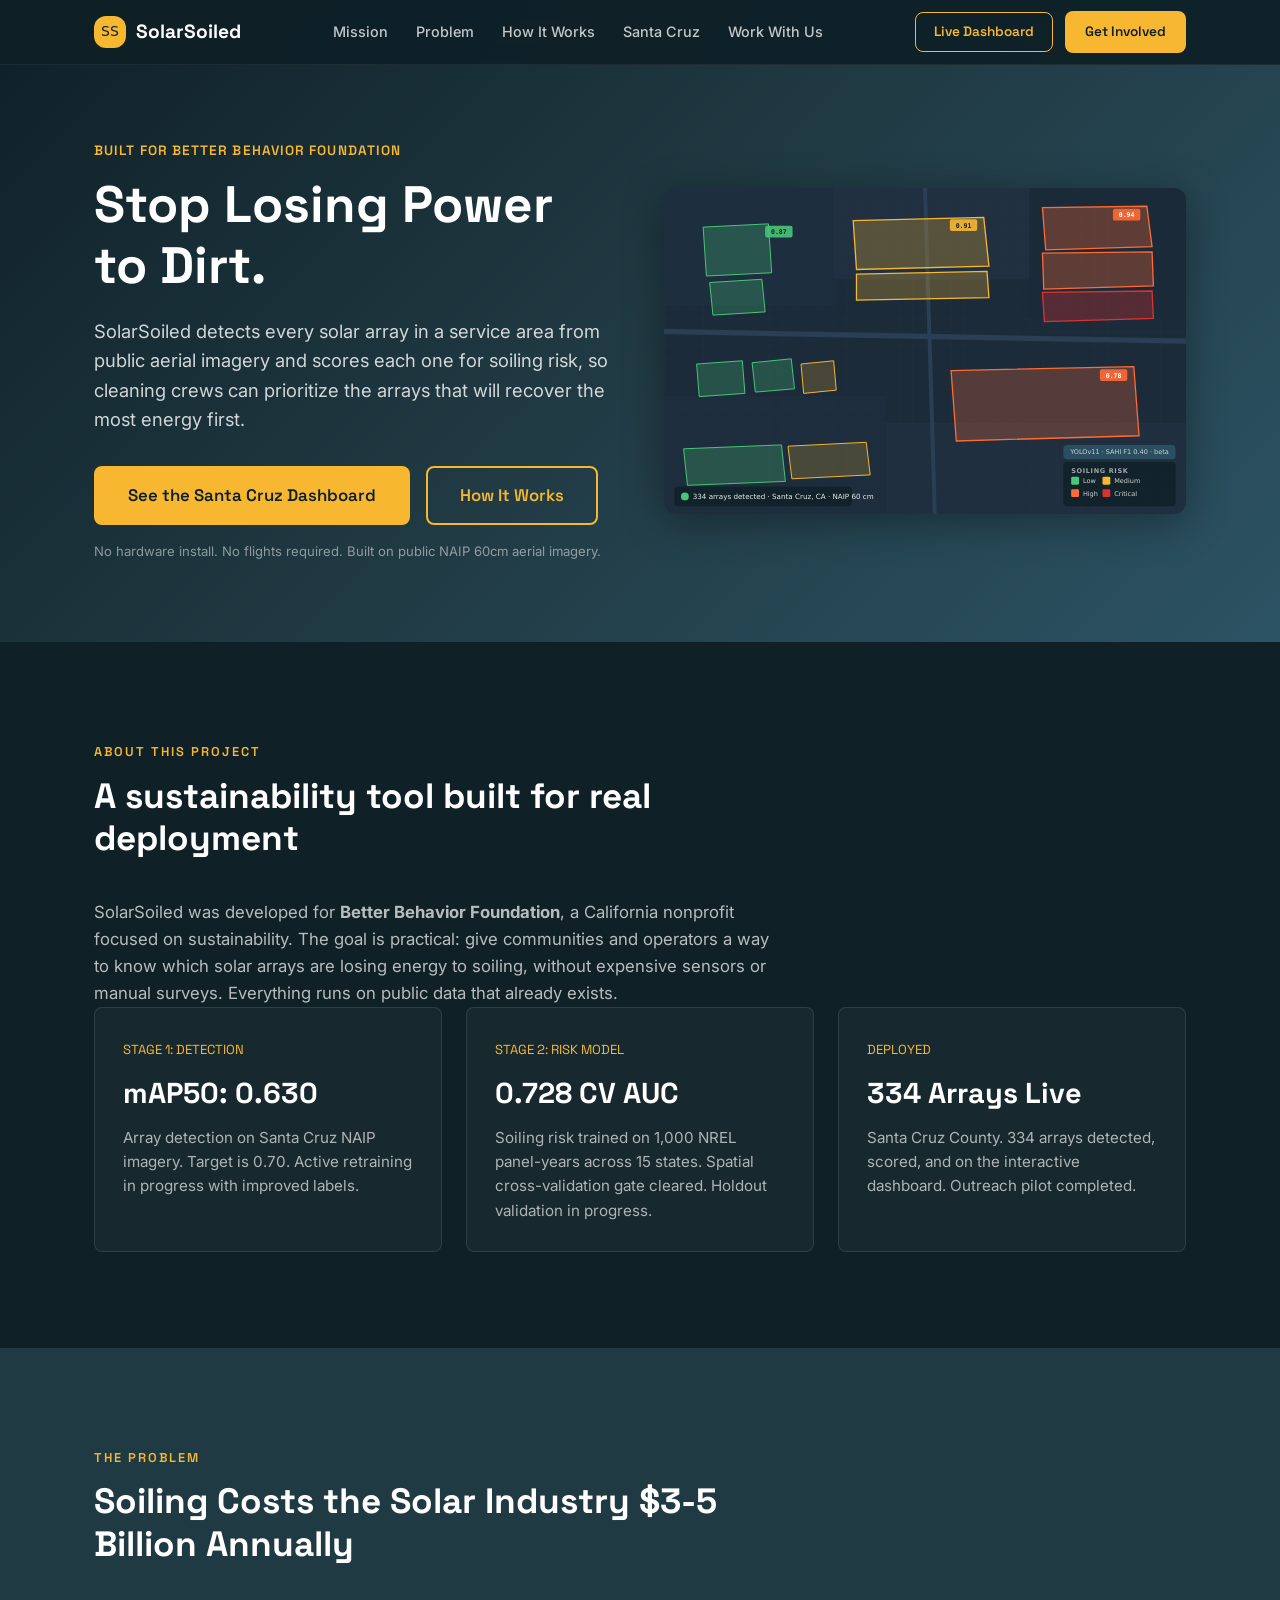
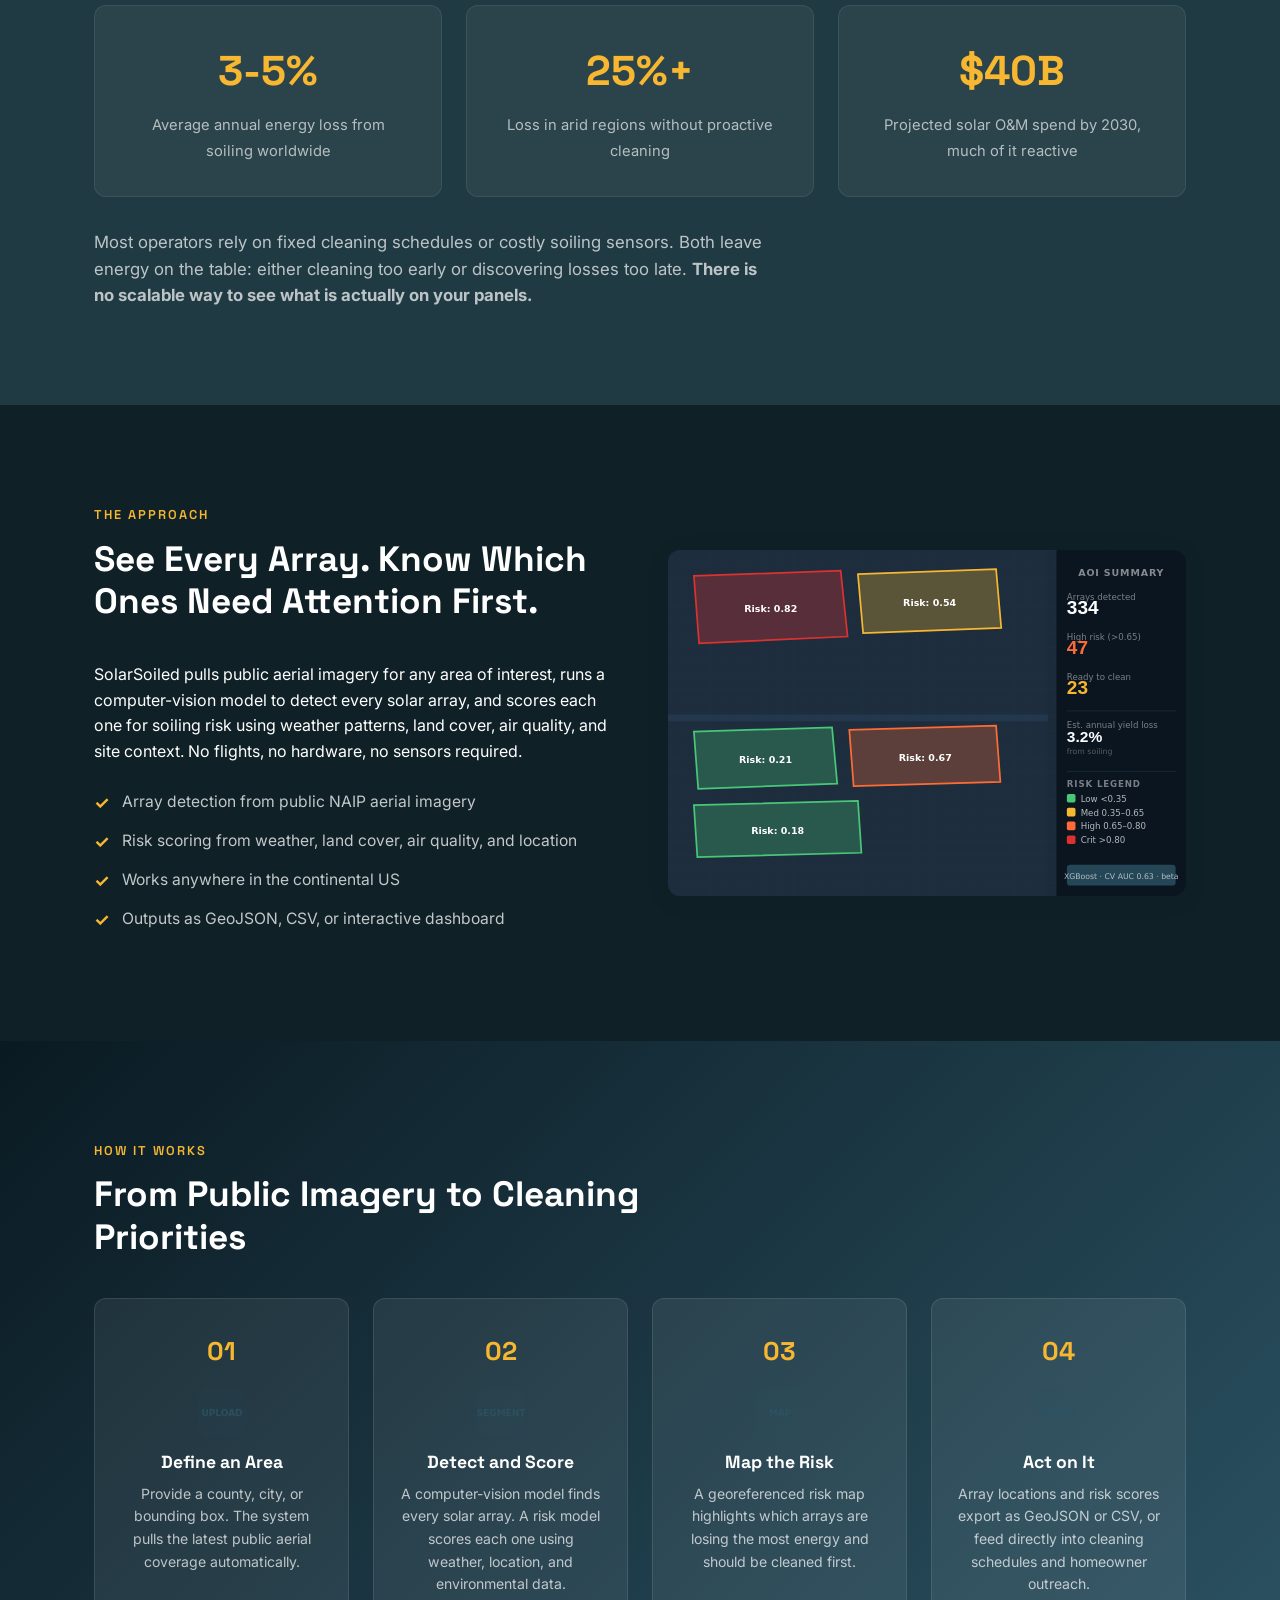
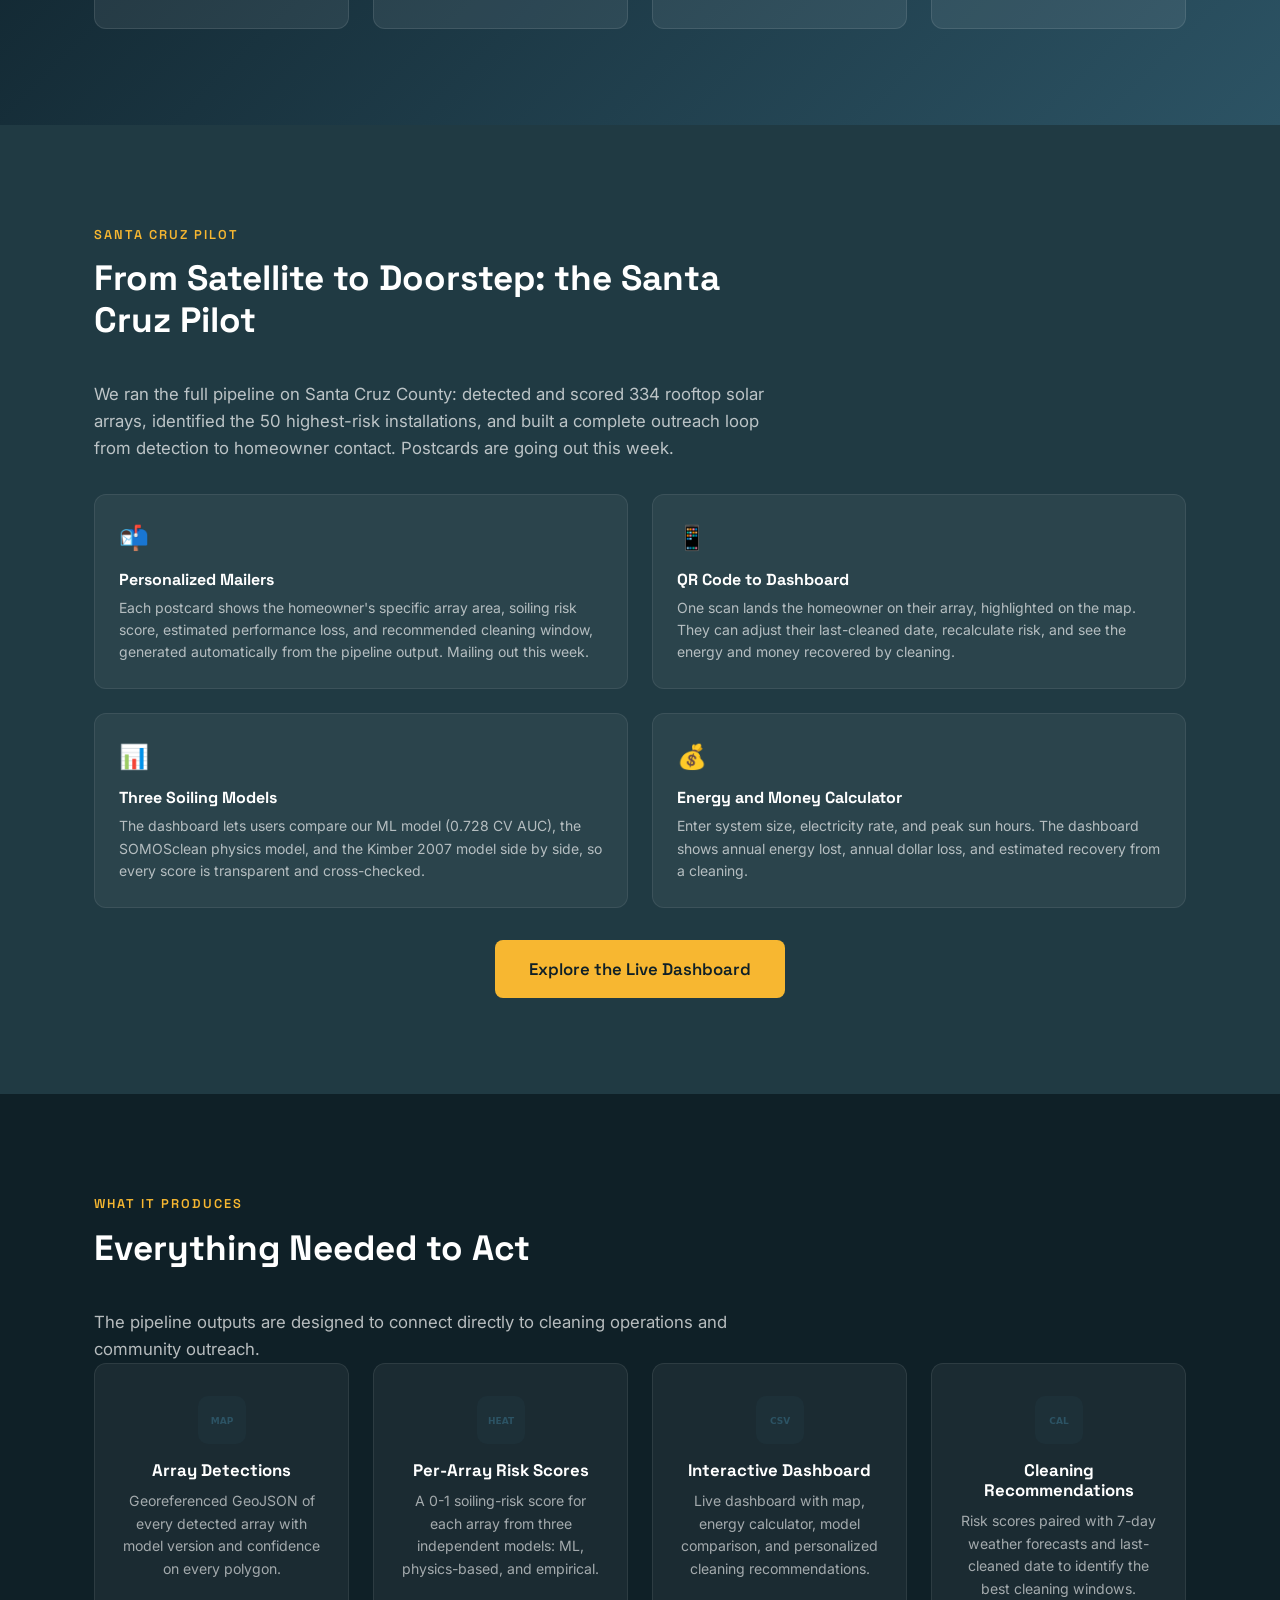
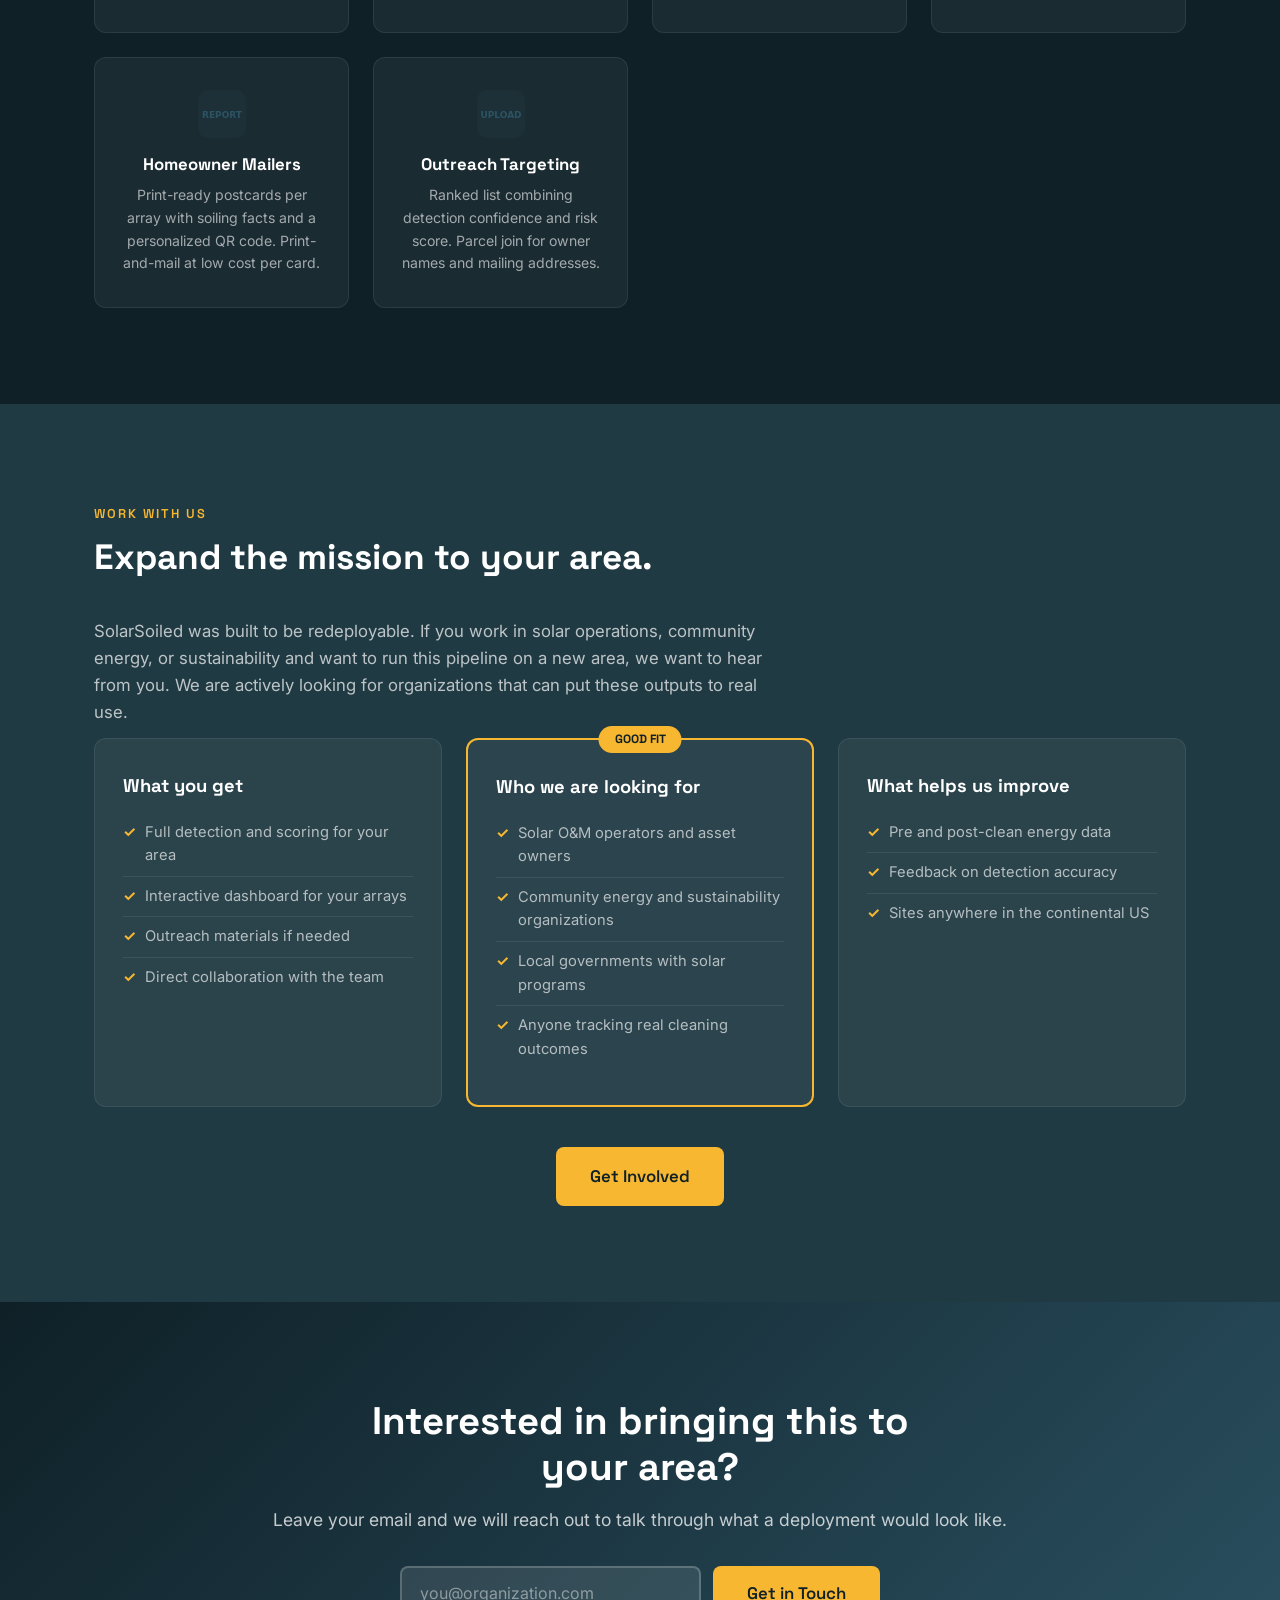
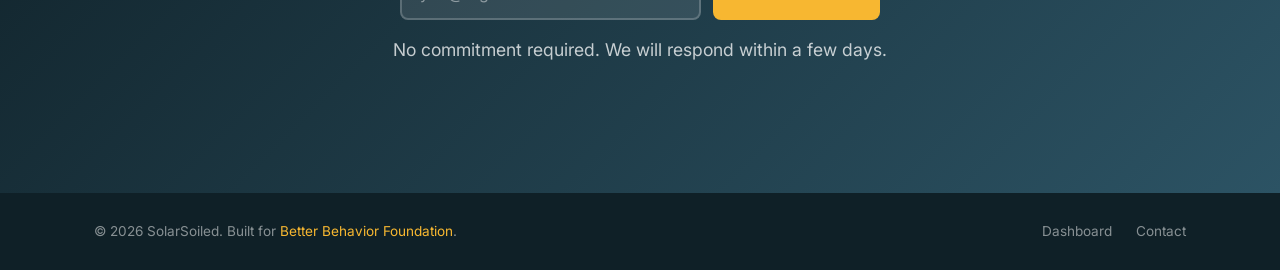
==== commit 98f662de: "feat(site): dark theme throughout, fix outreach copy to this week, add BBF eyebrow" ====
--- a/solarsoiled-landing/index.html
+++ b/solarsoiled-landing/index.html
@@ -184,8 +184,7 @@
       <p class="section-body">
         We ran the full pipeline on Santa Cruz County: detected and scored 334 rooftop
         solar arrays, identified the 50 highest-risk installations, and built a complete
-        outreach loop from detection to homeowner contact. This is deployed and running,
-        not a concept.
+        outreach loop from detection to homeowner contact. Postcards are going out this week.
       </p>
       <div class="outreach-grid">
         <div class="outreach-card">
@@ -193,8 +192,8 @@
           <h3>Personalized Mailers</h3>
           <p>
             Each postcard shows the homeowner's specific array area, soiling risk score,
-            estimated performance loss, and recommended cleaning window.
-            Generated automatically from the pipeline output.
+            estimated performance loss, and recommended cleaning window,
+            generated automatically from the pipeline output. Mailing out this week.
           </p>
         </div>
         <div class="outreach-card">
--- a/solarsoiled-landing/styles.css
+++ b/solarsoiled-landing/styles.css
@@ -23,7 +23,8 @@
 
 body {
   font-family: 'Inter', system-ui, sans-serif;
-  color: var(--text); line-height: 1.6;
+  color: var(--white); line-height: 1.6;
+  background: var(--navy);
   -webkit-font-smoothing: antialiased;
 }
 
@@ -97,58 +98,59 @@
 .hero-img img  { border-radius: var(--radius); box-shadow: 0 8px 40px rgba(0,0,0,.35); }
 
 /* Sections */
-.section  { padding: 96px 0; }
-.bg-light { background: var(--off-wht); }
-.bg-dark  { background: linear-gradient(135deg, var(--navy), var(--teal)); color: var(--white); }
+.section  { padding: 96px 0; background: var(--navy); color: var(--white); }
+.bg-light { background: var(--mid); }
+.bg-dark  { background: linear-gradient(135deg, #0a1a22, var(--teal)); color: var(--white); }
 .section-tag {
   display: inline-block; font-family: 'Space Grotesk', sans-serif;
   font-weight: 600; font-size: .8rem; text-transform: uppercase;
   letter-spacing: 2px; color: var(--gold); margin-bottom: 12px;
 }
 .tag-light { color: var(--gold); }
-.section h2 { font-size: 2.2rem; margin-bottom: 40px; max-width: 700px; }
-.section-body { font-size: 1.05rem; color: var(--gray); max-width: 680px; margin-top: 32px; }
+.section h2 { font-size: 2.2rem; margin-bottom: 40px; max-width: 700px; color: var(--white); }
+.section-body { font-size: 1.05rem; color: rgba(255,255,255,.7); max-width: 680px; margin-top: 32px; }
 .text-white { color: var(--white); }
 
 /* Status */
-.status-section { background: var(--white); }
+.status-section { background: var(--navy); }
 .status-grid {
   display: grid; grid-template-columns: repeat(3, 1fr); gap: 24px;
 }
 .status-card {
-  border: 1px solid var(--lt-gray);
+  border: 1px solid rgba(255,255,255,.1);
   border-radius: 8px;
   padding: 28px;
-  background: linear-gradient(180deg, rgba(44,83,100,.04), rgba(247,183,49,.08));
+  background: rgba(255,255,255,.04);
 }
 .status-label {
   display: inline-block;
   font-family: 'Space Grotesk', sans-serif;
   font-size: .82rem;
   text-transform: uppercase;
-  color: var(--teal);
+  color: var(--gold);
   margin-bottom: 10px;
 }
 .status-metric {
   display: block;
   font-family: 'Space Grotesk', sans-serif;
   font-size: 1.8rem;
-  color: var(--navy);
+  color: var(--white);
   margin-bottom: 10px;
 }
-.status-card p { color: var(--gray); font-size: .95rem; }
+.status-card p { color: rgba(255,255,255,.65); font-size: .95rem; }
 
 /* Stat Grid */
 .stat-grid { display: grid; grid-template-columns: repeat(3, 1fr); gap: 24px; }
 .stat-card {
-  background: var(--white); border-radius: var(--radius);
-  padding: 32px; text-align: center; box-shadow: var(--shadow);
+  background: rgba(255,255,255,.05); border-radius: var(--radius);
+  border: 1px solid rgba(255,255,255,.08);
+  padding: 32px; text-align: center;
 }
 .stat-num {
   display: block; font-family: 'Space Grotesk', sans-serif;
-  font-size: 2.6rem; font-weight: 700; color: var(--teal); margin-bottom: 8px;
-}
-.stat-label { font-size: .92rem; color: var(--gray); }
+  font-size: 2.6rem; font-weight: 700; color: var(--gold); margin-bottom: 8px;
+}
+.stat-label { font-size: .92rem; color: rgba(255,255,255,.65); }
 
 /* Solution */
 .solution-grid {
@@ -159,7 +161,7 @@
 .check-list { list-style: none; margin-top: 24px; }
 .check-list li {
   position: relative; padding-left: 28px;
-  margin-bottom: 14px; font-size: .98rem; color: var(--gray);
+  margin-bottom: 14px; font-size: .98rem; color: rgba(255,255,255,.75);
 }
 .check-list li::before {
   content: "\2713"; position: absolute; left: 0; top: 0;
@@ -186,23 +188,15 @@
 /* Outputs */
 .output-grid { display: grid; grid-template-columns: repeat(4, 1fr); gap: 24px; }
 .output-card {
-  background: var(--white); border-radius: var(--radius);
-  padding: 32px 24px; box-shadow: var(--shadow);
-  text-align: center; transition: transform .2s;
-}
-.output-card:hover { transform: translateY(-4px); }
+  background: rgba(255,255,255,.05); border-radius: var(--radius);
+  border: 1px solid rgba(255,255,255,.08);
+  padding: 32px 24px; text-align: center; transition: transform .2s, background .2s;
+}
+.output-card:hover { transform: translateY(-4px); background: rgba(255,255,255,.09); }
 .output-icon { width: 48px; height: 48px; margin: 0 auto 16px; }
-.output-card h3 { font-size: 1.05rem; margin-bottom: 10px; }
-.output-card p  { font-size: .88rem; color: var(--gray); }
-.output-card.roadmap { border: 1px dashed rgba(0,0,0,.12); background: rgba(255,255,255,.6); }
-.badge-roadmap {
-  display: inline-block; margin-left: 6px; vertical-align: middle;
-  background: var(--gold); color: var(--navy);
-  font-size: .65rem; font-weight: 700; letter-spacing: .04em;
-  padding: 3px 8px; border-radius: 10px;
-  font-family: 'Space Grotesk', sans-serif; text-transform: uppercase;
-}
-.output-card code { font-size: .82em; background: rgba(0,0,0,.05); padding: 1px 5px; border-radius: 3px; }
+.output-card h3 { font-size: 1.05rem; margin-bottom: 10px; color: var(--white); }
+.output-card p  { font-size: .88rem; color: rgba(255,255,255,.6); }
+.output-card code { font-size: .82em; background: rgba(255,255,255,.1); padding: 1px 5px; border-radius: 3px; }
 
 /* Pricing */
 .pricing-grid { display: grid; grid-template-columns: repeat(3, 1fr); gap: 24px; }
@@ -238,20 +232,20 @@
 /* Design Partner Program */
 .partner-grid { display: grid; grid-template-columns: repeat(3, 1fr); gap: 24px; margin-top: 12px; }
 .partner-card {
-  background: var(--white); border-radius: var(--radius);
-  padding: 36px 28px; box-shadow: var(--shadow);
-  position: relative; text-align: left;
+  background: rgba(255,255,255,.05); border-radius: var(--radius);
+  border: 1px solid rgba(255,255,255,.08);
+  padding: 36px 28px; position: relative; text-align: left;
 }
 .partner-card.featured { border: 2px solid var(--gold); }
 .partner-card h3 {
   font-size: 1.15rem; margin-bottom: 16px;
-  font-family: 'Space Grotesk', sans-serif;
+  font-family: 'Space Grotesk', sans-serif; color: var(--white);
 }
 .partner-card ul { list-style: none; }
 .partner-card li {
   padding: 8px 0 8px 22px; position: relative;
-  font-size: .92rem; color: var(--gray);
-  border-bottom: 1px solid var(--lt-gray);
+  font-size: .92rem; color: rgba(255,255,255,.65);
+  border-bottom: 1px solid rgba(255,255,255,.08);
 }
 .partner-card li:last-child { border-bottom: none; }
 .partner-card li::before {
@@ -370,23 +364,27 @@
   margin-top: 2rem;
 }
 .outreach-card {
-  background: #fff;
-  border: 1px solid var(--lt-gray);
+  background: rgba(255,255,255,.05);
+  border: 1px solid rgba(255,255,255,.08);
   border-radius: var(--radius);
   padding: 1.5rem;
-  box-shadow: var(--shadow);
 }
 .outreach-icon {
-  font-size: 2rem;
+  font-size: 1.5rem;
   margin-bottom: .75rem;
   display: block;
 }
 .outreach-card h3 {
   font-size: 1rem;
   margin-bottom: .5rem;
-  color: var(--navy);
-}
-.outreach-card p { font-size: .875rem; color: var(--gray); line-height: 1.6; }
+  color: var(--white);
+}
+.outreach-card p { font-size: .875rem; color: rgba(255,255,255,.65); line-height: 1.6; }
+.hero-eyebrow {
+  font-family: 'Space Grotesk', sans-serif;
+  font-size: .85rem; font-weight: 600; letter-spacing: .08em;
+  text-transform: uppercase; color: var(--gold); margin-bottom: 12px;
+}
 
 @media (max-width: 640px) {
   .outreach-grid { grid-template-columns: 1fr; }
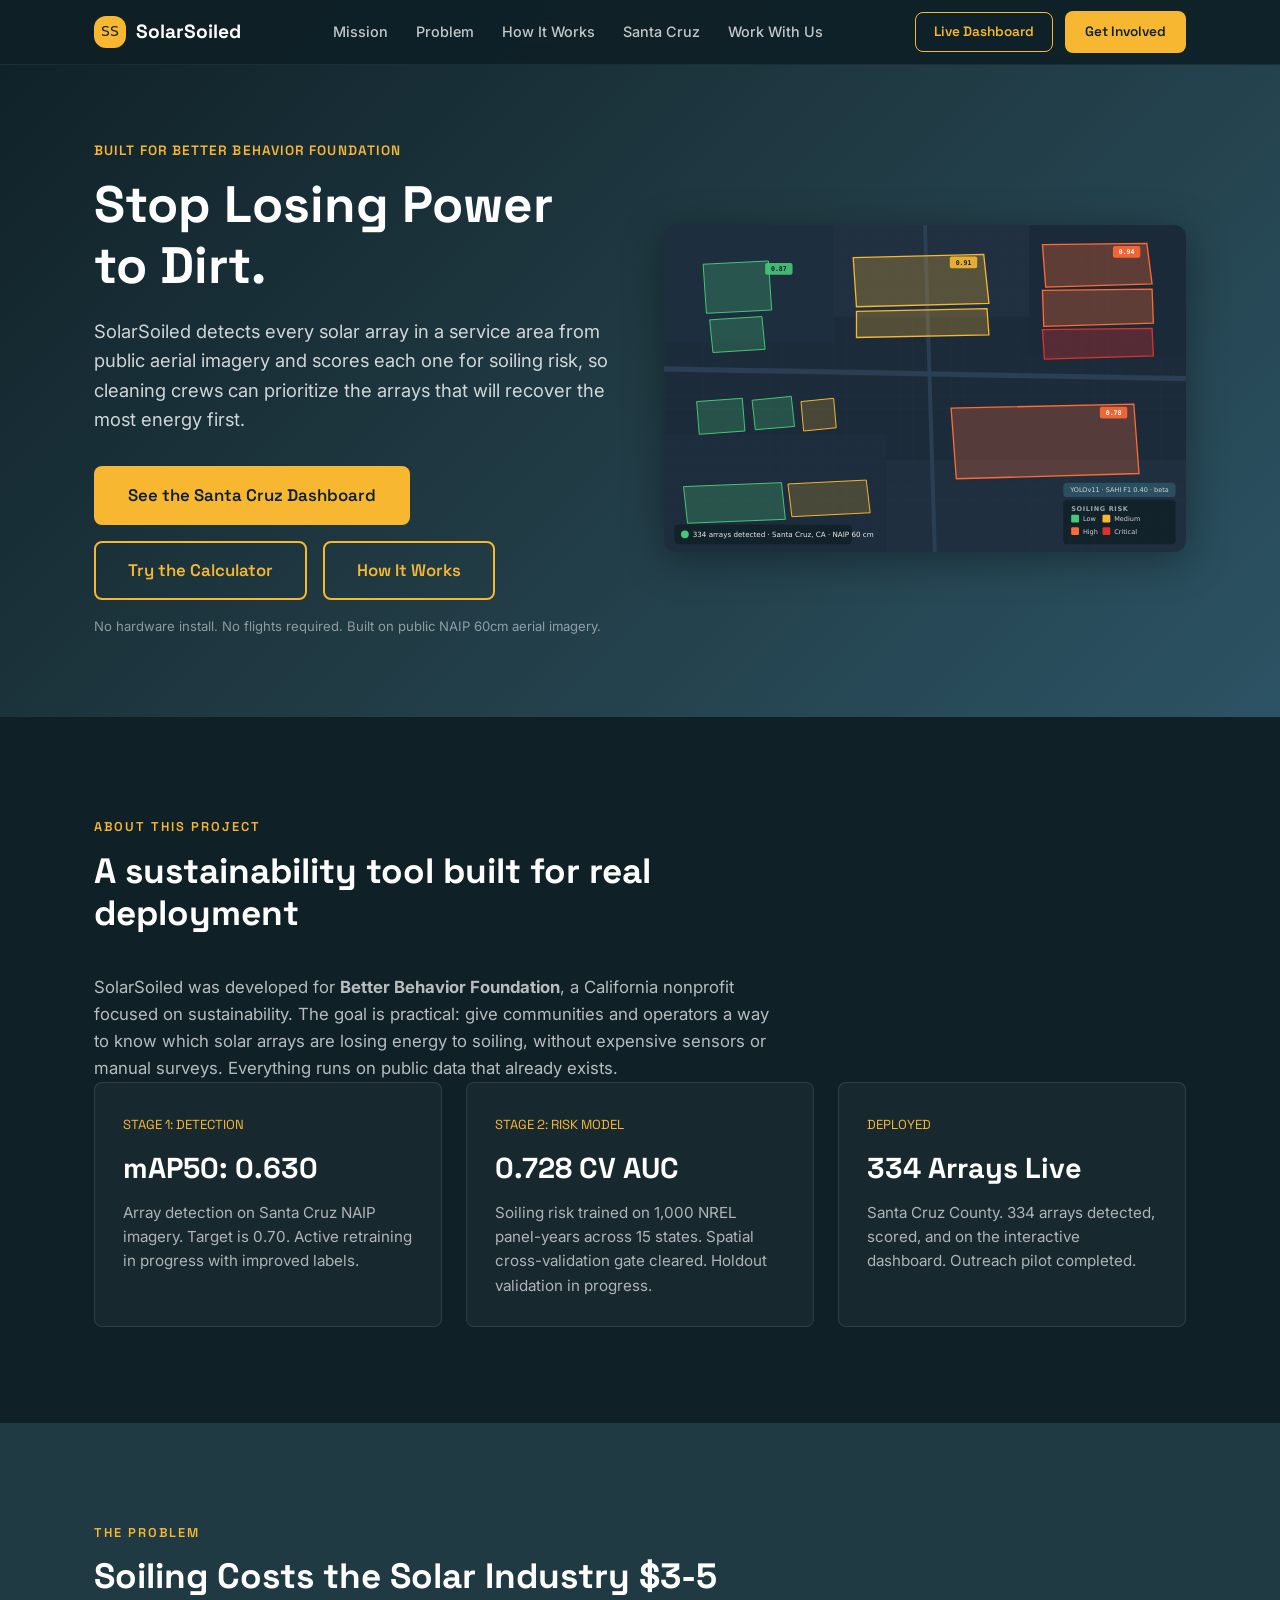
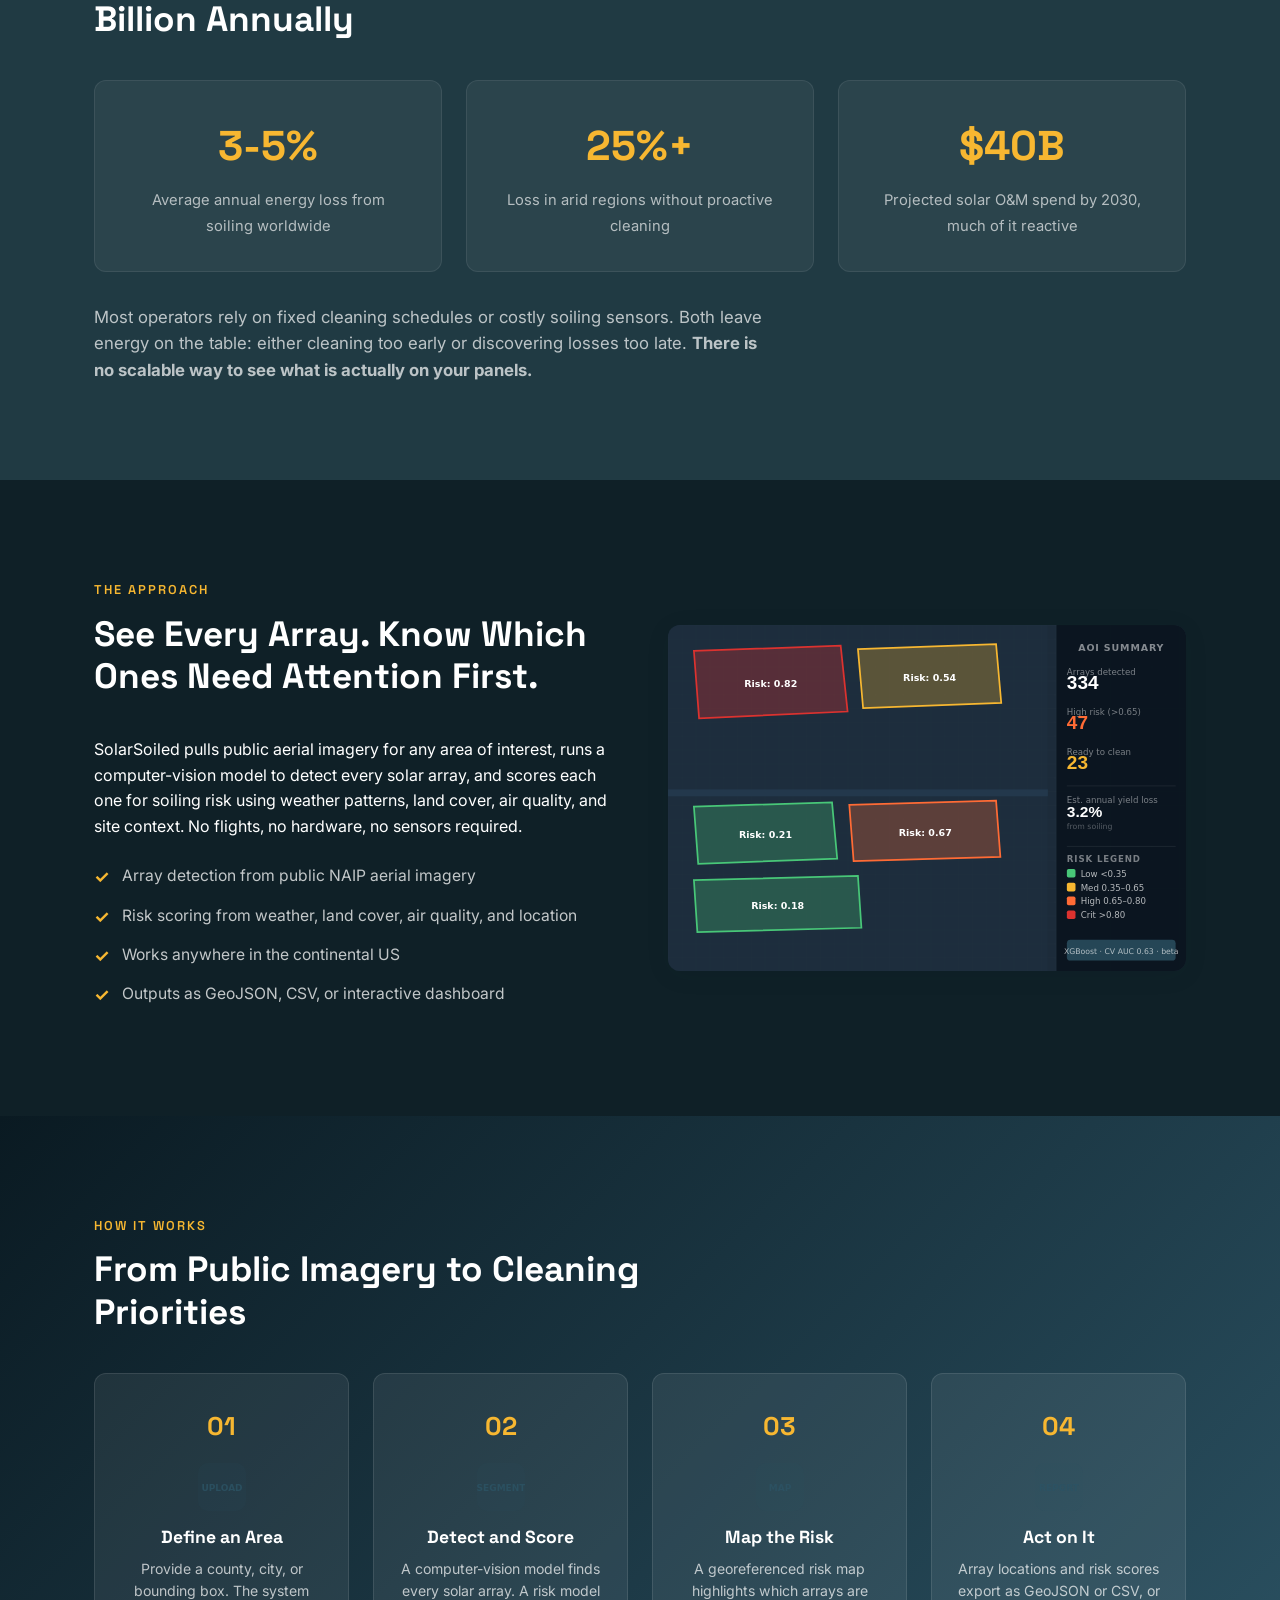
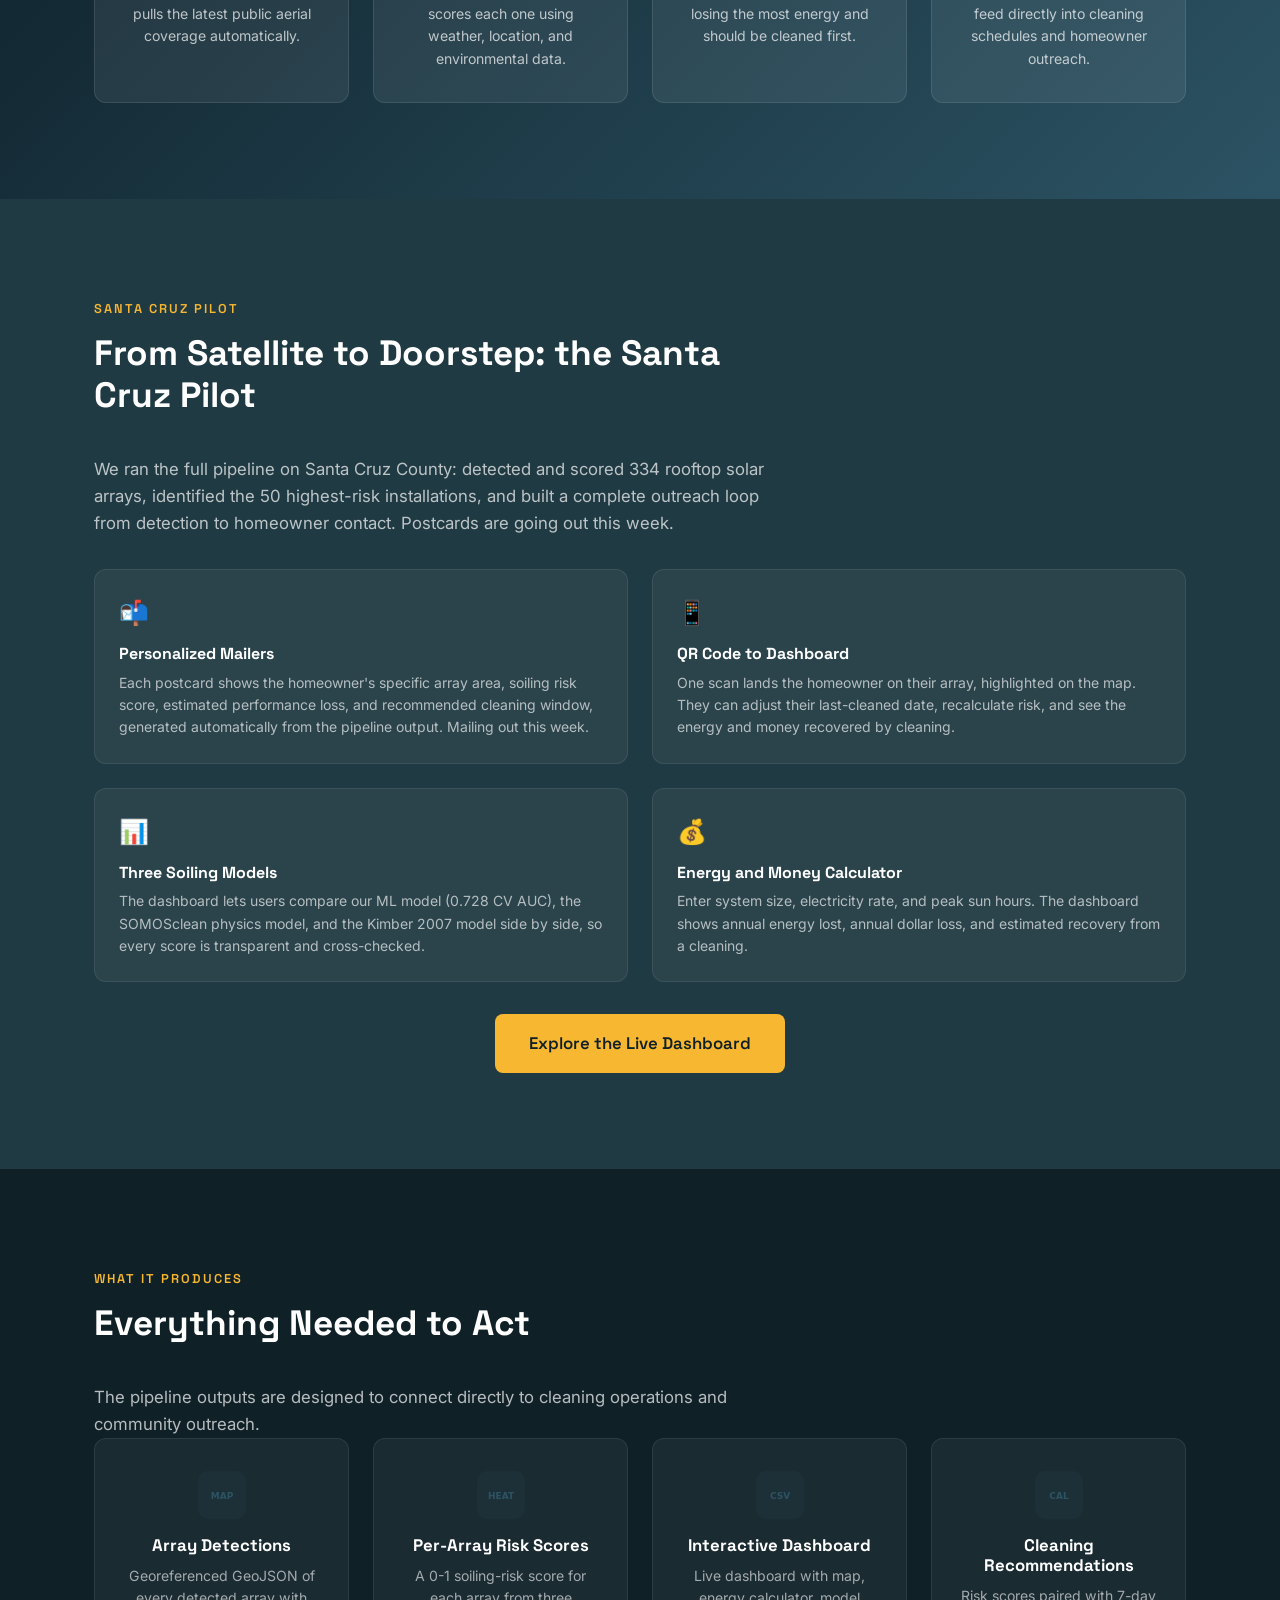
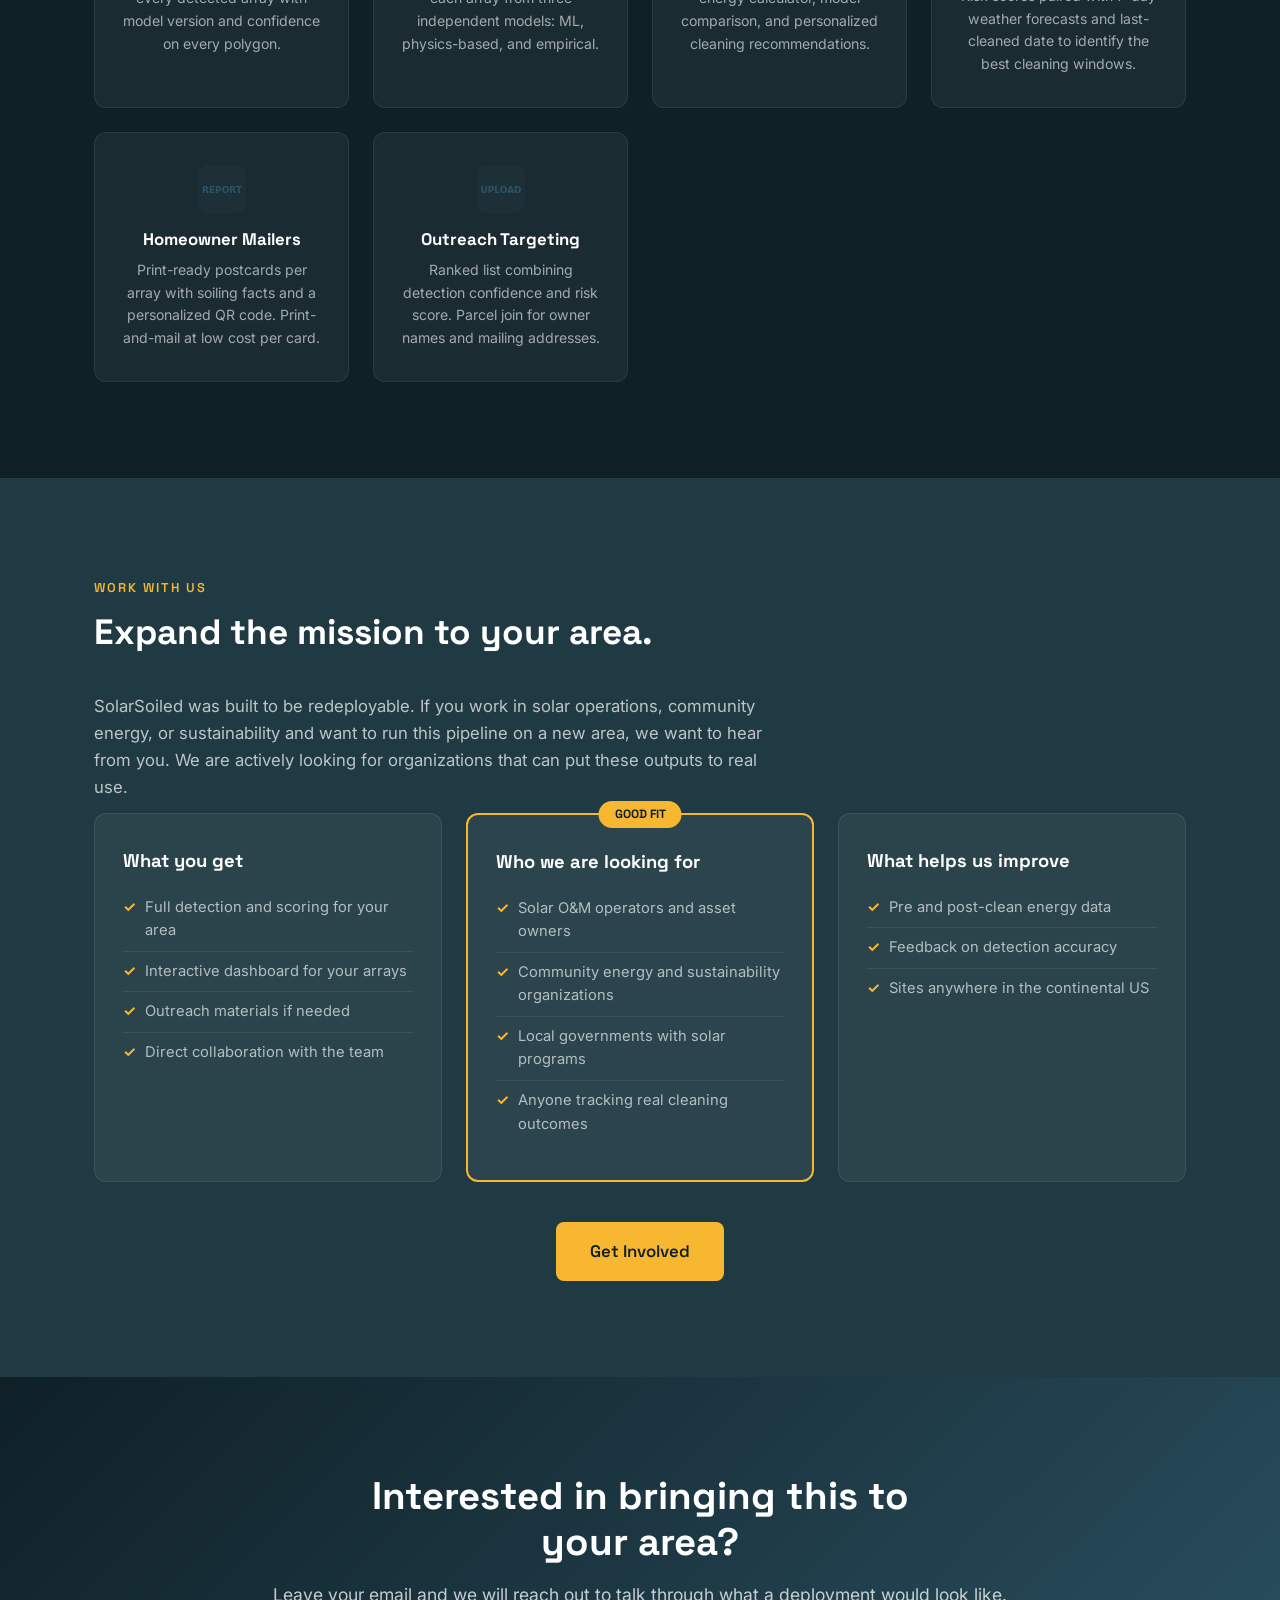
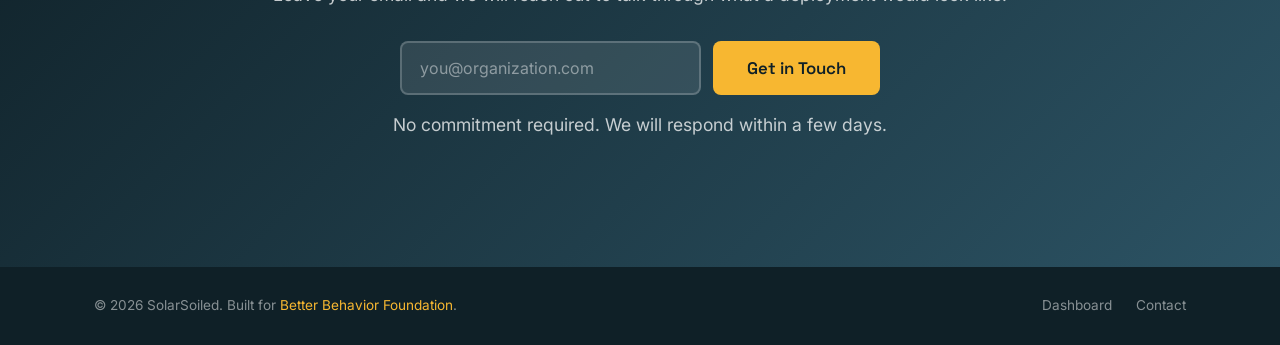
==== commit d24b21ba: "feat(landing): surface the breakeven calculator — hero CTA + dashboard impact link Add 'Try the Calc" ====
--- a/solarsoiled-landing/index.html
+++ b/solarsoiled-landing/index.html
@@ -48,6 +48,7 @@
         </p>
         <div class="hero-actions">
           <a href="dashboard.html" class="btn btn-lg">See the Santa Cruz Dashboard</a>
+          <a href="breakeven.html" class="btn btn-lg btn-outline">Try the Calculator</a>
           <a href="#how-it-works" class="btn btn-lg btn-outline">How It Works</a>
         </div>
         <p class="hero-note">No hardware install. No flights required. Built on public NAIP 60cm aerial imagery.</p>
